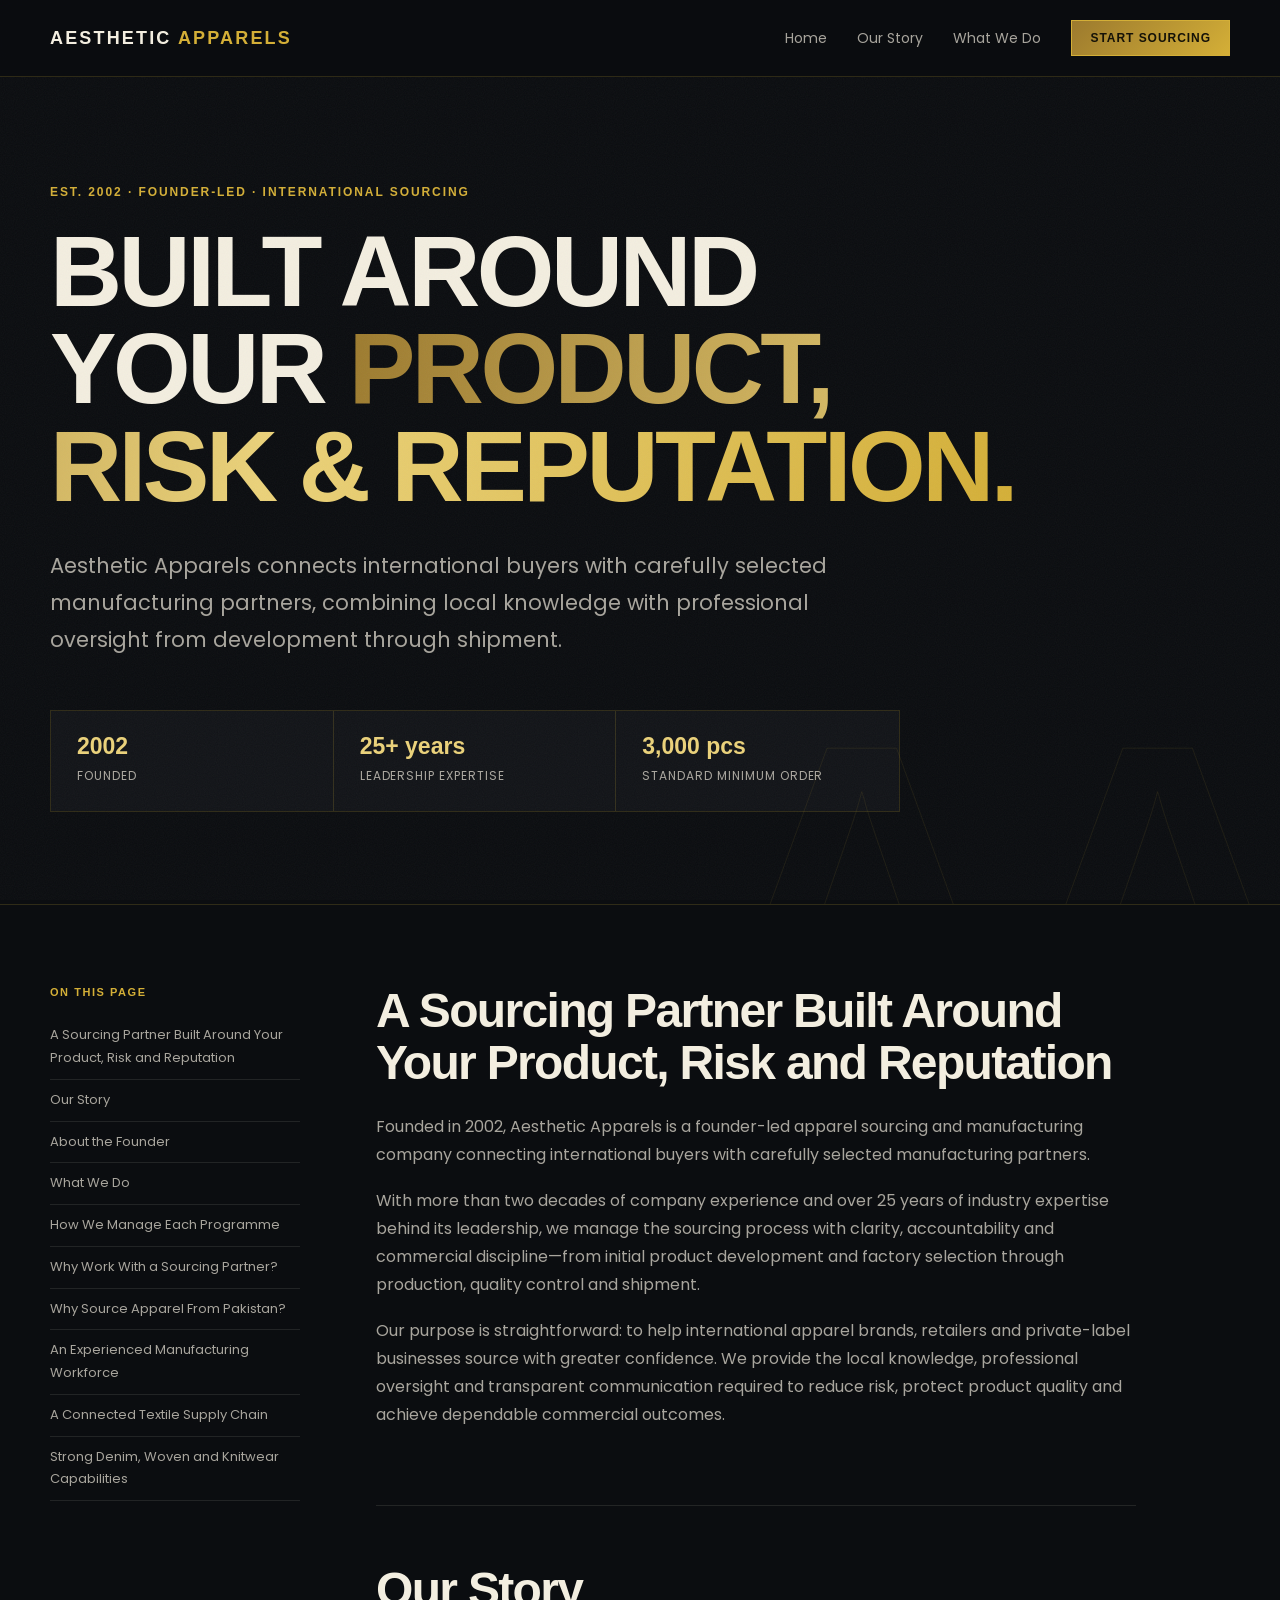
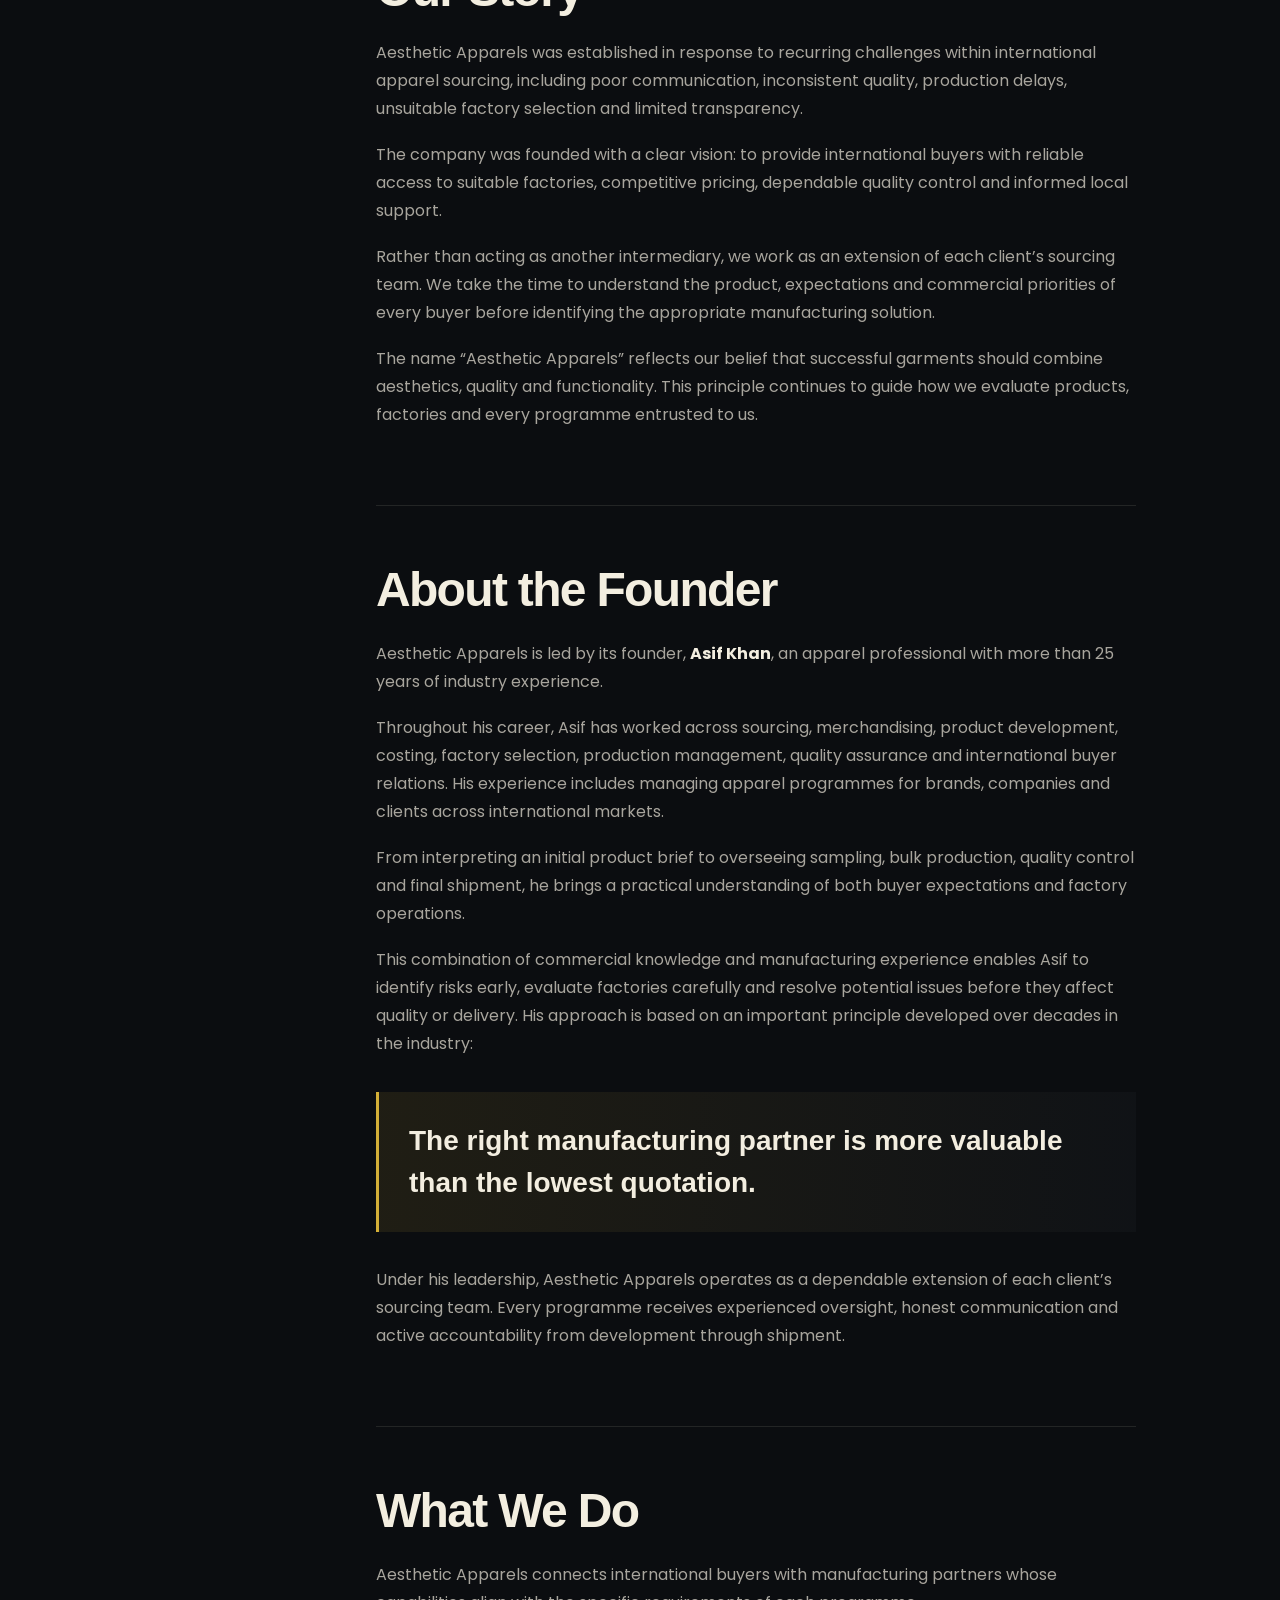
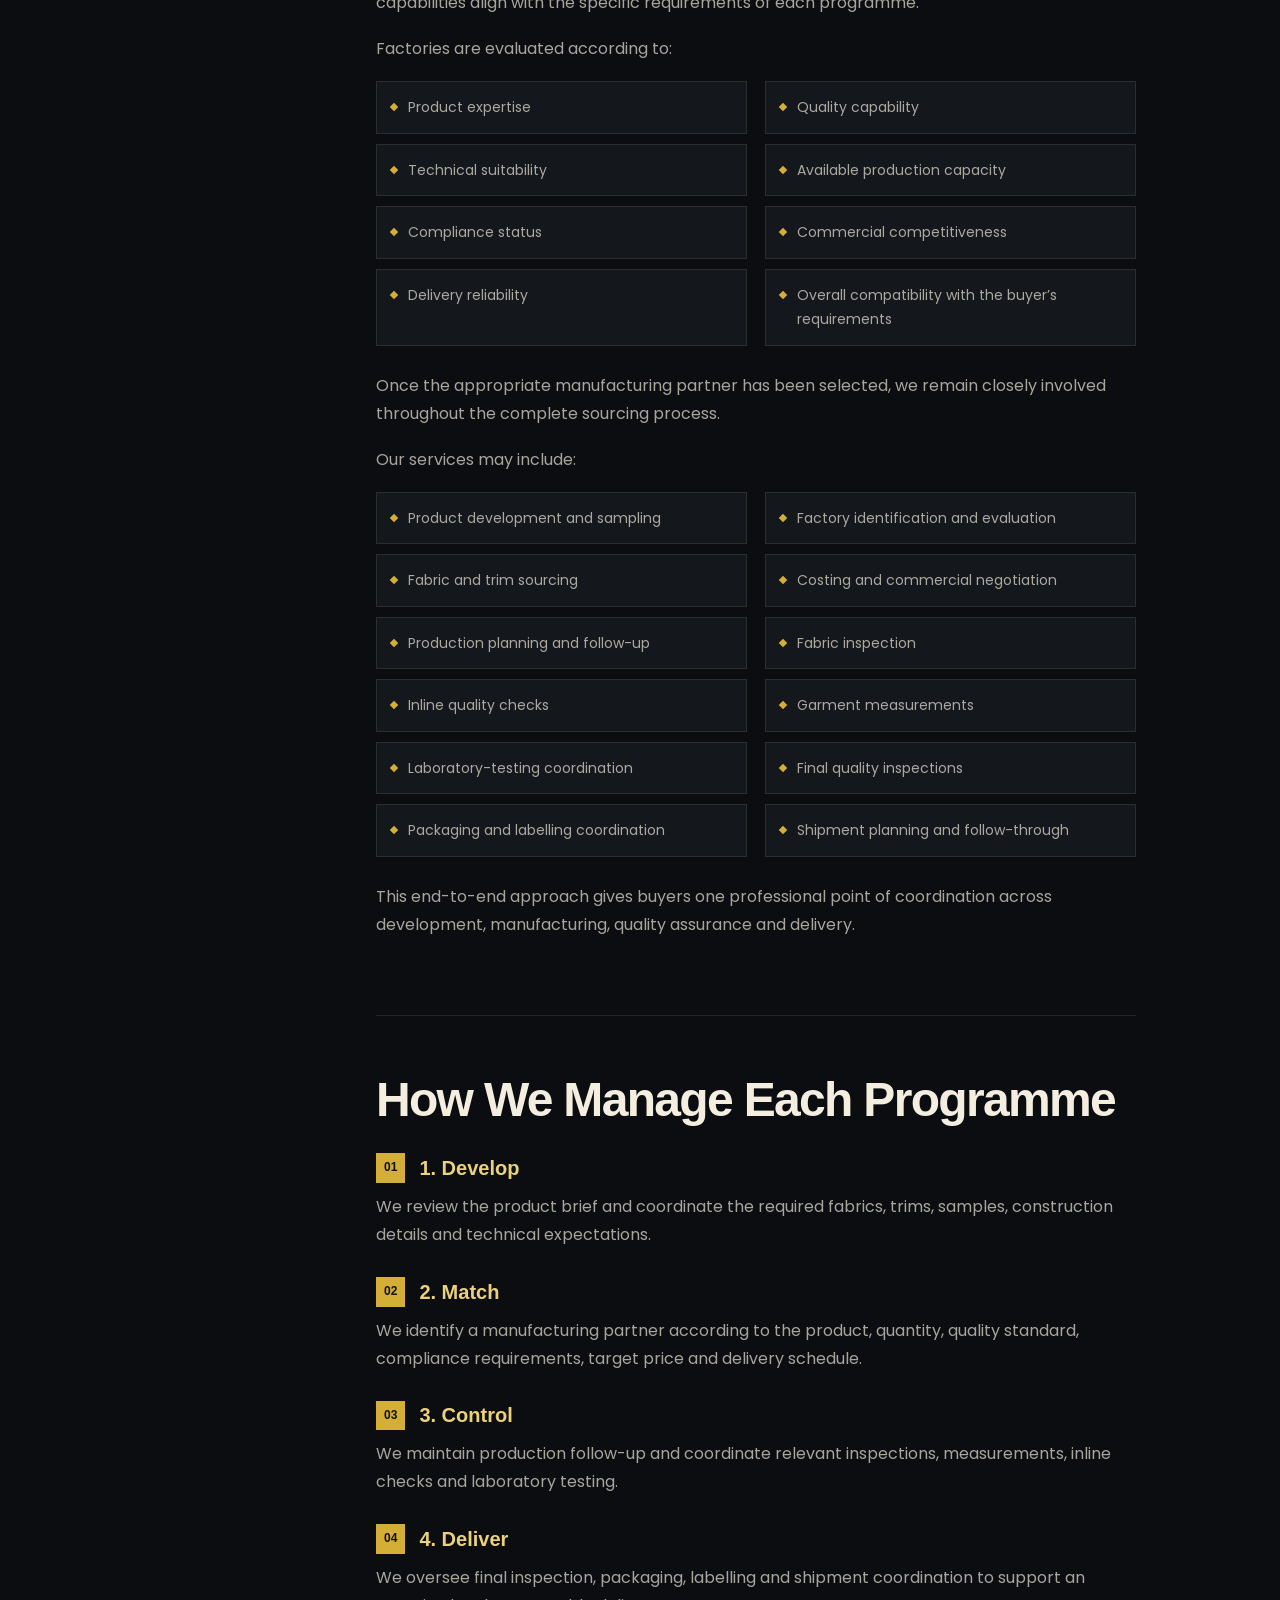
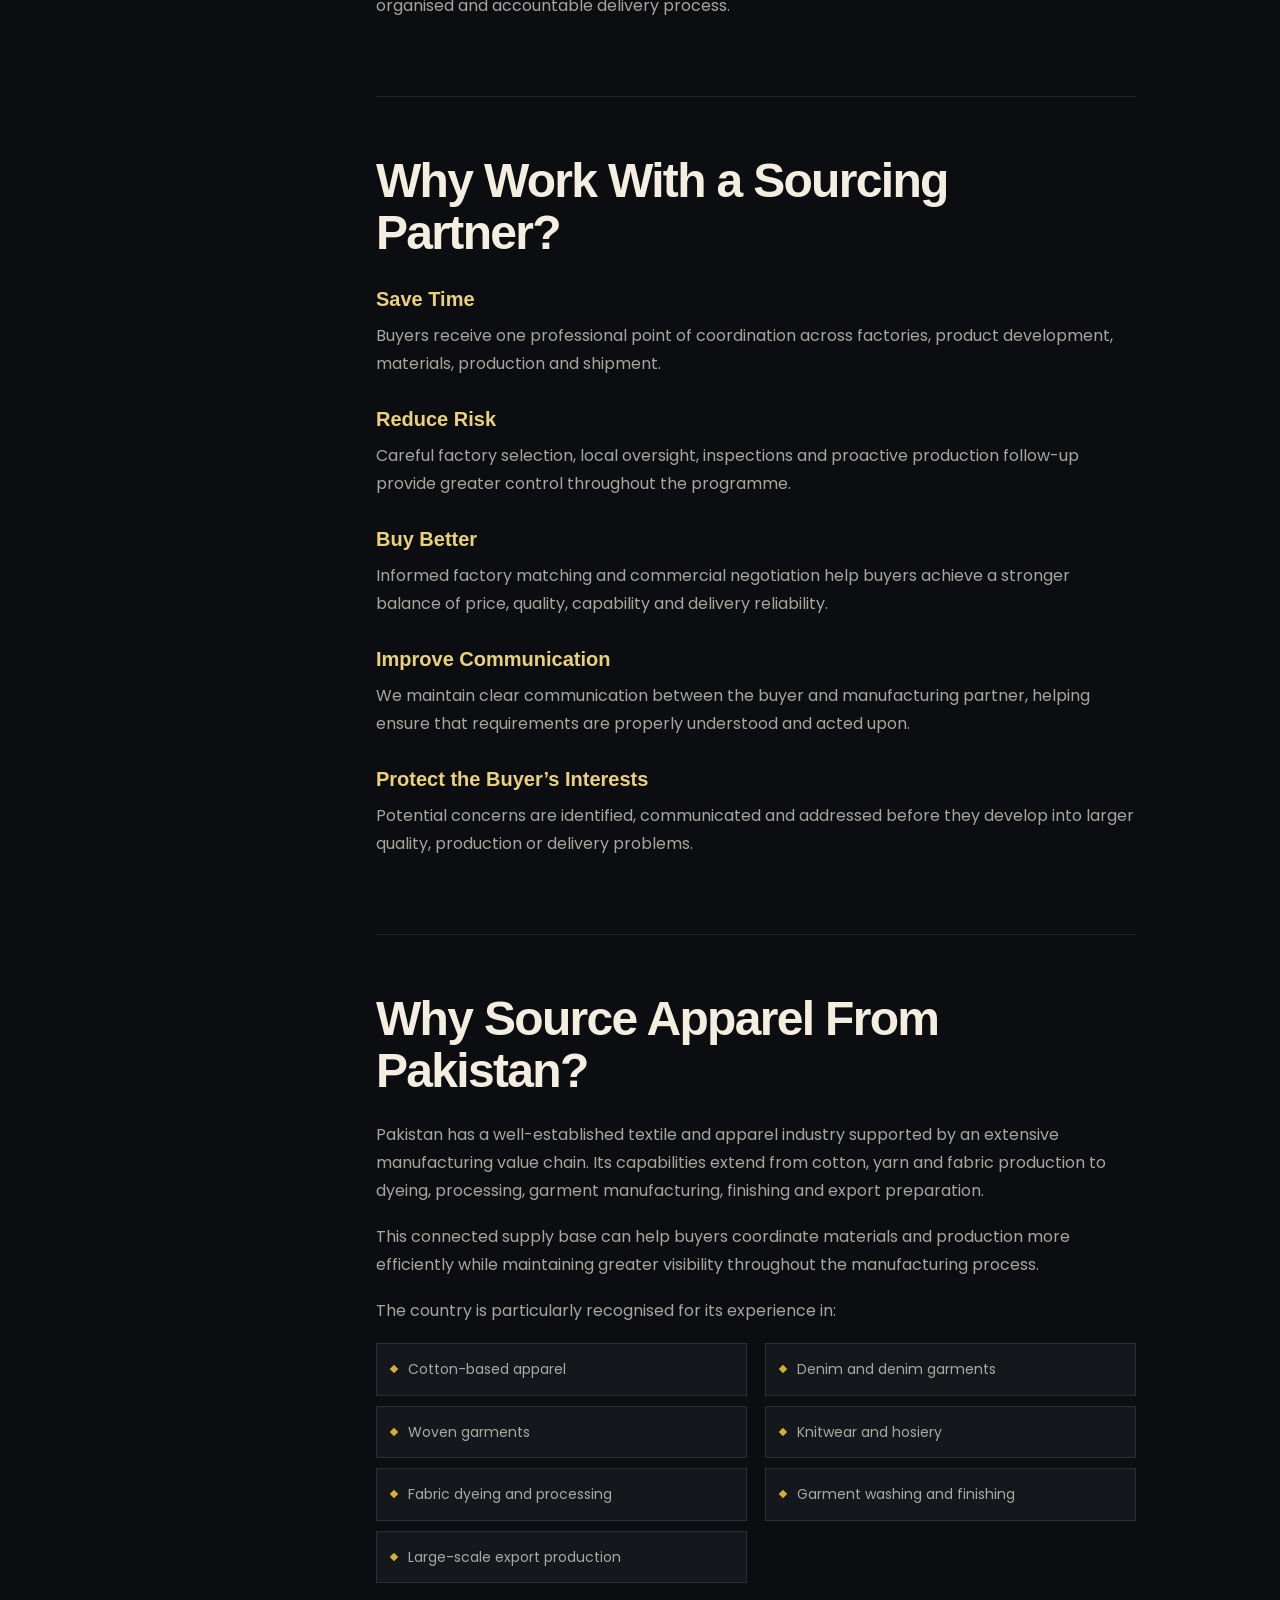
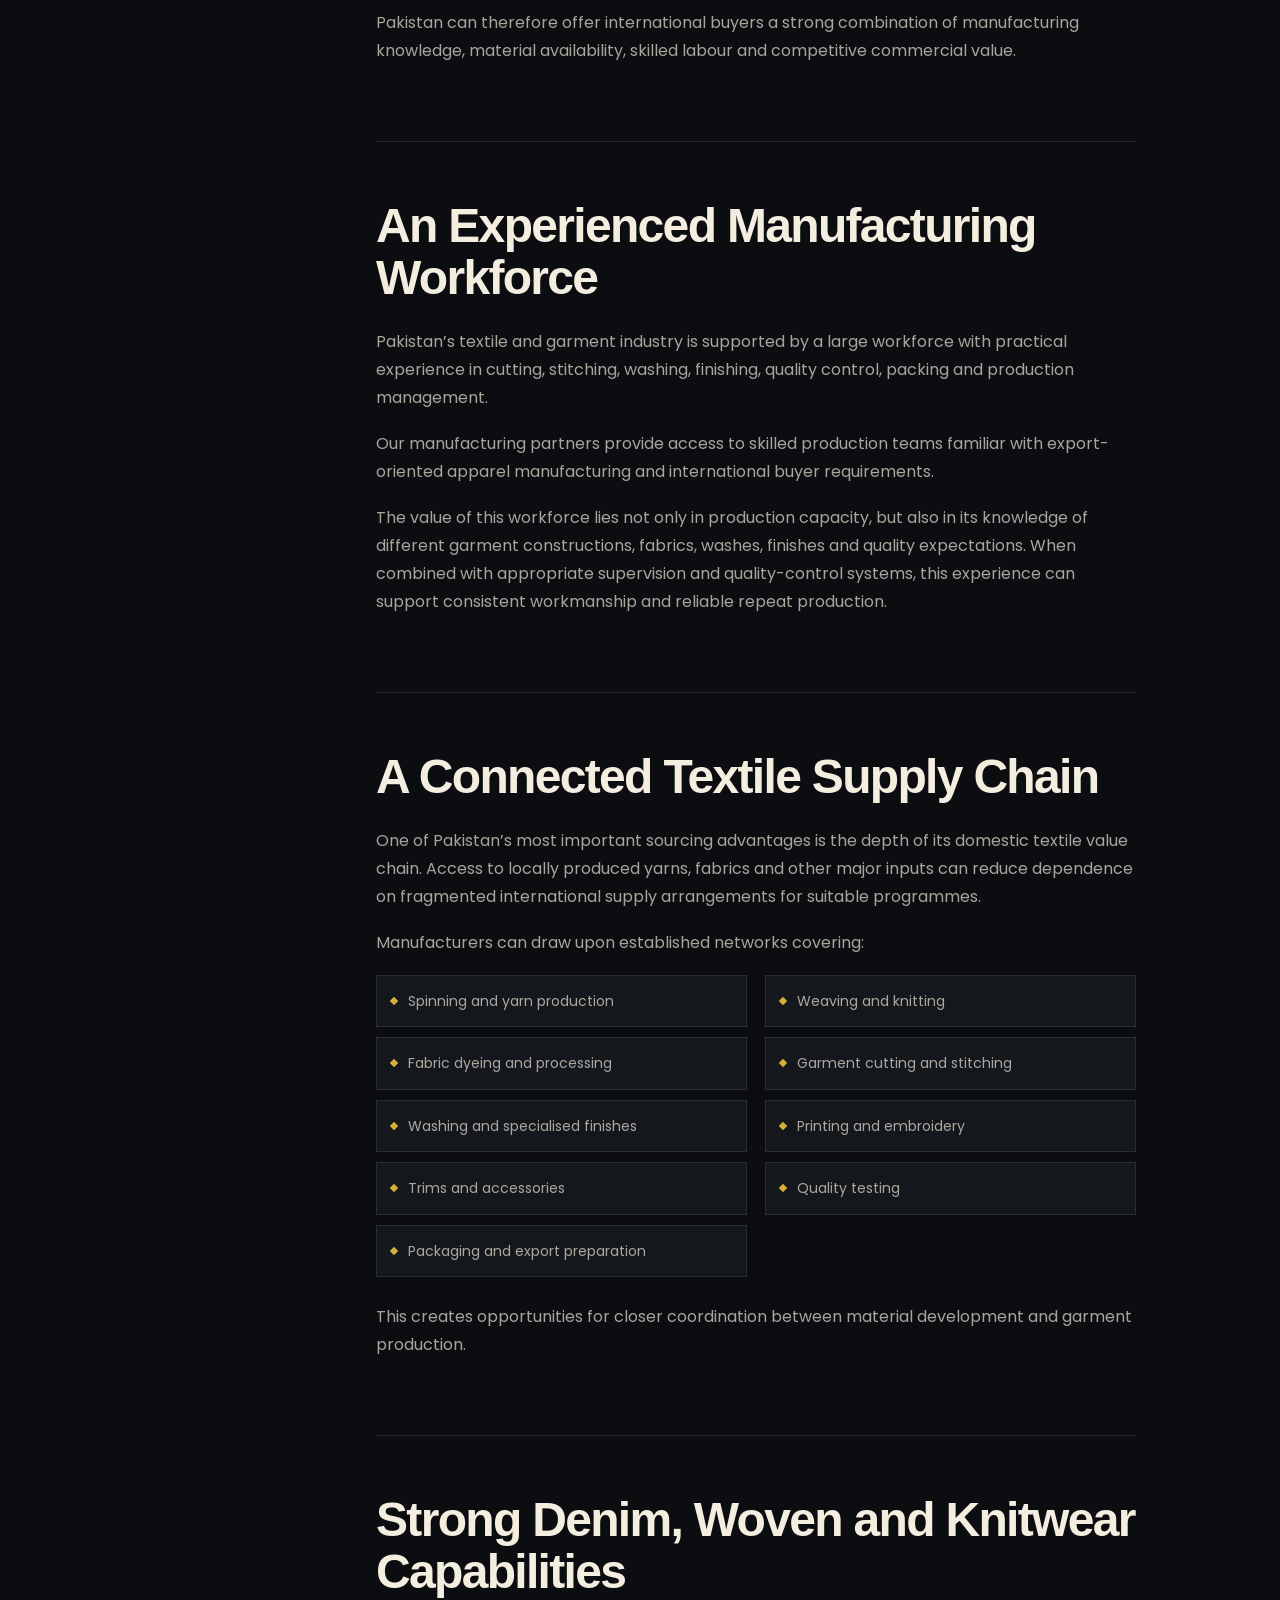
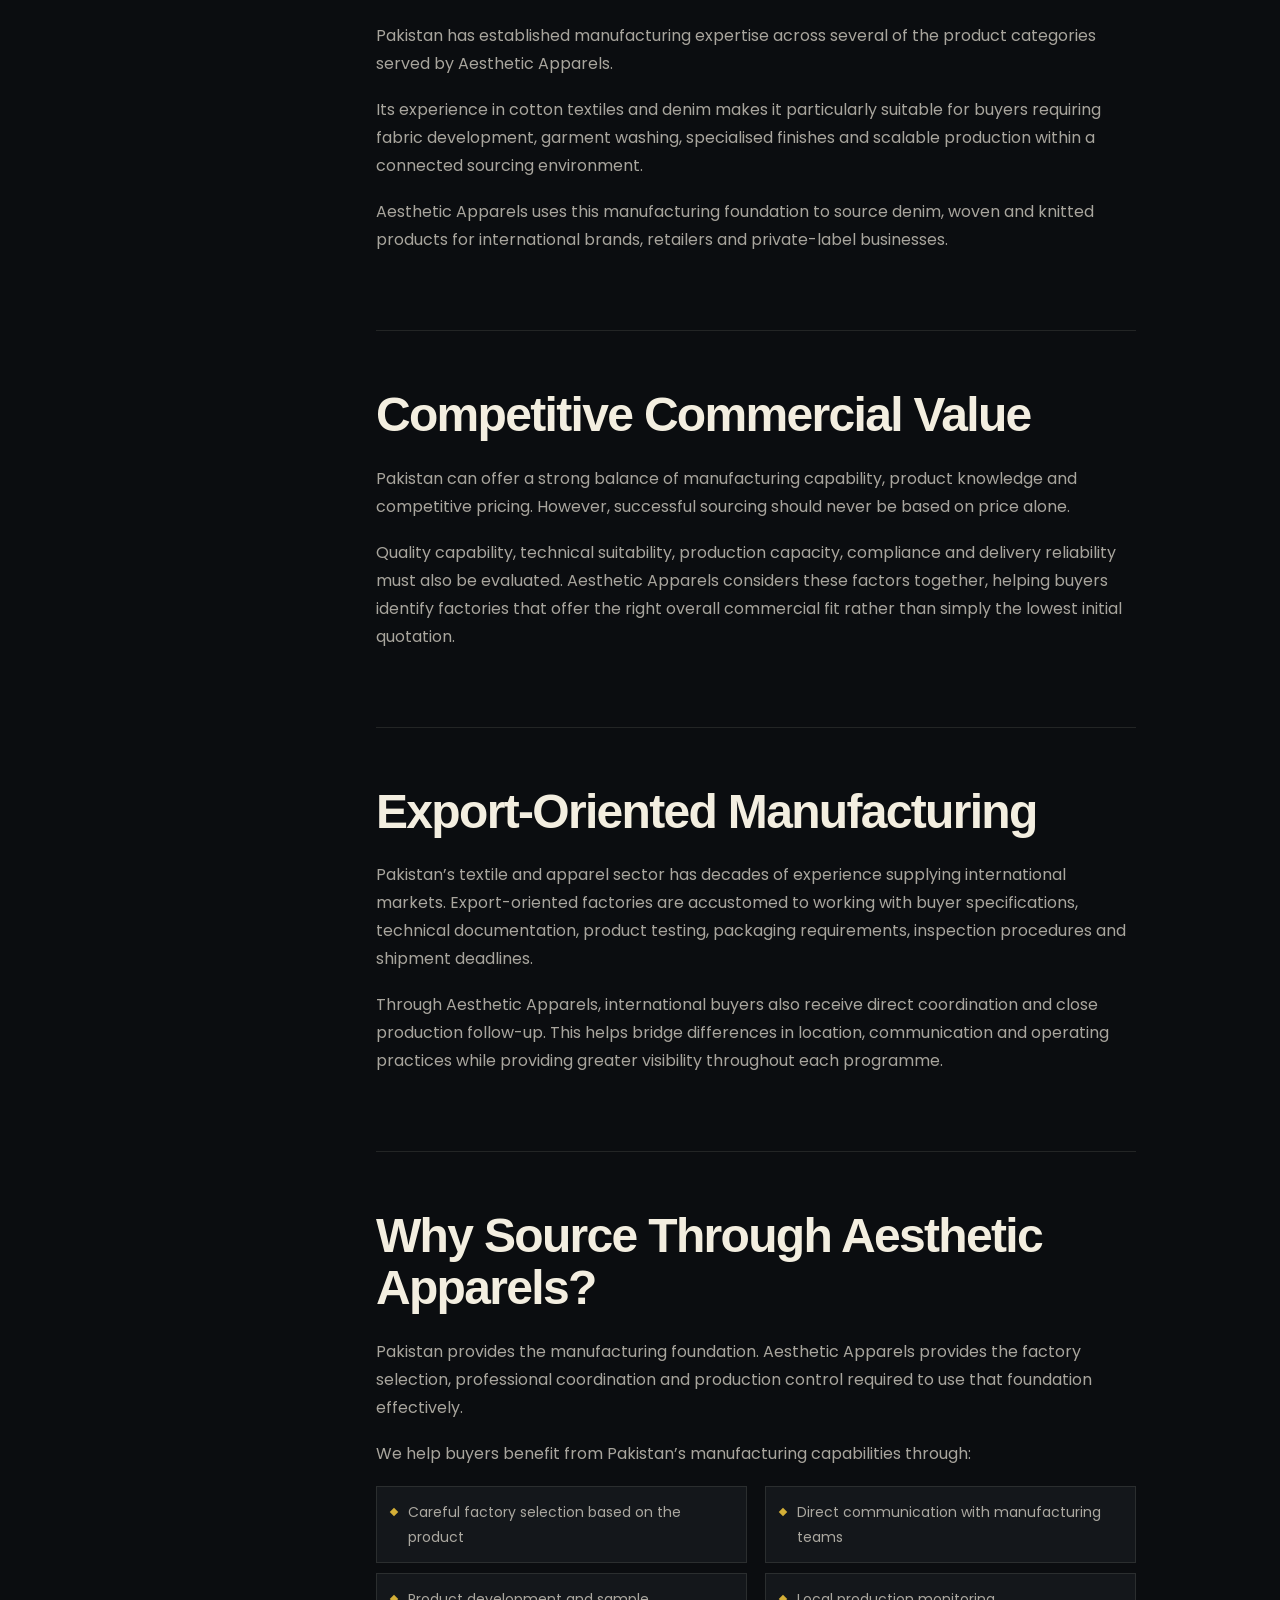
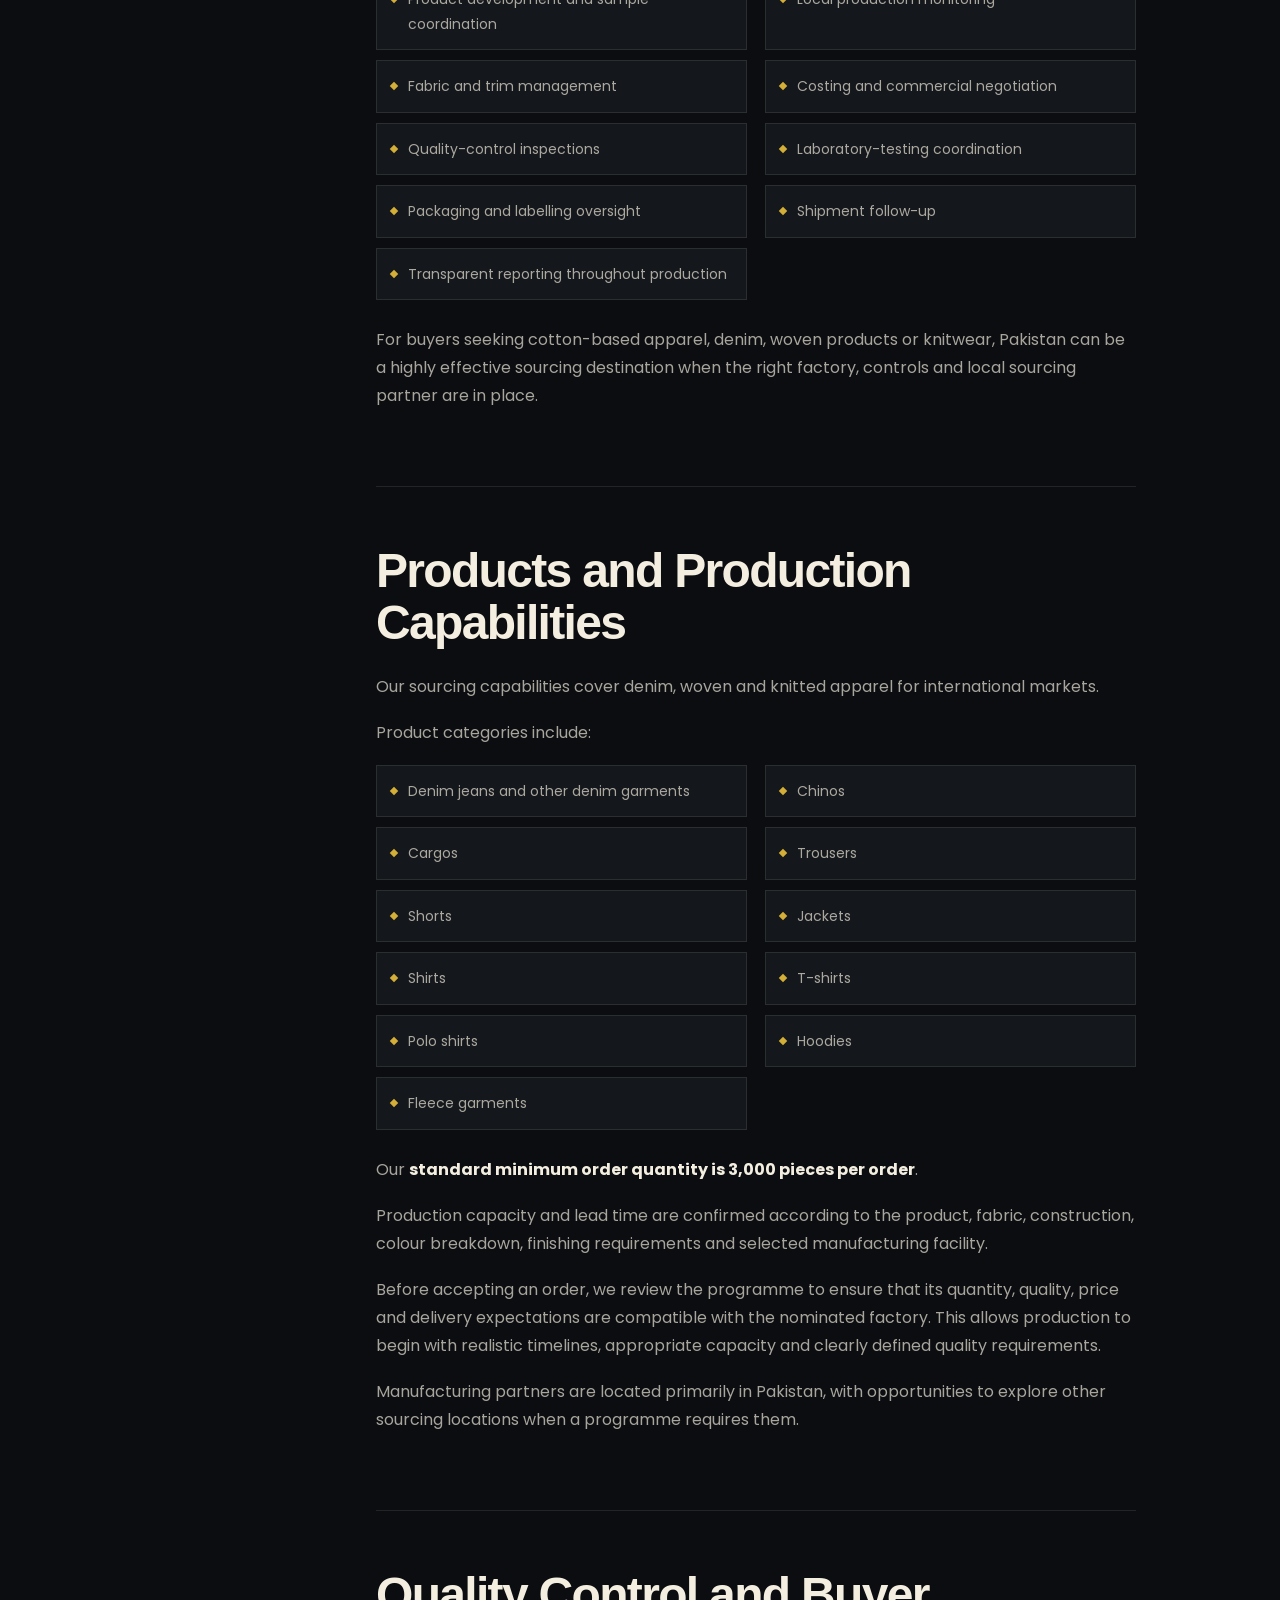
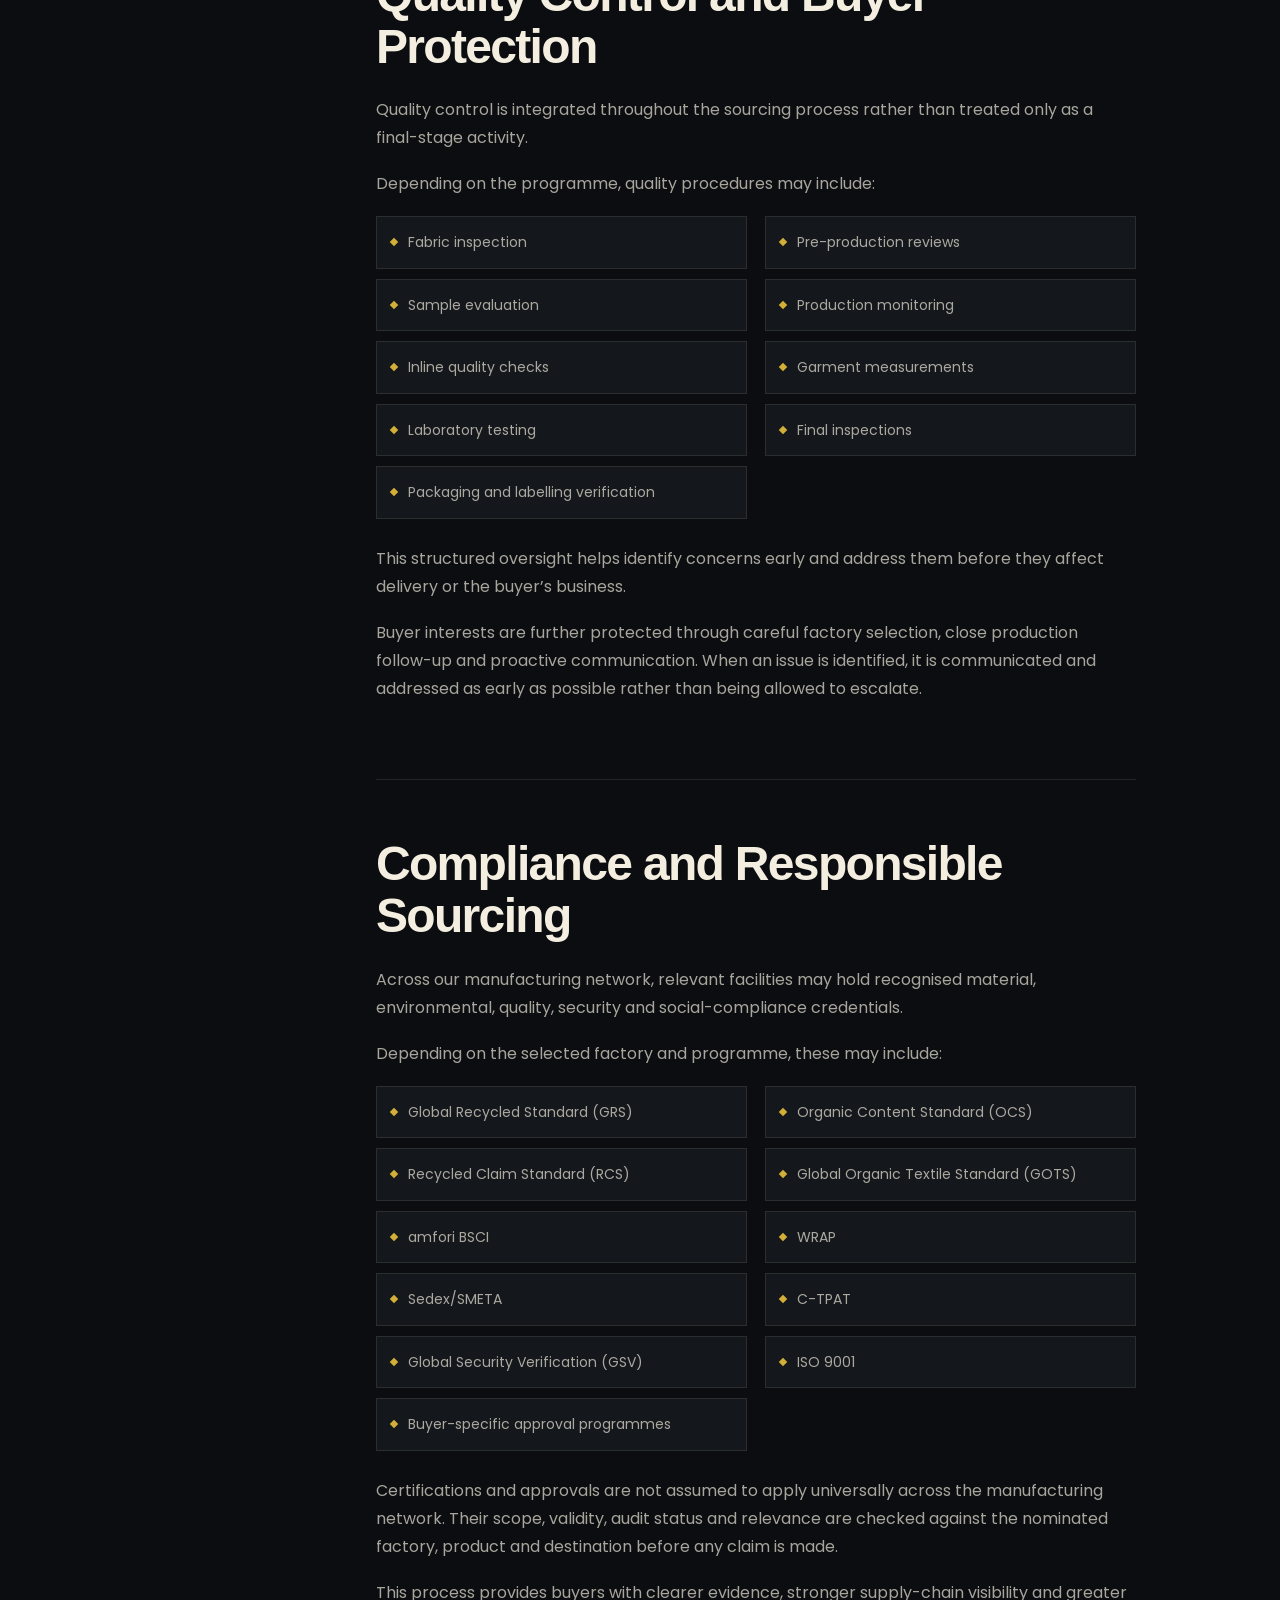
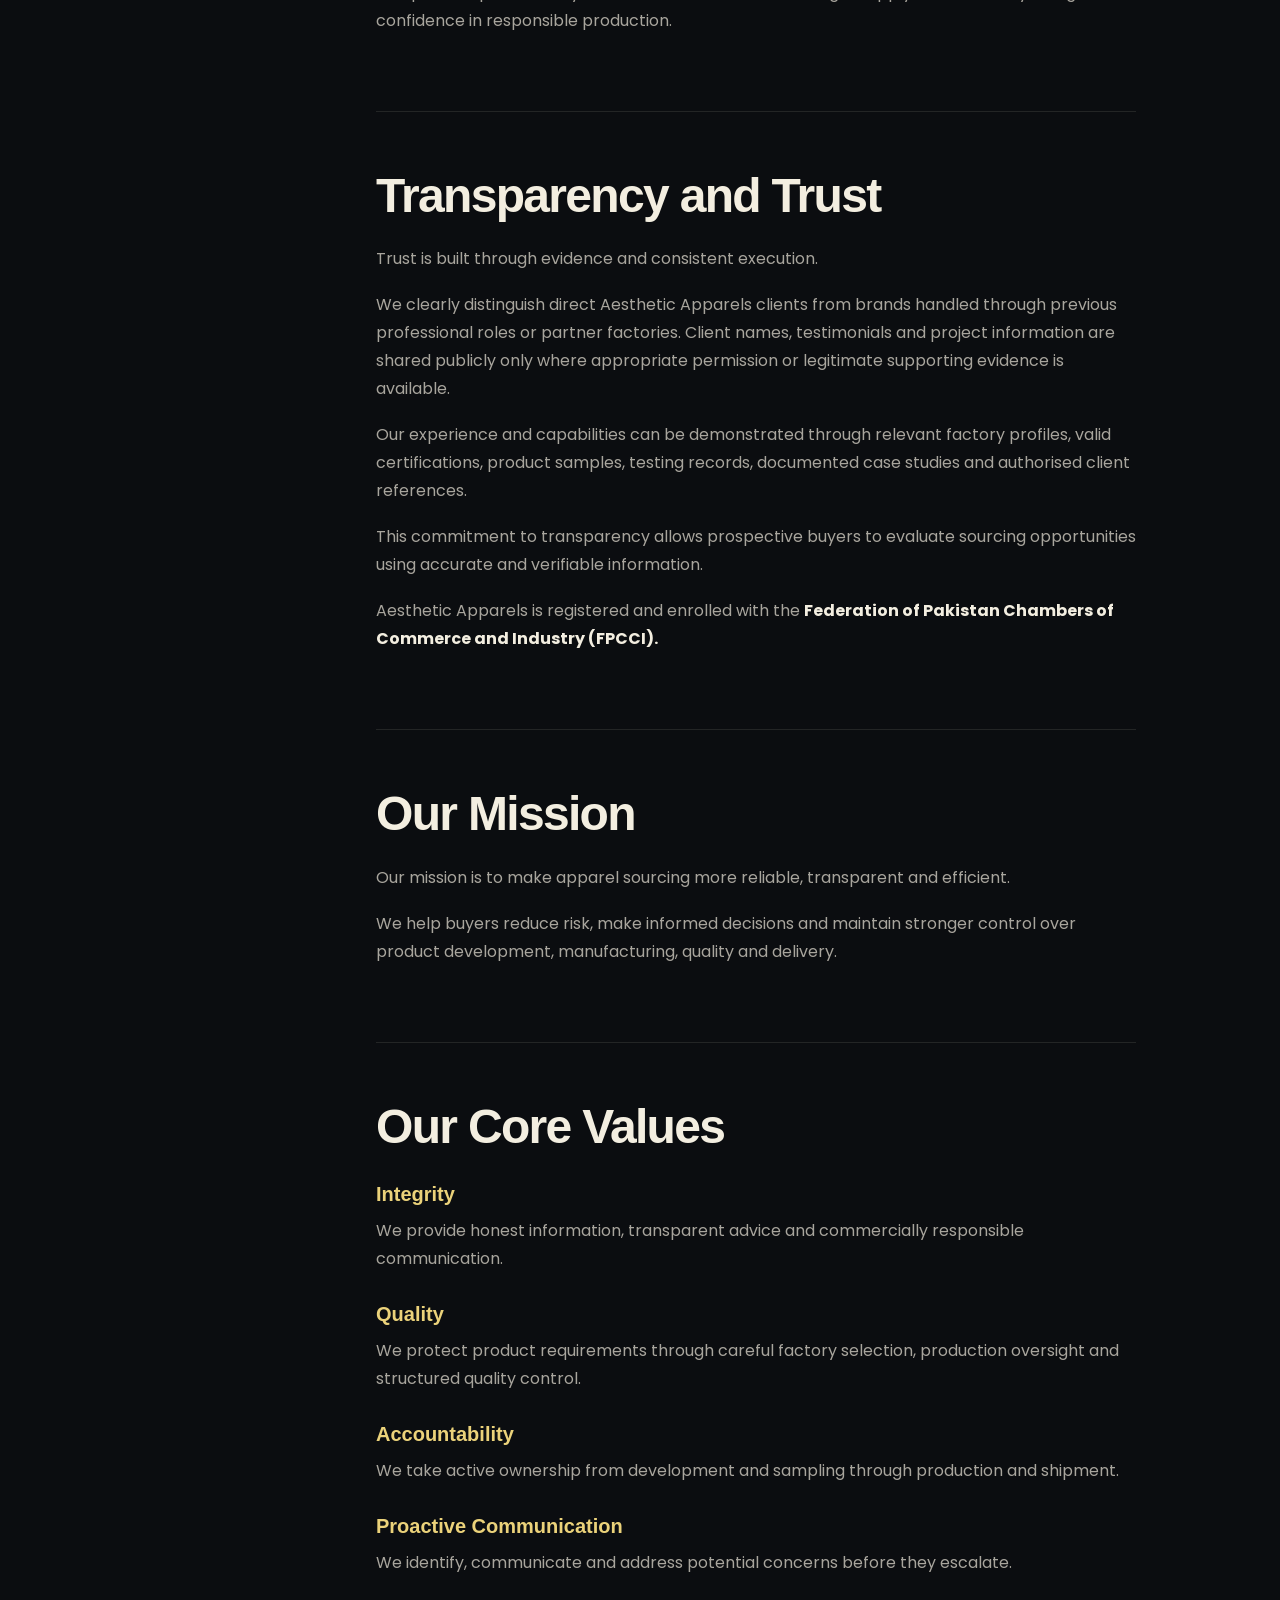
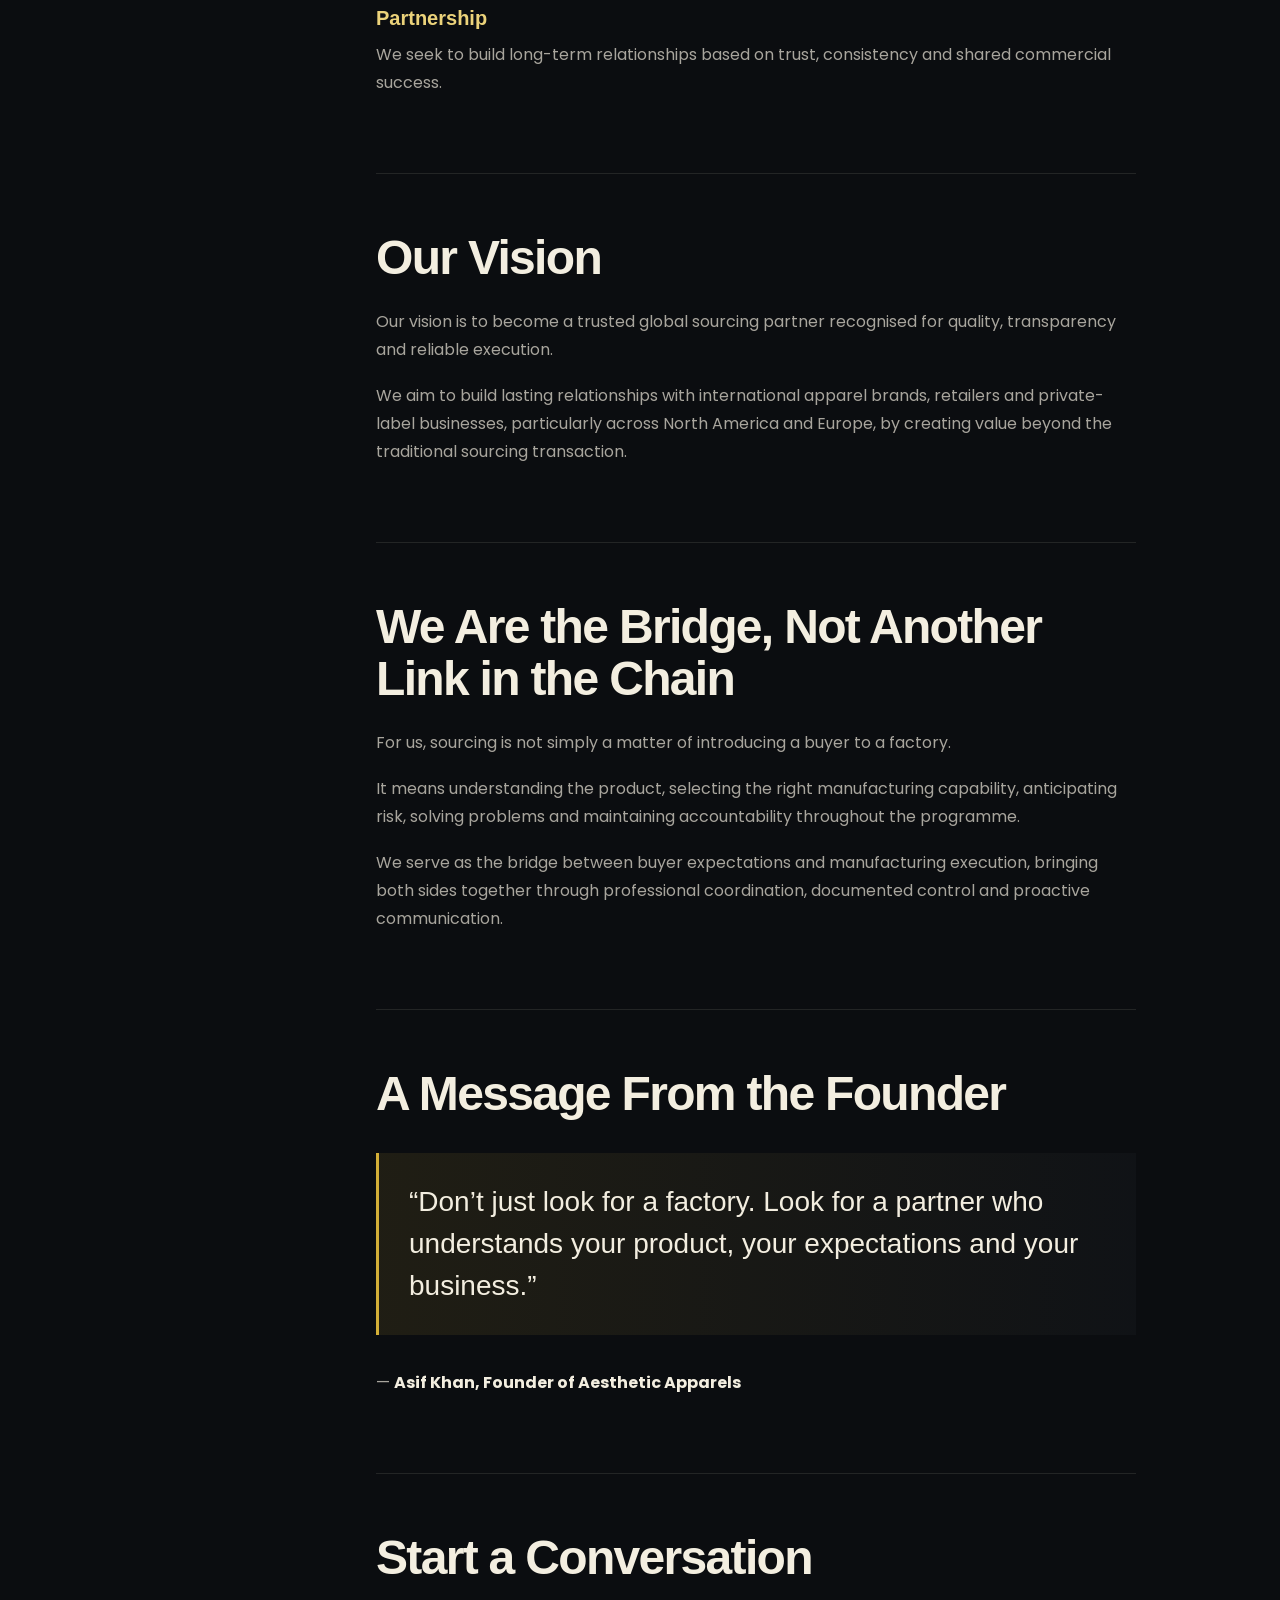
==== about.html @ e632b3a8 "Add About page and downloadable company profile" ====
<!DOCTYPE html>
<html lang="en">
<head>
  <meta charset="UTF-8">
  <meta name="viewport" content="width=device-width, initial-scale=1.0">
  <title>About Aesthetic Apparels — Sourcing Built on Accountability</title>
  <meta name="description" content="Learn about Aesthetic Apparels, our founder, sourcing process, manufacturing network, quality controls, values and vision.">
  <meta name="theme-color" content="#0B0D10">
  <link rel="preconnect" href="https://fonts.googleapis.com">
  <link rel="preconnect" href="https://api.fontshare.com">
  <link href="https://fonts.googleapis.com/css2?family=Poppins:wght@400;500;600&display=swap" rel="stylesheet">
  <link href="https://api.fontshare.com/v2/css?f[]=general-sans@400,500,600,700&display=swap" rel="stylesheet">
  <style>
    :root{--bg:#0b0d10;--panel:#14171b;--panel2:#191d22;--gold:#d4af37;--gold-light:#ebd27a;--gold-deep:#9c7a2e;--cream:#f3eee0;--dim:rgba(243,238,224,.68);--line:rgba(212,175,55,.18);--soft:rgba(243,238,224,.1)}
    *{box-sizing:border-box;margin:0;padding:0}html{scroll-behavior:smooth;scroll-padding-top:110px}body{background:var(--bg);color:var(--cream);font-family:'Poppins',sans-serif;line-height:1.75;-webkit-font-smoothing:antialiased}
    body:before{content:"";position:fixed;inset:0;pointer-events:none;opacity:.045;z-index:10;background-image:url("data:image/svg+xml,%3Csvg xmlns='http://www.w3.org/2000/svg' width='120' height='120'%3E%3Cfilter id='n'%3E%3CfeTurbulence type='fractalNoise' baseFrequency='.9' numOctaves='2' stitchTiles='stitch'/%3E%3C/filter%3E%3Crect width='100%25' height='100%25' filter='url(%23n)'/%3E%3C/svg%3E")}
    a{color:inherit}.wrap{width:min(1180px,calc(100% - 48px));margin:auto}.display,h1,h2{font-family:'General Sans',sans-serif;letter-spacing:-.035em}header{position:sticky;top:0;z-index:20;background:rgba(11,13,16,.9);backdrop-filter:blur(12px);border-bottom:1px solid var(--line)}
    .nav{min-height:76px;display:flex;align-items:center;justify-content:space-between;gap:24px}.brand{text-decoration:none;font:600 18px/1 'General Sans',sans-serif;letter-spacing:.12em;text-transform:uppercase}.brand span{color:var(--gold)}.nav-links{display:flex;align-items:center;gap:30px;font-size:14px}.nav-links a{text-decoration:none;color:var(--dim)}.nav-links a:hover{color:var(--cream)}.cta{padding:10px 18px;border:1px solid var(--gold);background:linear-gradient(135deg,var(--gold-deep),var(--gold));color:#151208!important;font:600 12px/1.2 'General Sans',sans-serif;text-transform:uppercase;letter-spacing:.08em}
    .hero{position:relative;overflow:hidden;padding:108px 0 92px;border-bottom:1px solid var(--line)}.hero:after{content:"AA";position:absolute;right:-2vw;bottom:-10vw;font:700 clamp(180px,32vw,500px)/.7 'General Sans',sans-serif;color:transparent;-webkit-text-stroke:1px rgba(212,175,55,.09);pointer-events:none}.eyebrow{color:var(--gold);font:600 12px/1.3 'General Sans',sans-serif;letter-spacing:.16em;text-transform:uppercase;margin-bottom:22px}.hero h1{font-size:clamp(48px,7.8vw,105px);line-height:.98;max-width:1000px;text-transform:uppercase}.gold{background:linear-gradient(100deg,var(--gold-deep),var(--gold-light) 48%,var(--gold));color:transparent;background-clip:text}.intro{max-width:790px;margin-top:32px;font-size:clamp(17px,2vw,21px);color:var(--dim)}.facts{display:grid;grid-template-columns:repeat(3,1fr);margin-top:52px;border:1px solid var(--line);max-width:850px}.fact{padding:22px 26px;background:rgba(20,23,27,.76);border-right:1px solid var(--line)}.fact:last-child{border:0}.fact strong{display:block;font:600 23px/1.2 'General Sans',sans-serif;color:var(--gold-light)}.fact span{font-size:12px;color:var(--dim);text-transform:uppercase;letter-spacing:.08em}
    .layout{display:grid;grid-template-columns:250px minmax(0,760px);gap:76px;align-items:start;padding:80px 0 110px}.toc{position:sticky;top:110px}.toc-label{font:600 11px/1.3 'General Sans',sans-serif;color:var(--gold);letter-spacing:.14em;text-transform:uppercase;margin-bottom:16px}.toc a{display:block;text-decoration:none;color:var(--dim);font-size:13px;padding:9px 0;border-bottom:1px solid var(--soft)}.toc a:hover{color:var(--cream)}article section{padding:0 0 58px;margin-bottom:58px;border-bottom:1px solid var(--soft)}article section:last-child{border-bottom:0}article h2{font-size:clamp(30px,4vw,48px);line-height:1.08;margin-bottom:24px}article h3{font:600 20px/1.3 'General Sans',sans-serif;margin:28px 0 10px;color:var(--gold-light)}article p{color:var(--dim);font-size:16px;margin:0 0 18px}article strong{color:var(--cream)}article ul{display:grid;grid-template-columns:repeat(2,minmax(0,1fr));gap:10px 18px;list-style:none;margin:18px 0 26px}article li{position:relative;padding:13px 14px 13px 31px;background:var(--panel);border:1px solid var(--soft);font-size:14px;color:var(--dim)}article li:before{content:"";position:absolute;left:14px;top:22px;width:6px;height:6px;background:var(--gold);transform:rotate(45deg)}
    blockquote{margin:34px 0;padding:28px 30px;border-left:3px solid var(--gold);background:linear-gradient(90deg,rgba(212,175,55,.1),rgba(20,23,27,.55));font:500 clamp(20px,3vw,28px)/1.5 'General Sans',sans-serif}blockquote p{font:inherit;color:var(--cream);margin:0}.steps{counter-reset:step}.steps h3{display:flex;gap:14px;align-items:center}.steps h3:before{counter-increment:step;content:"0" counter(step);font-size:12px;color:#12100a;background:var(--gold);padding:7px 8px}.final-cta{padding:70px 0;background:var(--panel);border-top:1px solid var(--line);text-align:center}.final-cta h2{font-size:clamp(34px,5vw,64px);line-height:1.05;max-width:850px;margin:0 auto 22px}.final-cta p{color:var(--dim);max-width:720px;margin:0 auto 30px}.actions{display:flex;justify-content:center;gap:12px;flex-wrap:wrap}.button{padding:14px 22px;text-decoration:none;font:600 12px/1.2 'General Sans',sans-serif;text-transform:uppercase;letter-spacing:.08em;border:1px solid var(--gold);background:var(--gold);color:#151208}.button.secondary{background:transparent;color:var(--cream);border-color:var(--soft)}footer{background:#000;border-top:1px solid var(--line);padding:30px 0;color:rgba(243,238,224,.45);font-size:12px}.footer-inner{display:flex;justify-content:space-between;gap:20px}
    .loading{padding:100px 0;color:var(--dim)}
    @media(max-width:850px){.nav-links a:not(.cta){display:none}.layout{grid-template-columns:1fr;padding-top:50px}.toc{display:none}.facts{grid-template-columns:1fr}.fact{border-right:0;border-bottom:1px solid var(--line)}article ul{grid-template-columns:1fr}.hero{padding:76px 0 68px}}
    @media(max-width:520px){.wrap{width:min(100% - 30px,1180px)}.brand{font-size:14px}.nav{min-height:68px}.hero h1{font-size:42px}.footer-inner{display:block}.footer-inner span{display:block;margin-top:6px}}
    @media(prefers-reduced-motion:reduce){html{scroll-behavior:auto}}
  </style>
</head>
<body>
  <header><div class="wrap nav"><a class="brand" href="index.html">Aesthetic <span>Apparels</span></a><nav class="nav-links" aria-label="Primary"><a href="index.html">Home</a><a href="#our-story">Our Story</a><a href="#what-we-do">What We Do</a><a href="index.html#contact" class="cta">Start Sourcing</a></nav></div></header>
  <main>
    <section class="hero"><div class="wrap"><div class="eyebrow">Est. 2002 · Founder-led · International sourcing</div><h1>Built around your <span class="gold">product, risk &amp; reputation.</span></h1><p class="intro">Aesthetic Apparels connects international buyers with carefully selected manufacturing partners, combining local knowledge with professional oversight from development through shipment.</p><div class="facts"><div class="fact"><strong>2002</strong><span>Founded</span></div><div class="fact"><strong>25+ years</strong><span>Leadership expertise</span></div><div class="fact"><strong>3,000 pcs</strong><span>Standard minimum order</span></div></div></div></section>
    <div class="wrap layout"><aside class="toc" aria-label="About page sections"><div class="toc-label">On this page</div><div id="toc-links"></div></aside><article id="about-content"><p class="loading">Loading our story…</p></article></div>
    <section class="final-cta"><div class="wrap"><div class="eyebrow">Start a conversation</div><h2>Ready to source with greater confidence?</h2><p>Whether you are developing a new collection, expanding your supplier base or seeking stronger oversight of an existing programme, we are ready to support your requirements.</p><div class="actions"><a class="button" href="index.html#contact">Discuss Your Requirements</a><a class="button secondary" href="Aesthetic_Apparels_Company_Profile.pdf" download="Aesthetic_Apparels_Company_Profile.pdf">Download Our Company Profile</a></div></div></section>
  </main>
  <footer><div class="wrap footer-inner"><span>© 2026 Aesthetic Apparels. All rights reserved.</span><span>We are the bridge, not another link in the chain.</span></div></footer>
  <script>
    const slug=s=>s.toLowerCase().replace(/&amp;|&/g,'and').replace(/[^a-z0-9]+/g,'-').replace(/^-|-$/g,'');
    const inline=s=>s.replace(/&/g,'&amp;').replace(/</g,'&lt;').replace(/>/g,'&gt;').replace(/\[Download Our Company Profile\]\(Aesthetic_Apparels_Company_Profile\.pdf\)/g,'<a href="Aesthetic_Apparels_Company_Profile.pdf" download="Aesthetic_Apparels_Company_Profile.pdf">Download Our Company Profile</a>').replace(/\*\*(.+?)\*\*/g,'<strong>$1</strong>').replace(/“([^”]+)”/g,'“$1”');
    function renderMarkdown(md){const lines=md.replace(/\r/g,'').split('\n');let html='',para=[],inList=false,inSection=false;const flush=()=>{if(para.length){html+='<p>'+inline(para.join(' '))+'</p>';para=[]}};for(const raw of lines){const line=raw.trim();if(!line){flush();if(inList){html+='</ul>';inList=false}continue}if(line.startsWith('# '))continue;if(line.startsWith('## ')){flush();if(inList){html+='</ul>';inList=false}if(inSection)html+='</section>';const t=line.slice(3);html+=`<section id="${slug(t)}"><h2>${inline(t)}</h2>`;inSection=true;continue}if(line.startsWith('### ')){flush();if(inList){html+='</ul>';inList=false}html+=`<h3>${inline(line.slice(4))}</h3>`;continue}if(line.startsWith('- ')){flush();if(!inList){html+='<ul>';inList=true}html+='<li>'+inline(line.slice(2))+'</li>';continue}if(line.startsWith('“')||line.startsWith('**The right')){flush();html+='<blockquote><p>'+inline(line)+'</p></blockquote>';continue}para.push(line)}flush();if(inList)html+='</ul>';if(inSection)html+='</section>';return html}
    fetch('about-content.txt').then(r=>{if(!r.ok)throw Error();return r.text()}).then(md=>{const article=document.getElementById('about-content');article.innerHTML=renderMarkdown(md);const sections=[...article.querySelectorAll('section')];sections.forEach((s,i)=>{if(i&&s.previousElementSibling?.tagName==='SECTION'&&!s.previousElementSibling.innerHTML.trim())s.previousElementSibling.remove()});document.querySelectorAll('h2').forEach(h=>{if(h.textContent==='How We Manage Each Programme')h.parentElement.classList.add('steps')});document.getElementById('toc-links').innerHTML=[...article.querySelectorAll('section')].filter((_,i)=>i<10).map(s=>`<a href="#${s.id}">${s.querySelector('h2')?.textContent||''}</a>`).join('')}).catch(()=>{document.getElementById('about-content').innerHTML='<section><h2>About Aesthetic Apparels</h2><p>Our full company profile could not be loaded. Please return to the home page or contact us directly.</p></section>'});
  </script>
</body>
</html>
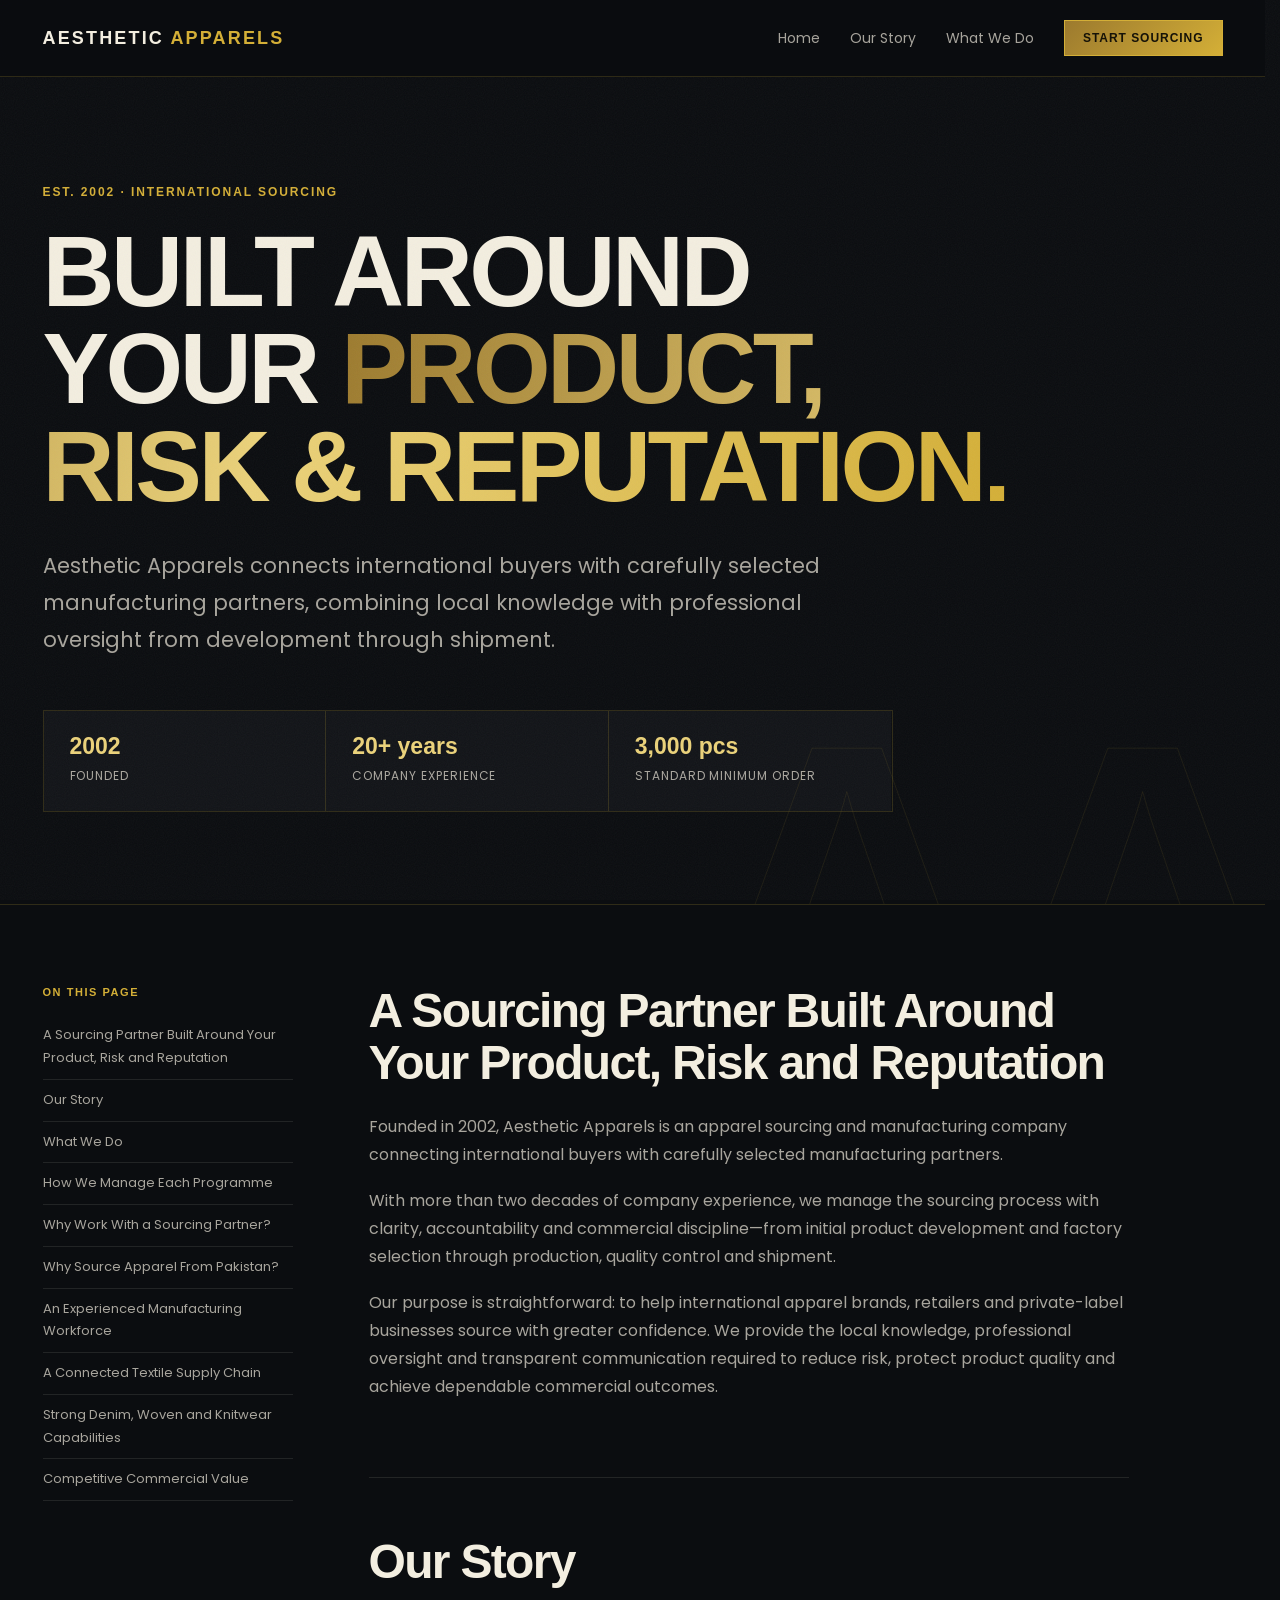
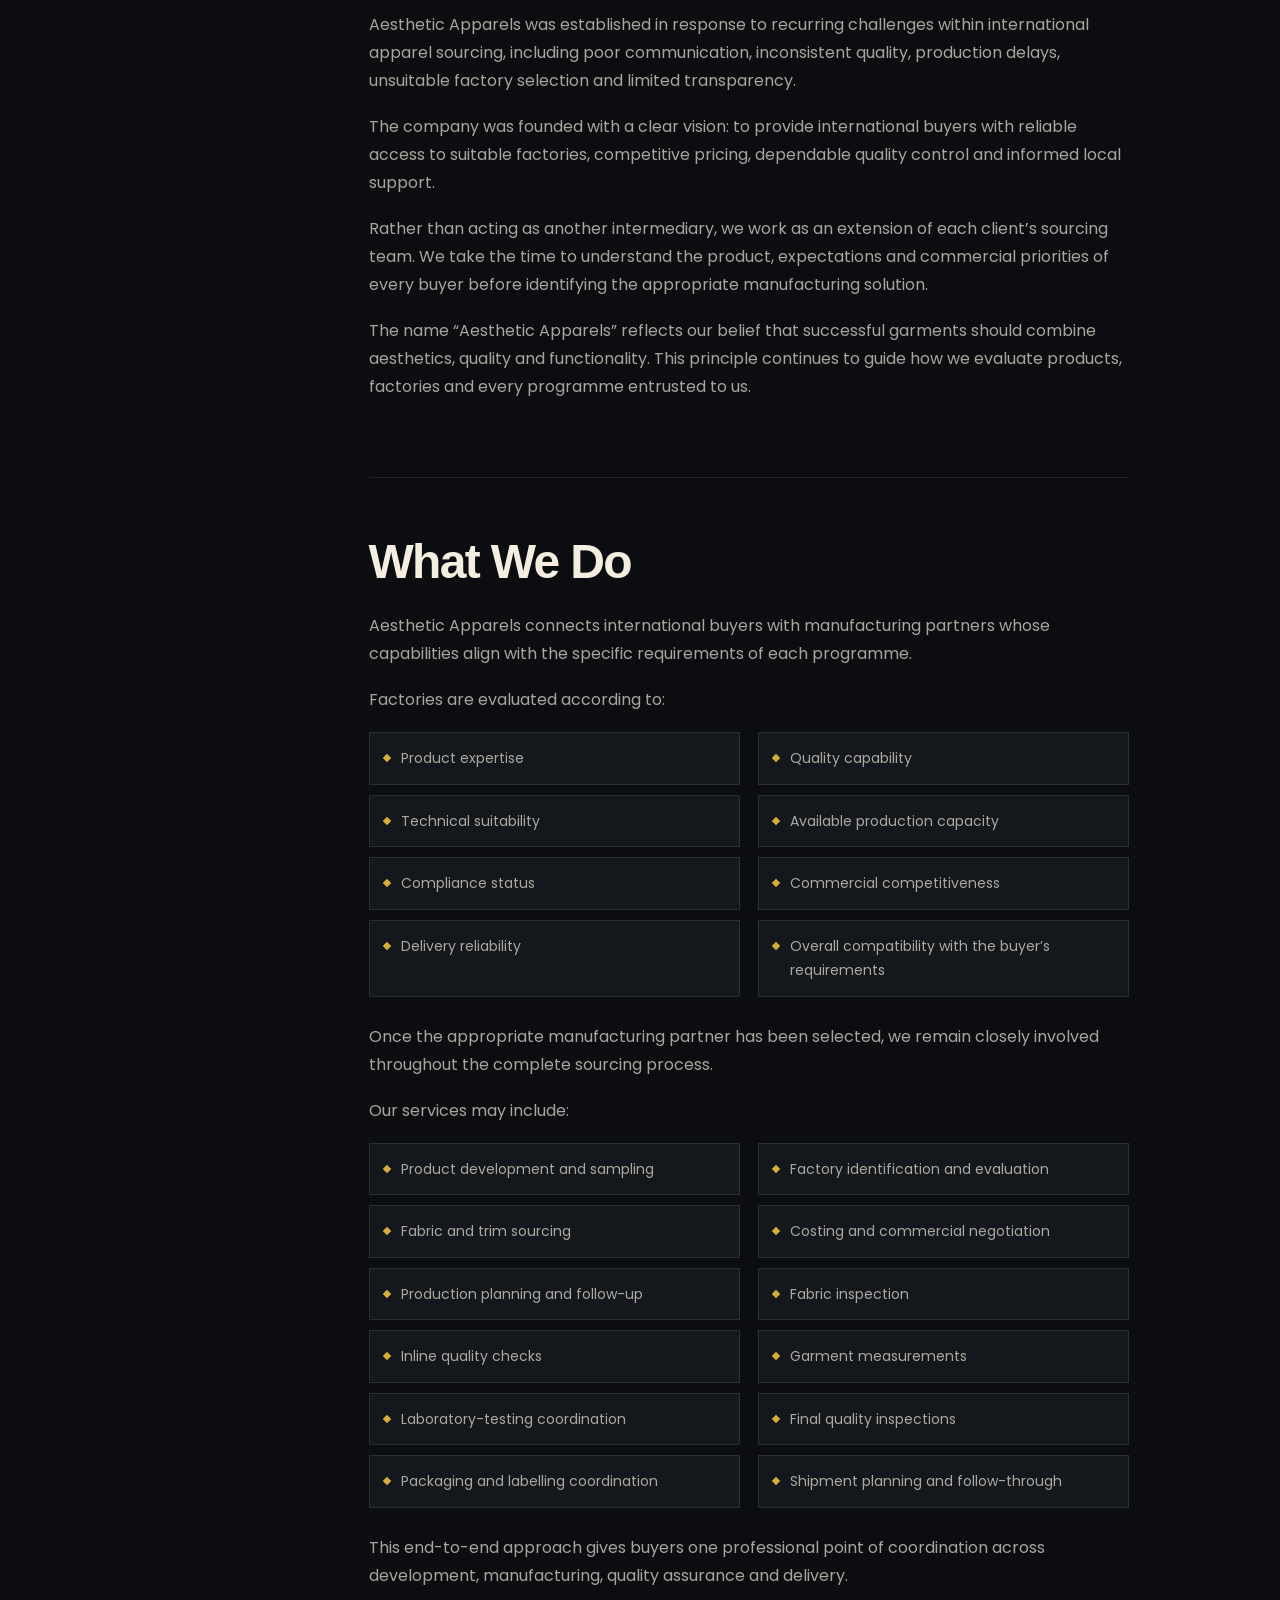
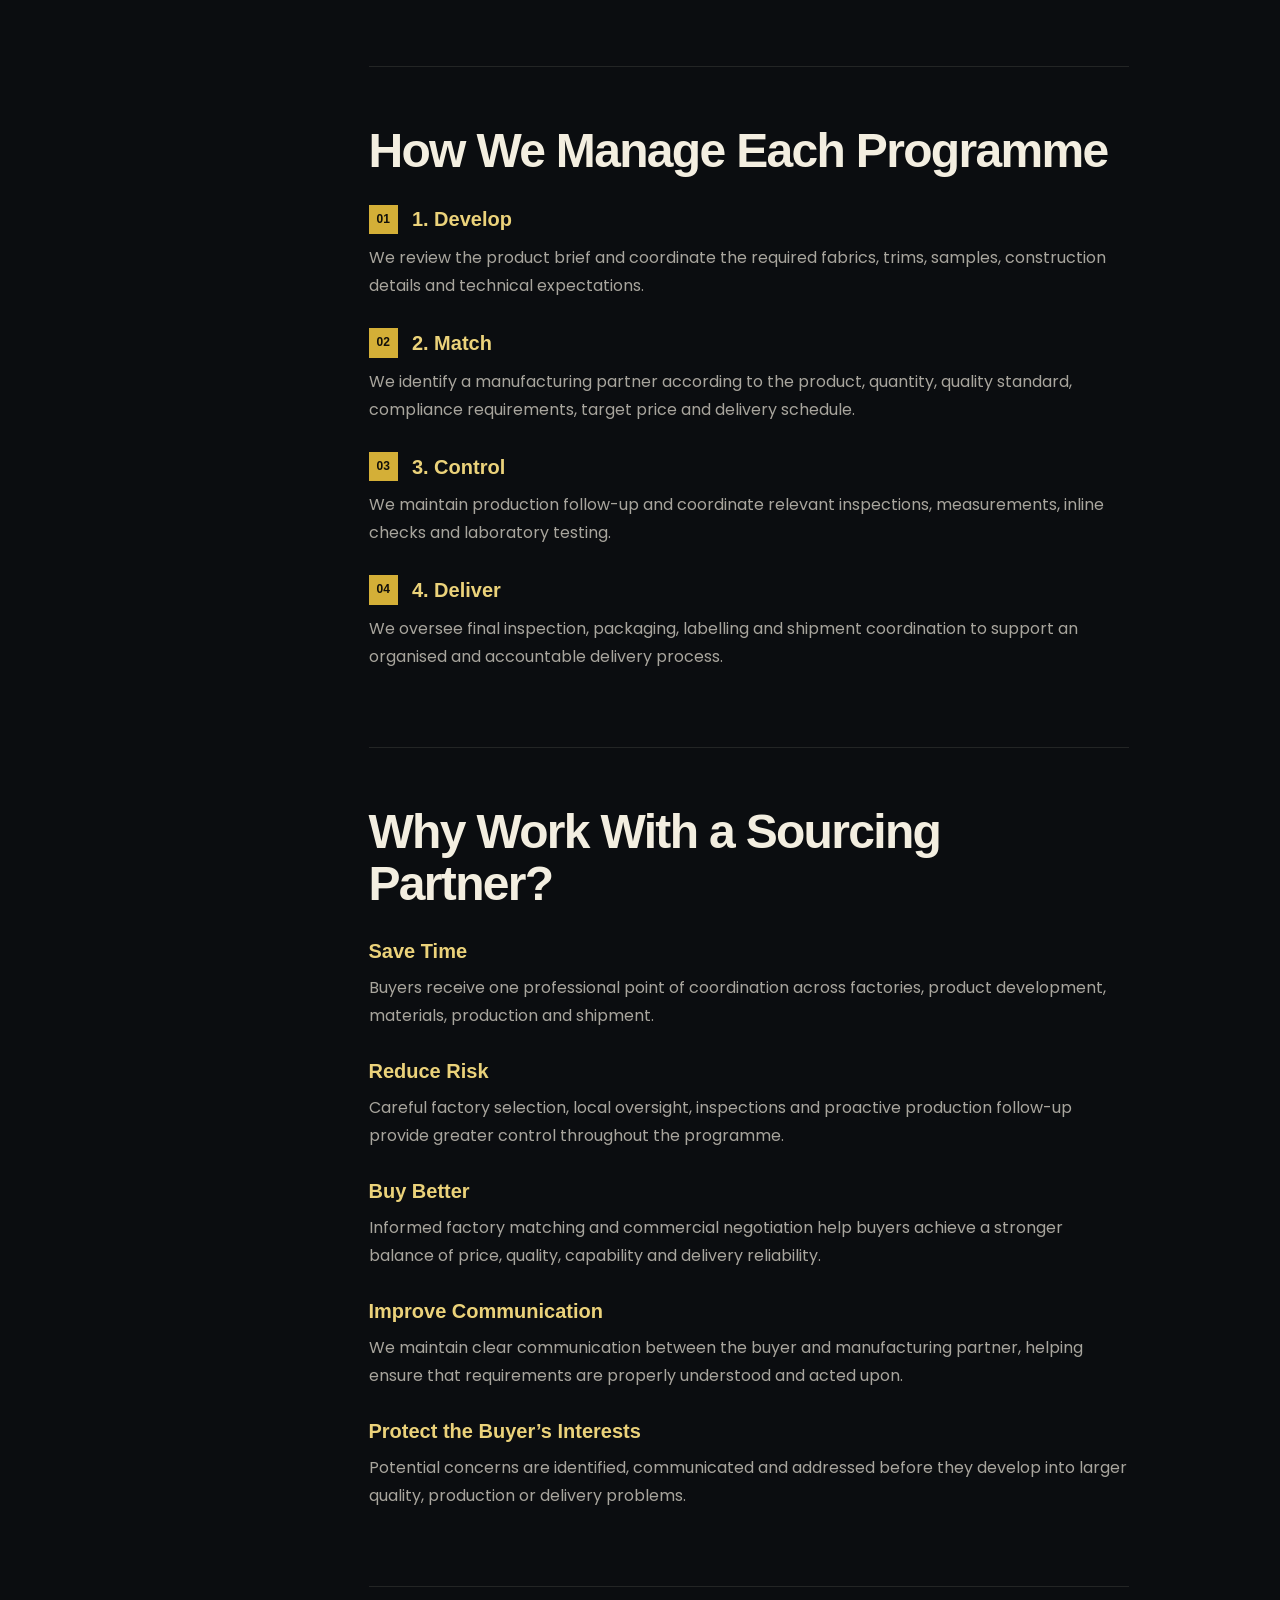
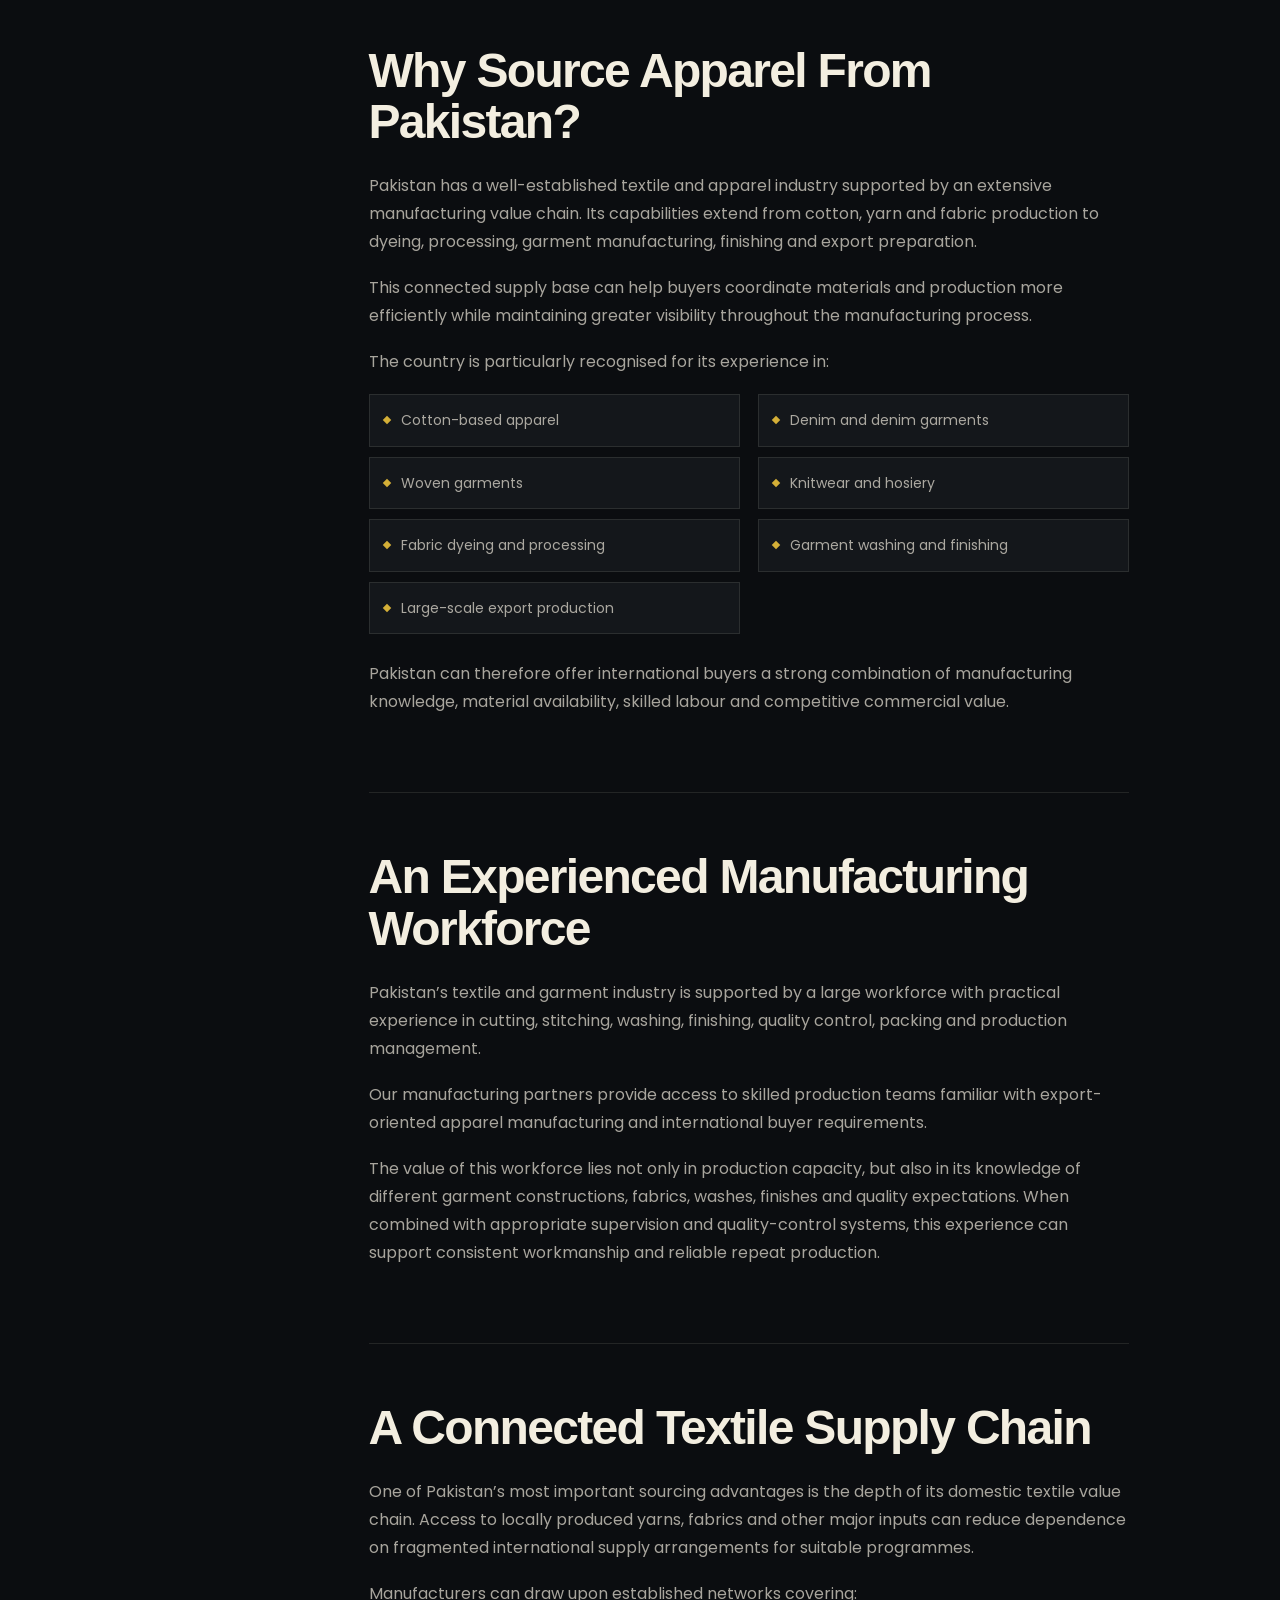
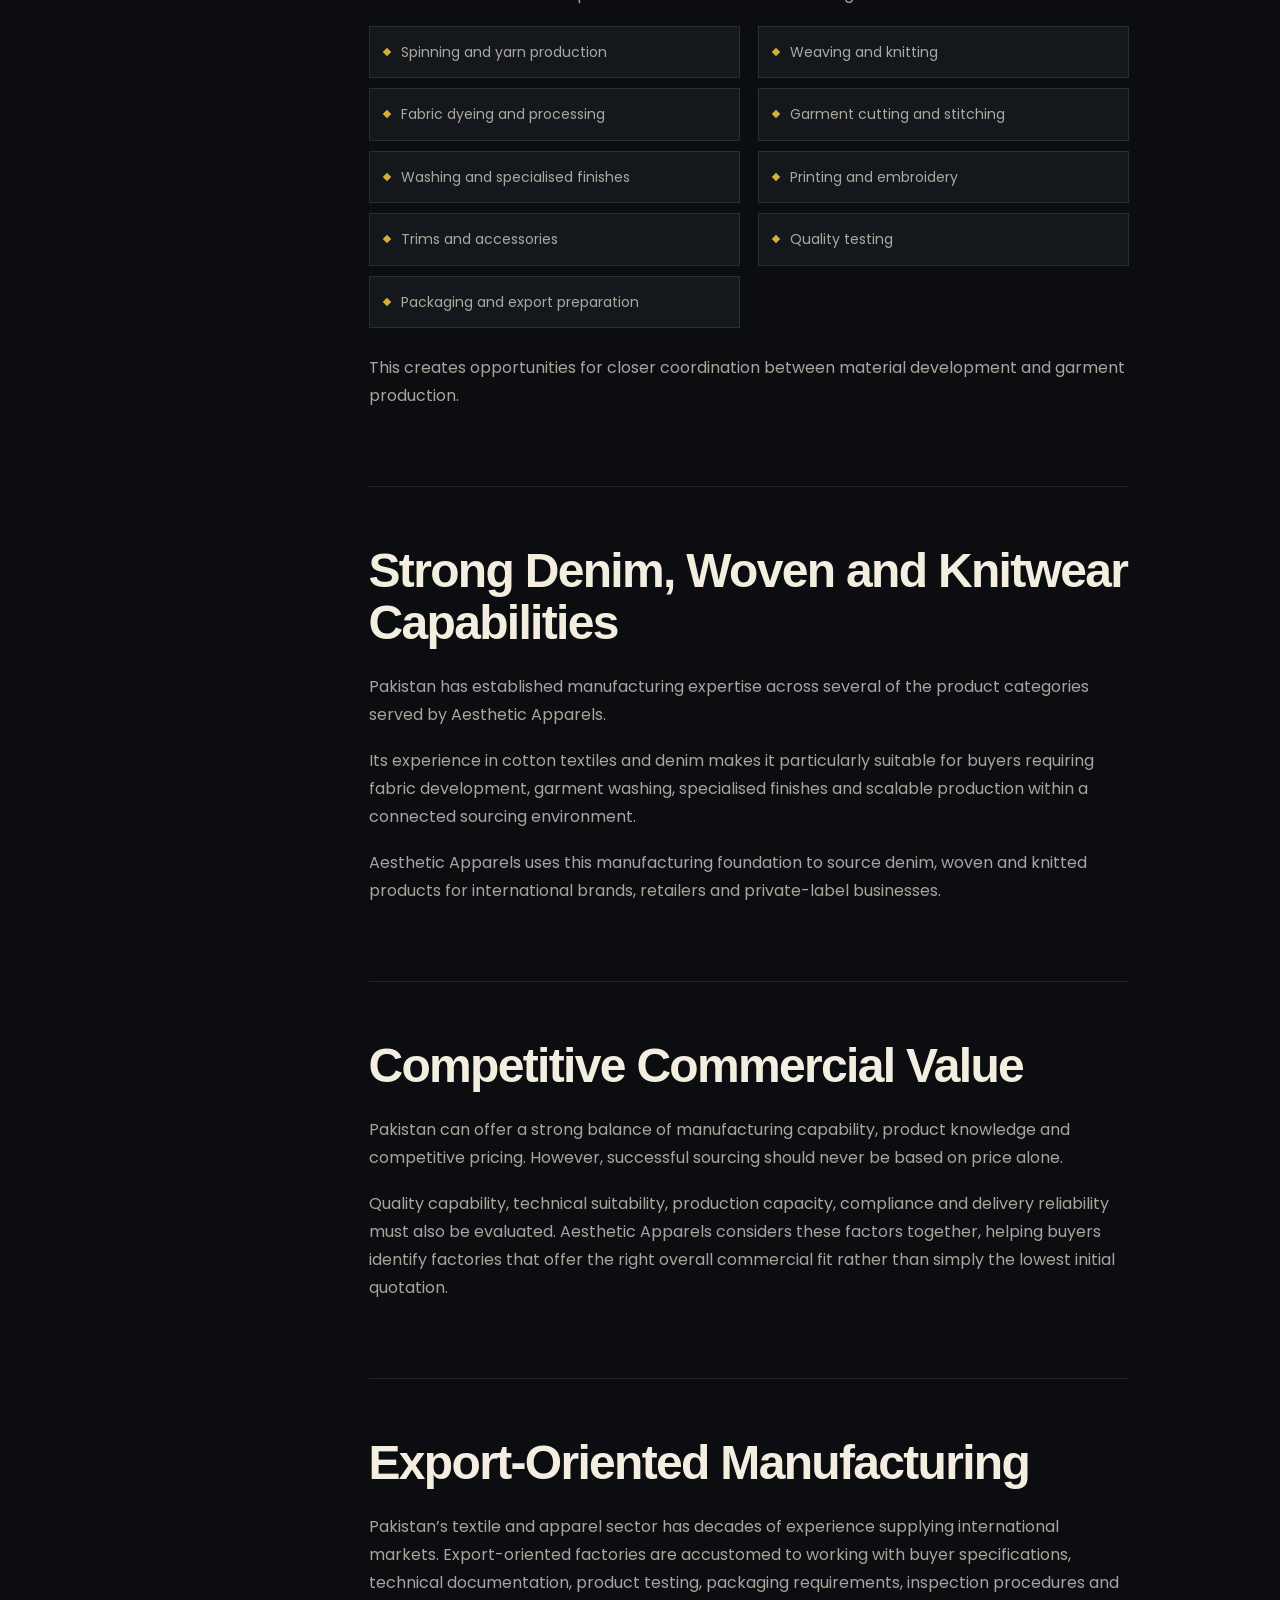
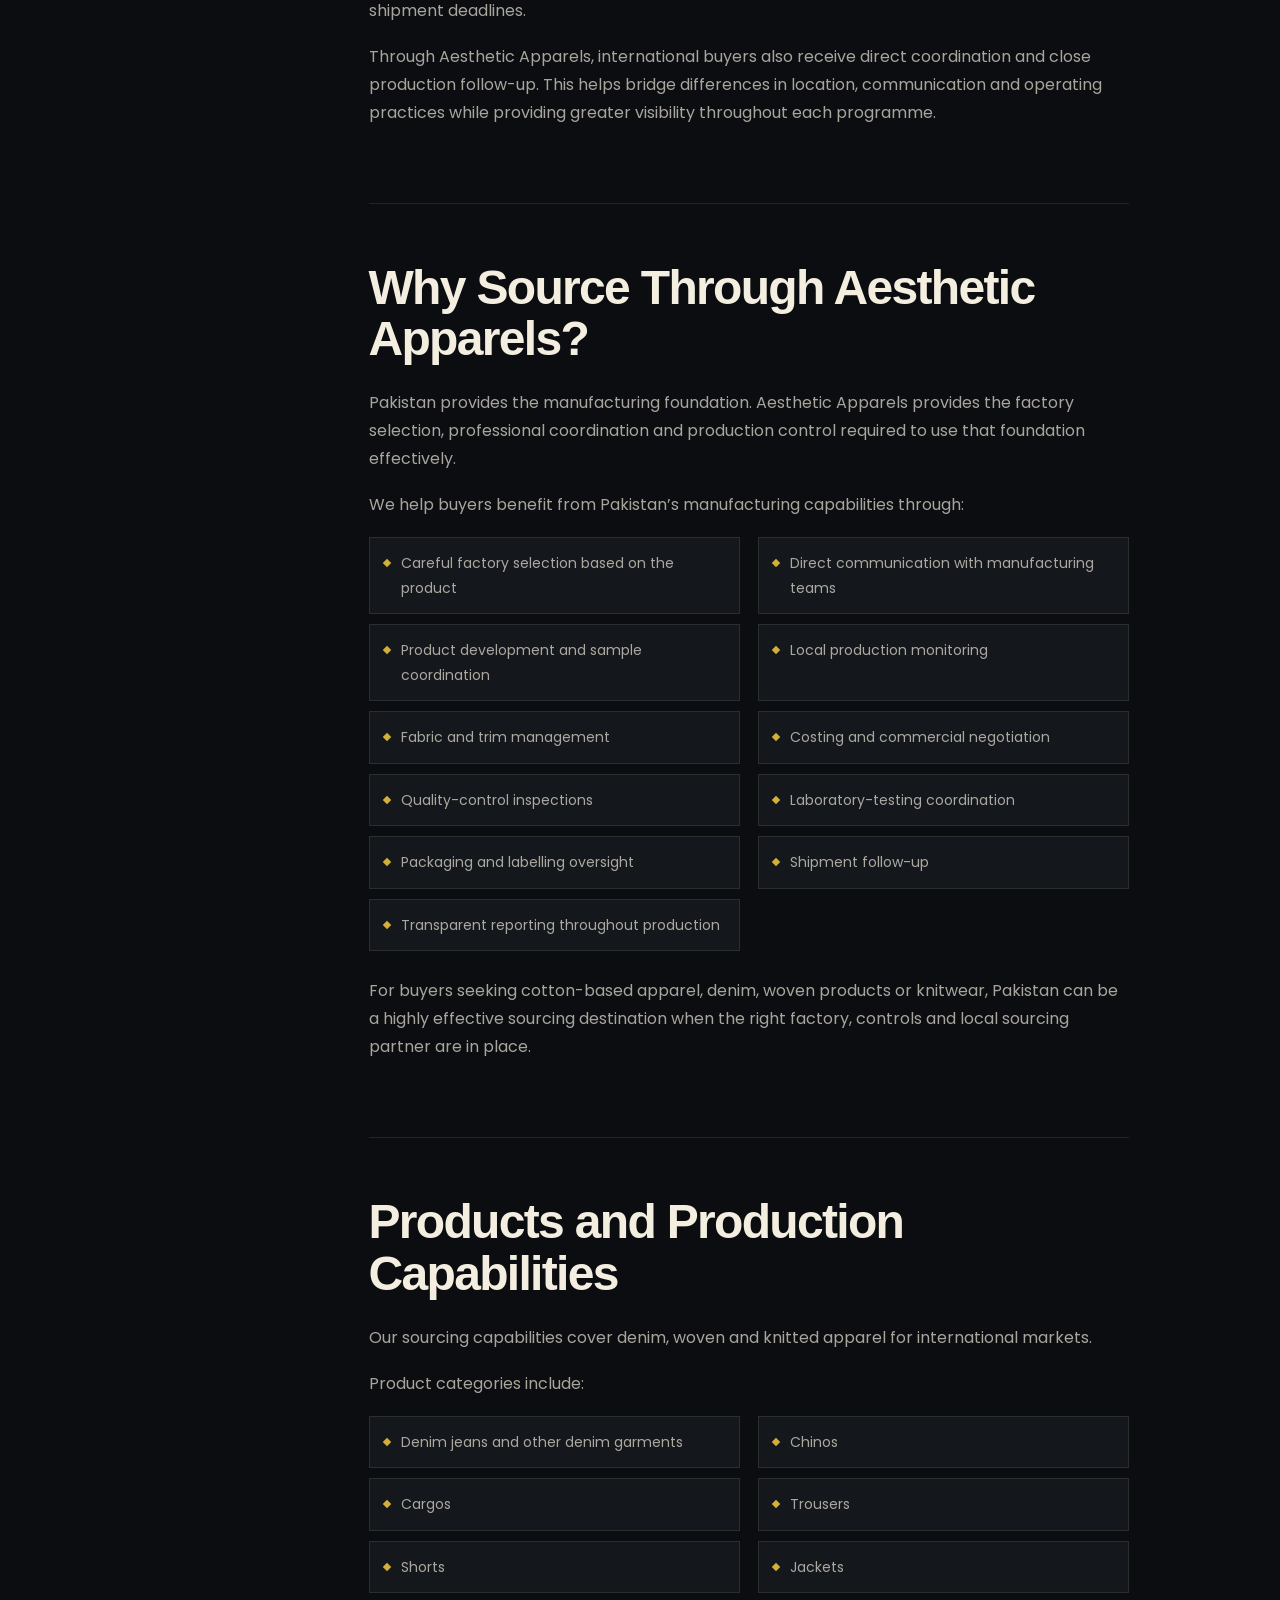
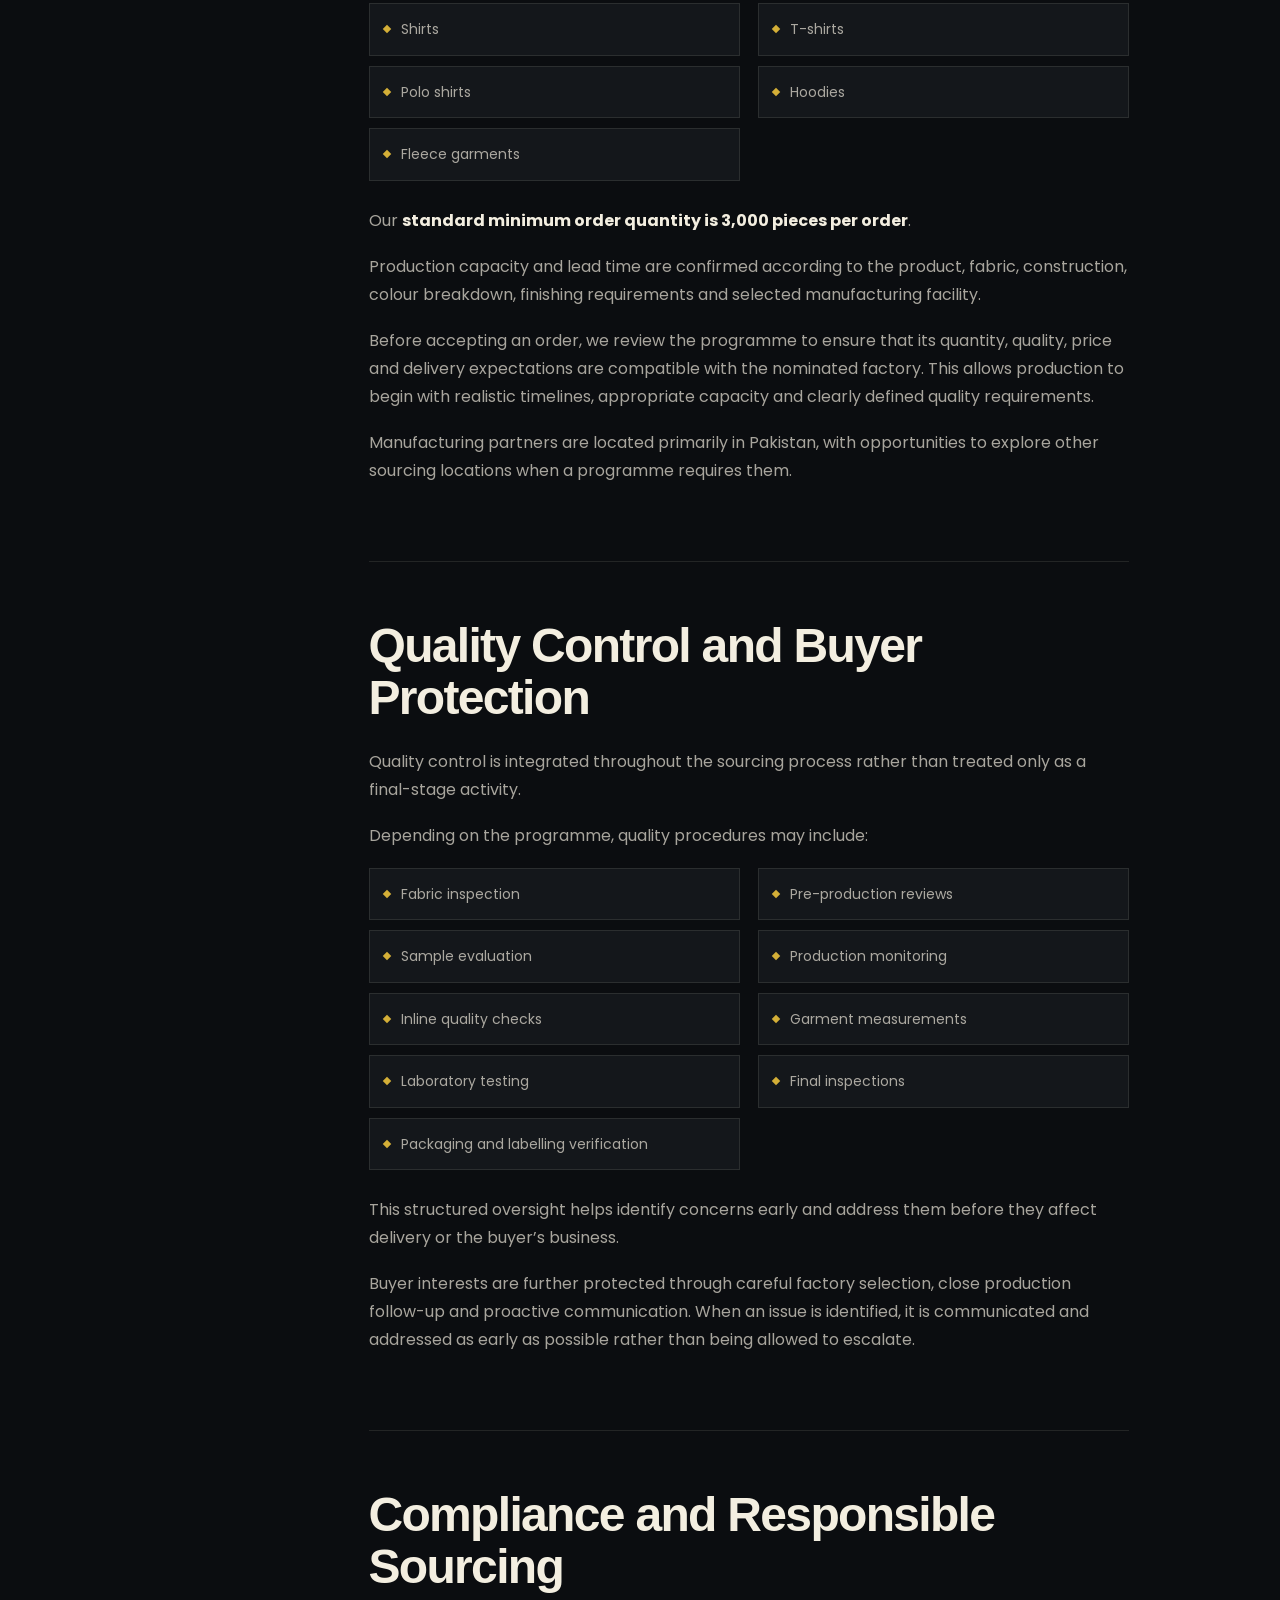
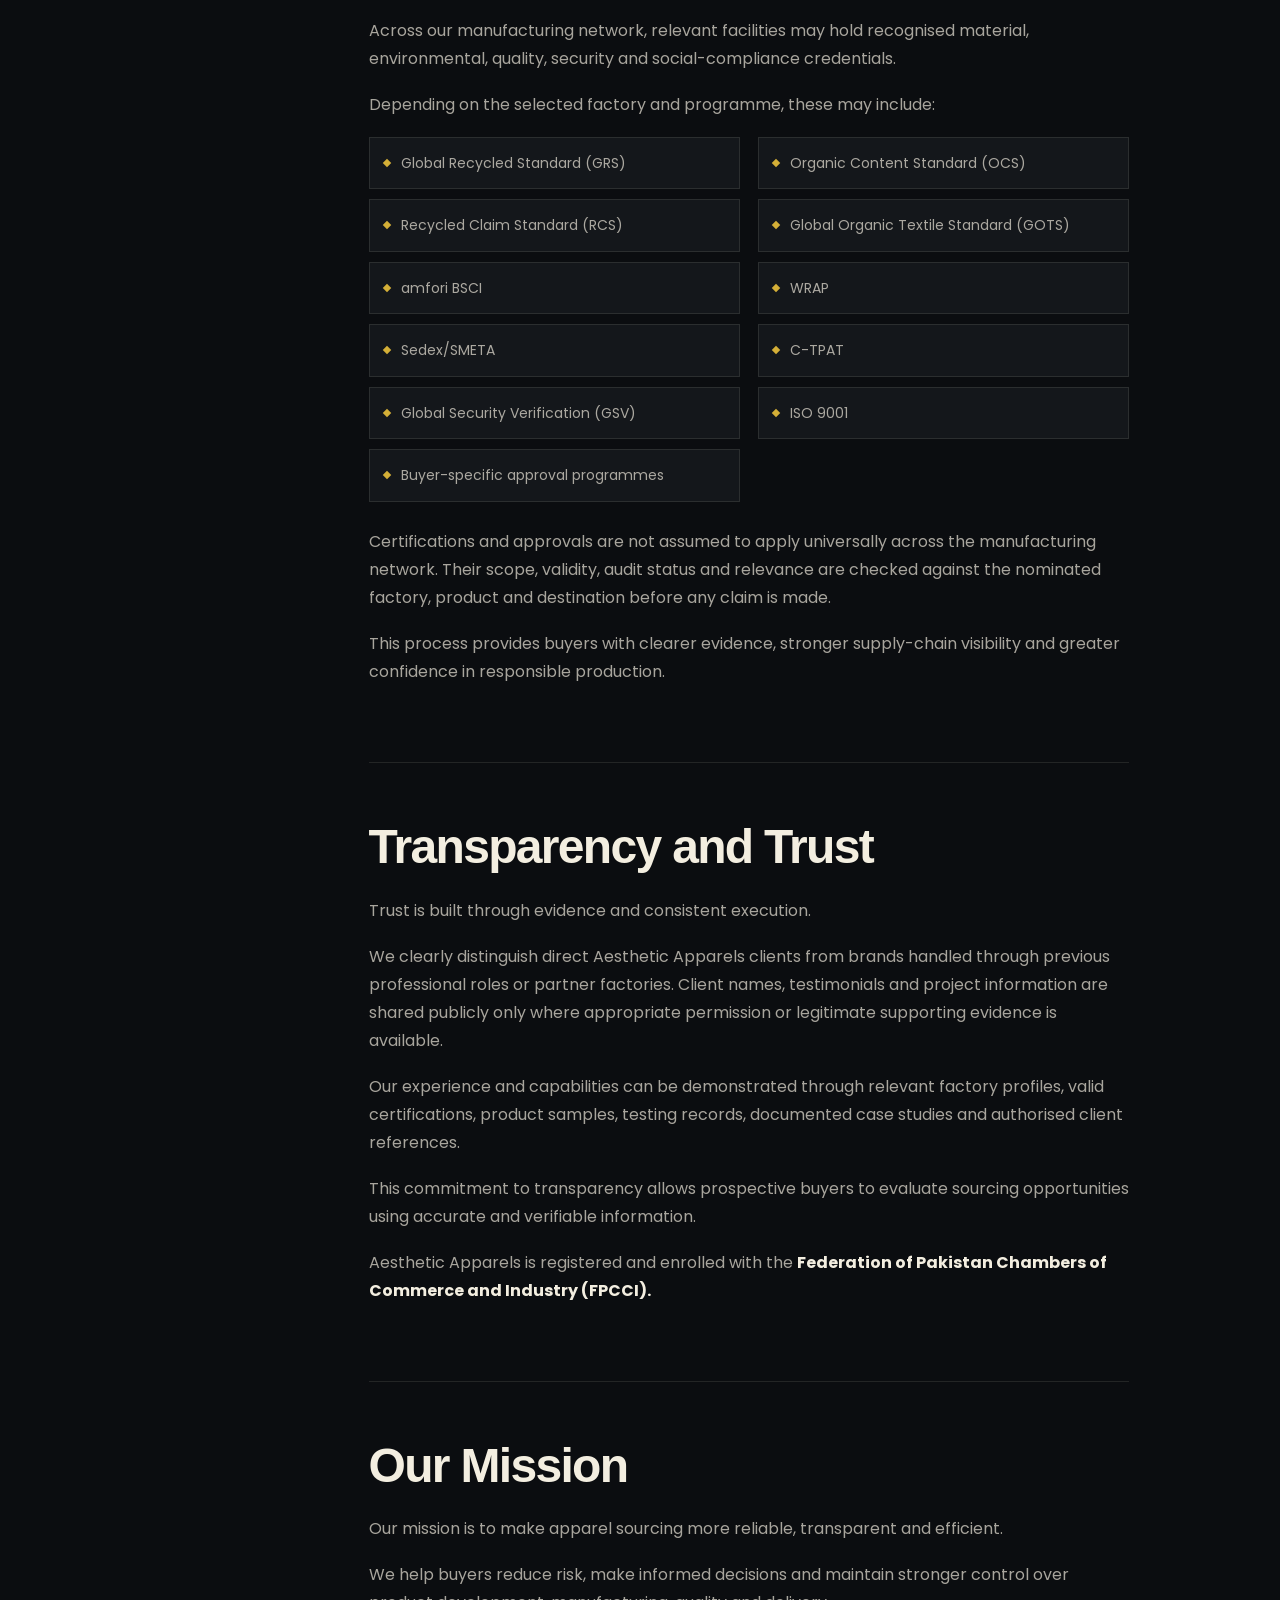
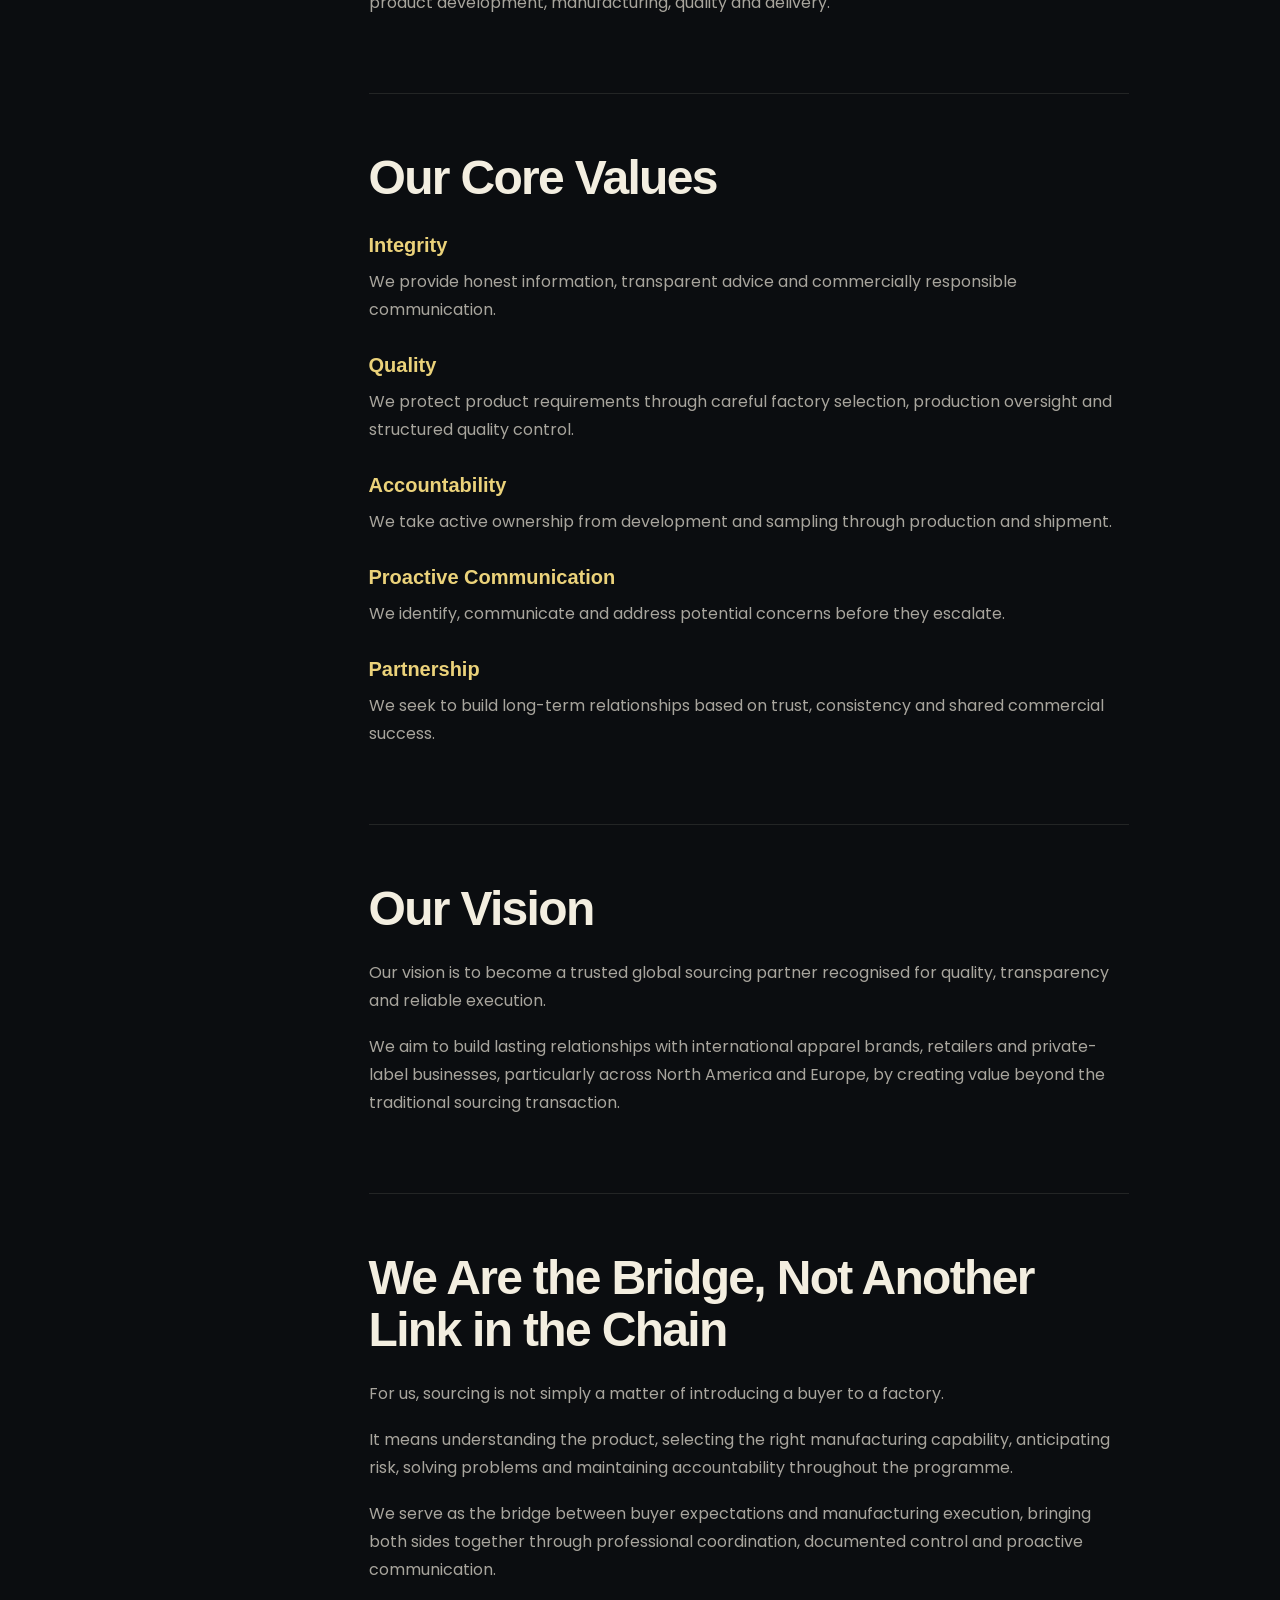
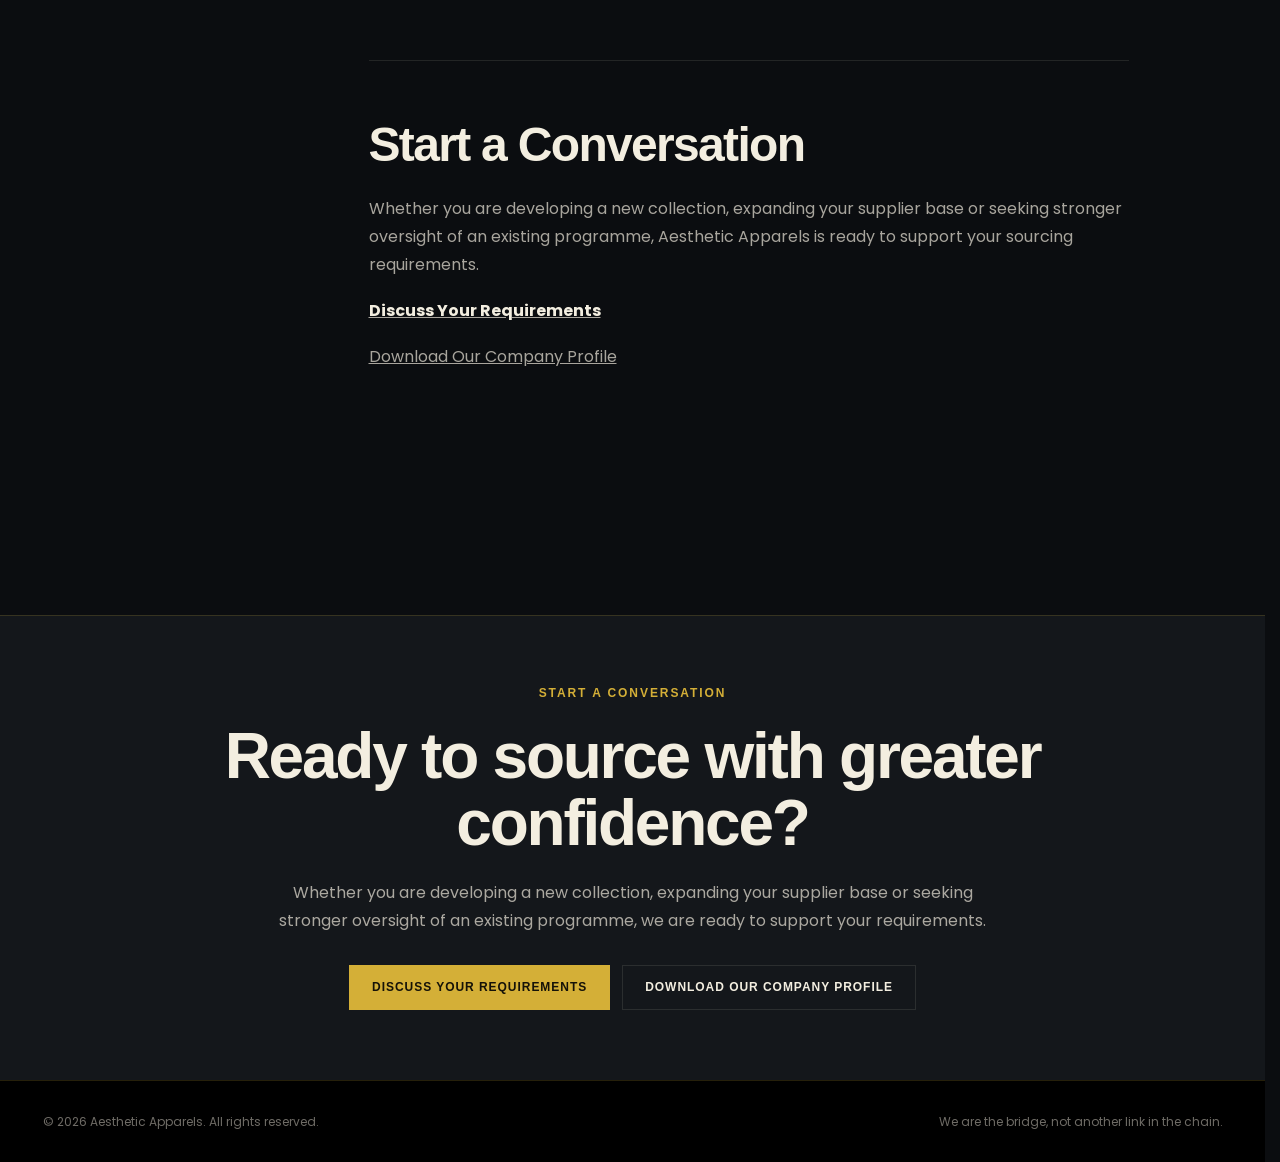
==== commit 7f58733a: "Update company pages and add smooth inquiry popups" ====
--- a/about.html
+++ b/about.html
@@ -4,7 +4,7 @@
   <meta charset="UTF-8">
   <meta name="viewport" content="width=device-width, initial-scale=1.0">
   <title>About Aesthetic Apparels — Sourcing Built on Accountability</title>
-  <meta name="description" content="Learn about Aesthetic Apparels, our founder, sourcing process, manufacturing network, quality controls, values and vision.">
+  <meta name="description" content="Learn about Aesthetic Apparels, sourcing process, manufacturing network, quality controls, values and vision.">
   <meta name="theme-color" content="#0B0D10">
   <link rel="preconnect" href="https://fonts.googleapis.com">
   <link rel="preconnect" href="https://api.fontshare.com">
@@ -19,25 +19,482 @@
     .hero{position:relative;overflow:hidden;padding:108px 0 92px;border-bottom:1px solid var(--line)}.hero:after{content:"AA";position:absolute;right:-2vw;bottom:-10vw;font:700 clamp(180px,32vw,500px)/.7 'General Sans',sans-serif;color:transparent;-webkit-text-stroke:1px rgba(212,175,55,.09);pointer-events:none}.eyebrow{color:var(--gold);font:600 12px/1.3 'General Sans',sans-serif;letter-spacing:.16em;text-transform:uppercase;margin-bottom:22px}.hero h1{font-size:clamp(48px,7.8vw,105px);line-height:.98;max-width:1000px;text-transform:uppercase}.gold{background:linear-gradient(100deg,var(--gold-deep),var(--gold-light) 48%,var(--gold));color:transparent;background-clip:text}.intro{max-width:790px;margin-top:32px;font-size:clamp(17px,2vw,21px);color:var(--dim)}.facts{display:grid;grid-template-columns:repeat(3,1fr);margin-top:52px;border:1px solid var(--line);max-width:850px}.fact{padding:22px 26px;background:rgba(20,23,27,.76);border-right:1px solid var(--line)}.fact:last-child{border:0}.fact strong{display:block;font:600 23px/1.2 'General Sans',sans-serif;color:var(--gold-light)}.fact span{font-size:12px;color:var(--dim);text-transform:uppercase;letter-spacing:.08em}
     .layout{display:grid;grid-template-columns:250px minmax(0,760px);gap:76px;align-items:start;padding:80px 0 110px}.toc{position:sticky;top:110px}.toc-label{font:600 11px/1.3 'General Sans',sans-serif;color:var(--gold);letter-spacing:.14em;text-transform:uppercase;margin-bottom:16px}.toc a{display:block;text-decoration:none;color:var(--dim);font-size:13px;padding:9px 0;border-bottom:1px solid var(--soft)}.toc a:hover{color:var(--cream)}article section{padding:0 0 58px;margin-bottom:58px;border-bottom:1px solid var(--soft)}article section:last-child{border-bottom:0}article h2{font-size:clamp(30px,4vw,48px);line-height:1.08;margin-bottom:24px}article h3{font:600 20px/1.3 'General Sans',sans-serif;margin:28px 0 10px;color:var(--gold-light)}article p{color:var(--dim);font-size:16px;margin:0 0 18px}article strong{color:var(--cream)}article ul{display:grid;grid-template-columns:repeat(2,minmax(0,1fr));gap:10px 18px;list-style:none;margin:18px 0 26px}article li{position:relative;padding:13px 14px 13px 31px;background:var(--panel);border:1px solid var(--soft);font-size:14px;color:var(--dim)}article li:before{content:"";position:absolute;left:14px;top:22px;width:6px;height:6px;background:var(--gold);transform:rotate(45deg)}
     blockquote{margin:34px 0;padding:28px 30px;border-left:3px solid var(--gold);background:linear-gradient(90deg,rgba(212,175,55,.1),rgba(20,23,27,.55));font:500 clamp(20px,3vw,28px)/1.5 'General Sans',sans-serif}blockquote p{font:inherit;color:var(--cream);margin:0}.steps{counter-reset:step}.steps h3{display:flex;gap:14px;align-items:center}.steps h3:before{counter-increment:step;content:"0" counter(step);font-size:12px;color:#12100a;background:var(--gold);padding:7px 8px}.final-cta{padding:70px 0;background:var(--panel);border-top:1px solid var(--line);text-align:center}.final-cta h2{font-size:clamp(34px,5vw,64px);line-height:1.05;max-width:850px;margin:0 auto 22px}.final-cta p{color:var(--dim);max-width:720px;margin:0 auto 30px}.actions{display:flex;justify-content:center;gap:12px;flex-wrap:wrap}.button{padding:14px 22px;text-decoration:none;font:600 12px/1.2 'General Sans',sans-serif;text-transform:uppercase;letter-spacing:.08em;border:1px solid var(--gold);background:var(--gold);color:#151208}.button.secondary{background:transparent;color:var(--cream);border-color:var(--soft)}footer{background:#000;border-top:1px solid var(--line);padding:30px 0;color:rgba(243,238,224,.45);font-size:12px}.footer-inner{display:flex;justify-content:space-between;gap:20px}
-    .loading{padding:100px 0;color:var(--dim)}
     @media(max-width:850px){.nav-links a:not(.cta){display:none}.layout{grid-template-columns:1fr;padding-top:50px}.toc{display:none}.facts{grid-template-columns:1fr}.fact{border-right:0;border-bottom:1px solid var(--line)}article ul{grid-template-columns:1fr}.hero{padding:76px 0 68px}}
     @media(max-width:520px){.wrap{width:min(100% - 30px,1180px)}.brand{font-size:14px}.nav{min-height:68px}.hero h1{font-size:42px}.footer-inner{display:block}.footer-inner span{display:block;margin-top:6px}}
     @media(prefers-reduced-motion:reduce){html{scroll-behavior:auto}}
-  </style>
+  /* Inquiry popup: shared by the home and About pages. */
+html{scrollbar-gutter:stable;}
+html.inquiry-is-open,html.inquiry-is-open body{overflow:hidden;}
+.inquiry-overlay{
+  --inquiry-panel:#14171b;--inquiry-text:#f3eee0;--inquiry-muted:rgba(243,238,224,.68);
+  position:fixed;inset:0;z-index:10000;display:grid;place-items:center;
+  padding:20px;background:rgba(5,7,10,.52);
+  -webkit-backdrop-filter:blur(4px);backdrop-filter:blur(4px);
+}
+.inquiry-overlay[hidden]{display:none!important;}
+.inquiry-overlay:not([hidden]){animation:inquiry-backdrop-in 280ms ease-out both;}
+.inquiry-overlay:not([hidden]) .inquiry-dialog{animation:inquiry-pop-in 420ms cubic-bezier(.16,1,.3,1) both;transform-origin:50% 45%;}
+@keyframes inquiry-backdrop-in{from{opacity:0;}to{opacity:1;}}
+@keyframes inquiry-pop-in{
+  from{opacity:0;transform:translateY(16px) scale(.97);}
+  to{opacity:1;transform:none;}
+}
+.inquiry-dialog{
+  width:min(740px,100%);max-height:calc(100vh - 40px);max-height:calc(100dvh - 40px);
+  display:flex;flex-direction:column;overflow:hidden;min-width:0;
+  color:var(--inquiry-text);background:var(--inquiry-panel);
+  border:1px solid rgba(212,175,55,.35);border-radius:18px;
+  box-shadow:0 32px 100px rgba(0,0,0,.55),0 0 0 1px rgba(255,255,255,.025);
+  font-family:'Poppins',sans-serif;line-height:1.6;
+}
+.inquiry-dialog .inquiry-heading{
+  position:relative;flex:none;padding:28px 76px 24px 32px;
+  border-bottom:1px solid rgba(212,175,55,.18);
+  background:linear-gradient(115deg,rgba(212,175,55,.065),transparent 72%);
+}
+.inquiry-dialog .inquiry-eyebrow{
+  margin:0 0 10px;color:#d4af37;font:600 12px/1.3 'General Sans',sans-serif;
+  letter-spacing:.14em;text-transform:uppercase;
+}
+.inquiry-dialog h2{
+  margin:0;font:600 clamp(26px,3vw,34px)/1.15 'General Sans',sans-serif;
+  letter-spacing:-.035em;text-transform:none;color:var(--inquiry-text);
+}
+.inquiry-dialog h2:focus{outline:none;}
+.inquiry-close{
+  position:absolute;top:24px;right:24px;width:40px;height:40px;
+  display:grid;place-items:center;padding:0;appearance:none;cursor:pointer;
+  border:1px solid rgba(243,238,224,.16);border-radius:50%;
+  background:rgba(0,0,0,.2);color:var(--inquiry-text);
+  font:400 27px/1 Arial,sans-serif;transition:background .18s,border-color .18s;
+}
+.inquiry-close:hover{background:rgba(212,175,55,.1);border-color:#d4af37;}
+.inquiry-close:focus-visible,.inquiry-dialog a:focus-visible{outline:2px solid #d4af37;outline-offset:4px;}
+.inquiry-body{min-height:0;overflow-y:auto;overscroll-behavior:contain;padding:24px 32px 32px;scrollbar-width:thin;scrollbar-color:#4a422b #14171b;}
+.inquiry-description{font-size:15px;color:var(--inquiry-muted);margin:0 0 16px;}
+.inquiry-contact{
+  display:flex;flex-wrap:wrap;justify-content:space-between;gap:6px 16px;
+  padding:0 0 22px;margin:0 0 24px;border-bottom:1px solid rgba(243,238,224,.1);
+  font-size:12px;color:var(--inquiry-muted);
+}
+.inquiry-contact a{color:#ebd27a;text-decoration:none;overflow-wrap:anywhere;min-width:0;}
+.inquiry-contact a:hover{text-decoration:underline;}
+.inquiry-dialog form{margin:0;padding:0;border:0;background:none;box-shadow:none;}
+.inquiry-dialog .form-row{display:grid;grid-template-columns:repeat(2,minmax(0,1fr));gap:12px 18px;margin-bottom:20px;}
+.inquiry-dialog .form-row>div{min-width:0;}
+.inquiry-dialog label{display:block;margin:0 0 7px;color:var(--inquiry-text);font:500 14px/1.4 'General Sans',sans-serif;letter-spacing:0;text-transform:none;}
+.inquiry-dialog input,.inquiry-dialog select,.inquiry-dialog textarea{
+  width:100%;min-width:0;padding:12px 14px;border:1px solid rgba(243,238,224,.17);border-radius:7px;
+  background:#0b0d10;color:var(--inquiry-text);font:400 16px/1.5 'Poppins',sans-serif;
+  transition:border-color .18s,box-shadow .18s;color-scheme:dark;
+}
+.inquiry-dialog input::placeholder,.inquiry-dialog textarea::placeholder{color:rgba(243,238,224,.38);opacity:1;}
+.inquiry-dialog input:focus,.inquiry-dialog select:focus,.inquiry-dialog textarea:focus{
+  outline:2px solid #d4af37;outline-offset:2px;border-color:rgba(212,175,55,.6);
+}
+.inquiry-dialog textarea{min-height:125px;resize:vertical;}
+.inquiry-dialog .full{grid-column:1/-1;}
+.inquiry-dialog .field-help{font-size:12px;line-height:1.5;color:var(--inquiry-muted);margin:-3px 0 0;}
+.inquiry-dialog .consent-row{display:flex;align-items:flex-start;gap:12px;padding:0;margin:0 0 18px;}
+.inquiry-dialog .consent-row input{width:18px;height:18px;flex:0 0 18px;margin:2px 0 0;accent-color:#d4af37;}
+.inquiry-dialog .consent-row label{font:400 13px/1.6 'Poppins',sans-serif;color:var(--inquiry-muted);margin:0;}
+.inquiry-dialog .captcha-wrap{display:flex;justify-content:center;margin:0 0 18px;min-height:78px;}
+.inquiry-dialog .submit-btn{
+  width:100%;padding:15px 24px;border:1px solid #d4af37;border-radius:7px;
+  background:linear-gradient(105deg,#b79031,#d4af37 60%,#dfc05a);color:#151208;
+  font:600 13px/1.4 'General Sans',sans-serif;letter-spacing:.08em;text-transform:uppercase;
+  cursor:pointer;box-shadow:0 8px 24px rgba(212,175,55,.1);transition:box-shadow .18s,filter .18s;
+}
+.inquiry-dialog .submit-btn:hover{filter:brightness(1.07);box-shadow:0 10px 28px rgba(212,175,55,.15);}
+.inquiry-dialog .submit-btn:focus-visible{outline:2px solid #ebd27a;outline-offset:4px;}
+.inquiry-dialog .submit-btn:disabled{cursor:wait;opacity:.72;}
+.inquiry-dialog .form-note{font:400 12px/1.6 'Poppins',sans-serif;color:var(--inquiry-muted);margin:14px 0 0;text-align:center;overflow-wrap:anywhere;}
+@media(max-width:600px){
+  .inquiry-overlay{padding:12px;}
+  .inquiry-dialog{max-height:calc(100vh - 24px);max-height:calc(100dvh - 24px);border-radius:14px;}
+  .inquiry-dialog .inquiry-heading{padding:22px 62px 20px 22px;}
+  .inquiry-dialog h2{font-size:26px;}
+  .inquiry-close{top:18px;right:16px;width:36px;height:36px;}
+  .inquiry-body{padding:20px 22px 24px;}
+  .inquiry-dialog .form-row{grid-template-columns:minmax(0,1fr);gap:16px;margin-bottom:16px;}
+}
+@media(max-width:380px){
+  .inquiry-overlay{padding:6px;}
+  .inquiry-dialog{max-height:calc(100vh - 12px);max-height:calc(100dvh - 12px);}
+  .inquiry-body{padding:18px 14px 22px;}
+  .inquiry-dialog .captcha-wrap{margin-left:-14px;margin-right:-14px;}
+}
+@media(prefers-reduced-motion:reduce){
+  .inquiry-overlay,.inquiry-dialog,.inquiry-dialog *{animation:none!important;transition:none!important;}
+}
+
+</style>
 </head>
 <body>
-  <header><div class="wrap nav"><a class="brand" href="index.html">Aesthetic <span>Apparels</span></a><nav class="nav-links" aria-label="Primary"><a href="index.html">Home</a><a href="#our-story">Our Story</a><a href="#what-we-do">What We Do</a><a href="index.html#contact" class="cta">Start Sourcing</a></nav></div></header>
+<div id="site-content">
+  <header><div class="wrap nav"><a class="brand" href="index.html">Aesthetic <span>Apparels</span></a><nav class="nav-links" aria-label="Primary"><a href="index.html">Home</a><a href="#our-story">Our Story</a><a href="#what-we-do">What We Do</a><a href="#inquiry" data-open-inquiry aria-haspopup="dialog" aria-controls="inquiry-dialog" class="cta">Start Sourcing</a></nav></div></header>
   <main>
-    <section class="hero"><div class="wrap"><div class="eyebrow">Est. 2002 · Founder-led · International sourcing</div><h1>Built around your <span class="gold">product, risk &amp; reputation.</span></h1><p class="intro">Aesthetic Apparels connects international buyers with carefully selected manufacturing partners, combining local knowledge with professional oversight from development through shipment.</p><div class="facts"><div class="fact"><strong>2002</strong><span>Founded</span></div><div class="fact"><strong>25+ years</strong><span>Leadership expertise</span></div><div class="fact"><strong>3,000 pcs</strong><span>Standard minimum order</span></div></div></div></section>
-    <div class="wrap layout"><aside class="toc" aria-label="About page sections"><div class="toc-label">On this page</div><div id="toc-links"></div></aside><article id="about-content"><p class="loading">Loading our story…</p></article></div>
-    <section class="final-cta"><div class="wrap"><div class="eyebrow">Start a conversation</div><h2>Ready to source with greater confidence?</h2><p>Whether you are developing a new collection, expanding your supplier base or seeking stronger oversight of an existing programme, we are ready to support your requirements.</p><div class="actions"><a class="button" href="index.html#contact">Discuss Your Requirements</a><a class="button secondary" href="Aesthetic_Apparels_Company_Profile.pdf" download="Aesthetic_Apparels_Company_Profile.pdf">Download Our Company Profile</a></div></div></section>
+    <section class="hero"><div class="wrap"><div class="eyebrow">Est. 2002 · International sourcing</div><h1>Built around your <span class="gold">product, risk &amp; reputation.</span></h1><p class="intro">Aesthetic Apparels connects international buyers with carefully selected manufacturing partners, combining local knowledge with professional oversight from development through shipment.</p><div class="facts"><div class="fact"><strong>2002</strong><span>Founded</span></div><div class="fact"><strong>20+ years</strong><span>Company experience</span></div><div class="fact"><strong>3,000 pcs</strong><span>Standard minimum order</span></div></div></div></section>
+    <div class="wrap layout"><aside class="toc" aria-label="About page sections"><div class="toc-label">On this page</div><div id="toc-links"><a href="#a-sourcing-partner-built-around-your-product-risk-and-reputation">A Sourcing Partner Built Around Your Product, Risk and Reputation</a><a href="#our-story">Our Story</a><a href="#what-we-do">What We Do</a><a href="#how-we-manage-each-programme">How We Manage Each Programme</a><a href="#why-work-with-a-sourcing-partner">Why Work With a Sourcing Partner?</a><a href="#why-source-apparel-from-pakistan">Why Source Apparel From Pakistan?</a><a href="#an-experienced-manufacturing-workforce">An Experienced Manufacturing Workforce</a><a href="#a-connected-textile-supply-chain">A Connected Textile Supply Chain</a><a href="#strong-denim-woven-and-knitwear-capabilities">Strong Denim, Woven and Knitwear Capabilities</a><a href="#competitive-commercial-value">Competitive Commercial Value</a></div></aside><article id="about-content"><section id="a-sourcing-partner-built-around-your-product-risk-and-reputation"><h2>A Sourcing Partner Built Around Your Product, Risk and Reputation</h2><p>Founded in 2002, Aesthetic Apparels is an apparel sourcing and manufacturing company connecting international buyers with carefully selected manufacturing partners.</p><p>With more than two decades of company experience, we manage the sourcing process with clarity, accountability and commercial discipline—from initial product development and factory selection through production, quality control and shipment.</p><p>Our purpose is straightforward: to help international apparel brands, retailers and private-label businesses source with greater confidence. We provide the local knowledge, professional oversight and transparent communication required to reduce risk, protect product quality and achieve dependable commercial outcomes.</p></section><section id="our-story"><h2>Our Story</h2><p>Aesthetic Apparels was established in response to recurring challenges within international apparel sourcing, including poor communication, inconsistent quality, production delays, unsuitable factory selection and limited transparency.</p><p>The company was founded with a clear vision: to provide international buyers with reliable access to suitable factories, competitive pricing, dependable quality control and informed local support.</p><p>Rather than acting as another intermediary, we work as an extension of each client’s sourcing team. We take the time to understand the product, expectations and commercial priorities of every buyer before identifying the appropriate manufacturing solution.</p><p>The name “Aesthetic Apparels” reflects our belief that successful garments should combine aesthetics, quality and functionality. This principle continues to guide how we evaluate products, factories and every programme entrusted to us.</p></section><section id="what-we-do"><h2>What We Do</h2><p>Aesthetic Apparels connects international buyers with manufacturing partners whose capabilities align with the specific requirements of each programme.</p><p>Factories are evaluated according to:</p><ul><li>Product expertise</li><li>Quality capability</li><li>Technical suitability</li><li>Available production capacity</li><li>Compliance status</li><li>Commercial competitiveness</li><li>Delivery reliability</li><li>Overall compatibility with the buyer’s requirements</li></ul><p>Once the appropriate manufacturing partner has been selected, we remain closely involved throughout the complete sourcing process.</p><p>Our services may include:</p><ul><li>Product development and sampling</li><li>Factory identification and evaluation</li><li>Fabric and trim sourcing</li><li>Costing and commercial negotiation</li><li>Production planning and follow-up</li><li>Fabric inspection</li><li>Inline quality checks</li><li>Garment measurements</li><li>Laboratory-testing coordination</li><li>Final quality inspections</li><li>Packaging and labelling coordination</li><li>Shipment planning and follow-through</li></ul><p>This end-to-end approach gives buyers one professional point of coordination across development, manufacturing, quality assurance and delivery.</p></section><section id="how-we-manage-each-programme" class="steps"><h2>How We Manage Each Programme</h2><h3>1. Develop</h3><p>We review the product brief and coordinate the required fabrics, trims, samples, construction details and technical expectations.</p><h3>2. Match</h3><p>We identify a manufacturing partner according to the product, quantity, quality standard, compliance requirements, target price and delivery schedule.</p><h3>3. Control</h3><p>We maintain production follow-up and coordinate relevant inspections, measurements, inline checks and laboratory testing.</p><h3>4. Deliver</h3><p>We oversee final inspection, packaging, labelling and shipment coordination to support an organised and accountable delivery process.</p></section><section id="why-work-with-a-sourcing-partner"><h2>Why Work With a Sourcing Partner?</h2><h3>Save Time</h3><p>Buyers receive one professional point of coordination across factories, product development, materials, production and shipment.</p><h3>Reduce Risk</h3><p>Careful factory selection, local oversight, inspections and proactive production follow-up provide greater control throughout the programme.</p><h3>Buy Better</h3><p>Informed factory matching and commercial negotiation help buyers achieve a stronger balance of price, quality, capability and delivery reliability.</p><h3>Improve Communication</h3><p>We maintain clear communication between the buyer and manufacturing partner, helping ensure that requirements are properly understood and acted upon.</p><h3>Protect the Buyer’s Interests</h3><p>Potential concerns are identified, communicated and addressed before they develop into larger quality, production or delivery problems.</p></section><section id="why-source-apparel-from-pakistan"><h2>Why Source Apparel From Pakistan?</h2><p>Pakistan has a well-established textile and apparel industry supported by an extensive manufacturing value chain. Its capabilities extend from cotton, yarn and fabric production to dyeing, processing, garment manufacturing, finishing and export preparation.</p><p>This connected supply base can help buyers coordinate materials and production more efficiently while maintaining greater visibility throughout the manufacturing process.</p><p>The country is particularly recognised for its experience in:</p><ul><li>Cotton-based apparel</li><li>Denim and denim garments</li><li>Woven garments</li><li>Knitwear and hosiery</li><li>Fabric dyeing and processing</li><li>Garment washing and finishing</li><li>Large-scale export production</li></ul><p>Pakistan can therefore offer international buyers a strong combination of manufacturing knowledge, material availability, skilled labour and competitive commercial value.</p></section><section id="an-experienced-manufacturing-workforce"><h2>An Experienced Manufacturing Workforce</h2><p>Pakistan’s textile and garment industry is supported by a large workforce with practical experience in cutting, stitching, washing, finishing, quality control, packing and production management.</p><p>Our manufacturing partners provide access to skilled production teams familiar with export-oriented apparel manufacturing and international buyer requirements.</p><p>The value of this workforce lies not only in production capacity, but also in its knowledge of different garment constructions, fabrics, washes, finishes and quality expectations. When combined with appropriate supervision and quality-control systems, this experience can support consistent workmanship and reliable repeat production.</p></section><section id="a-connected-textile-supply-chain"><h2>A Connected Textile Supply Chain</h2><p>One of Pakistan’s most important sourcing advantages is the depth of its domestic textile value chain. Access to locally produced yarns, fabrics and other major inputs can reduce dependence on fragmented international supply arrangements for suitable programmes.</p><p>Manufacturers can draw upon established networks covering:</p><ul><li>Spinning and yarn production</li><li>Weaving and knitting</li><li>Fabric dyeing and processing</li><li>Garment cutting and stitching</li><li>Washing and specialised finishes</li><li>Printing and embroidery</li><li>Trims and accessories</li><li>Quality testing</li><li>Packaging and export preparation</li></ul><p>This creates opportunities for closer coordination between material development and garment production.</p></section><section id="strong-denim-woven-and-knitwear-capabilities"><h2>Strong Denim, Woven and Knitwear Capabilities</h2><p>Pakistan has established manufacturing expertise across several of the product categories served by Aesthetic Apparels.</p><p>Its experience in cotton textiles and denim makes it particularly suitable for buyers requiring fabric development, garment washing, specialised finishes and scalable production within a connected sourcing environment.</p><p>Aesthetic Apparels uses this manufacturing foundation to source denim, woven and knitted products for international brands, retailers and private-label businesses.</p></section><section id="competitive-commercial-value"><h2>Competitive Commercial Value</h2><p>Pakistan can offer a strong balance of manufacturing capability, product knowledge and competitive pricing. However, successful sourcing should never be based on price alone.</p><p>Quality capability, technical suitability, production capacity, compliance and delivery reliability must also be evaluated. Aesthetic Apparels considers these factors together, helping buyers identify factories that offer the right overall commercial fit rather than simply the lowest initial quotation.</p></section><section id="export-oriented-manufacturing"><h2>Export-Oriented Manufacturing</h2><p>Pakistan’s textile and apparel sector has decades of experience supplying international markets. Export-oriented factories are accustomed to working with buyer specifications, technical documentation, product testing, packaging requirements, inspection procedures and shipment deadlines.</p><p>Through Aesthetic Apparels, international buyers also receive direct coordination and close production follow-up. This helps bridge differences in location, communication and operating practices while providing greater visibility throughout each programme.</p></section><section id="why-source-through-aesthetic-apparels"><h2>Why Source Through Aesthetic Apparels?</h2><p>Pakistan provides the manufacturing foundation. Aesthetic Apparels provides the factory selection, professional coordination and production control required to use that foundation effectively.</p><p>We help buyers benefit from Pakistan’s manufacturing capabilities through:</p><ul><li>Careful factory selection based on the product</li><li>Direct communication with manufacturing teams</li><li>Product development and sample coordination</li><li>Local production monitoring</li><li>Fabric and trim management</li><li>Costing and commercial negotiation</li><li>Quality-control inspections</li><li>Laboratory-testing coordination</li><li>Packaging and labelling oversight</li><li>Shipment follow-up</li><li>Transparent reporting throughout production</li></ul><p>For buyers seeking cotton-based apparel, denim, woven products or knitwear, Pakistan can be a highly effective sourcing destination when the right factory, controls and local sourcing partner are in place.</p></section><section id="products-and-production-capabilities"><h2>Products and Production Capabilities</h2><p>Our sourcing capabilities cover denim, woven and knitted apparel for international markets.</p><p>Product categories include:</p><ul><li>Denim jeans and other denim garments</li><li>Chinos</li><li>Cargos</li><li>Trousers</li><li>Shorts</li><li>Jackets</li><li>Shirts</li><li>T-shirts</li><li>Polo shirts</li><li>Hoodies</li><li>Fleece garments</li></ul><p>Our <strong>standard minimum order quantity is 3,000 pieces per order</strong>.</p><p>Production capacity and lead time are confirmed according to the product, fabric, construction, colour breakdown, finishing requirements and selected manufacturing facility.</p><p>Before accepting an order, we review the programme to ensure that its quantity, quality, price and delivery expectations are compatible with the nominated factory. This allows production to begin with realistic timelines, appropriate capacity and clearly defined quality requirements.</p><p>Manufacturing partners are located primarily in Pakistan, with opportunities to explore other sourcing locations when a programme requires them.</p></section><section id="quality-control-and-buyer-protection"><h2>Quality Control and Buyer Protection</h2><p>Quality control is integrated throughout the sourcing process rather than treated only as a final-stage activity.</p><p>Depending on the programme, quality procedures may include:</p><ul><li>Fabric inspection</li><li>Pre-production reviews</li><li>Sample evaluation</li><li>Production monitoring</li><li>Inline quality checks</li><li>Garment measurements</li><li>Laboratory testing</li><li>Final inspections</li><li>Packaging and labelling verification</li></ul><p>This structured oversight helps identify concerns early and address them before they affect delivery or the buyer’s business.</p><p>Buyer interests are further protected through careful factory selection, close production follow-up and proactive communication. When an issue is identified, it is communicated and addressed as early as possible rather than being allowed to escalate.</p></section><section id="compliance-and-responsible-sourcing"><h2>Compliance and Responsible Sourcing</h2><p>Across our manufacturing network, relevant facilities may hold recognised material, environmental, quality, security and social-compliance credentials.</p><p>Depending on the selected factory and programme, these may include:</p><ul><li>Global Recycled Standard (GRS)</li><li>Organic Content Standard (OCS)</li><li>Recycled Claim Standard (RCS)</li><li>Global Organic Textile Standard (GOTS)</li><li>amfori BSCI</li><li>WRAP</li><li>Sedex/SMETA</li><li>C-TPAT</li><li>Global Security Verification (GSV)</li><li>ISO 9001</li><li>Buyer-specific approval programmes</li></ul><p>Certifications and approvals are not assumed to apply universally across the manufacturing network. Their scope, validity, audit status and relevance are checked against the nominated factory, product and destination before any claim is made.</p><p>This process provides buyers with clearer evidence, stronger supply-chain visibility and greater confidence in responsible production.</p></section><section id="transparency-and-trust"><h2>Transparency and Trust</h2><p>Trust is built through evidence and consistent execution.</p><p>We clearly distinguish direct Aesthetic Apparels clients from brands handled through previous professional roles or partner factories. Client names, testimonials and project information are shared publicly only where appropriate permission or legitimate supporting evidence is available.</p><p>Our experience and capabilities can be demonstrated through relevant factory profiles, valid certifications, product samples, testing records, documented case studies and authorised client references.</p><p>This commitment to transparency allows prospective buyers to evaluate sourcing opportunities using accurate and verifiable information.</p><p>Aesthetic Apparels is registered and enrolled with the <strong>Federation of Pakistan Chambers of Commerce and Industry (FPCCI).</strong></p></section><section id="our-mission"><h2>Our Mission</h2><p>Our mission is to make apparel sourcing more reliable, transparent and efficient.</p><p>We help buyers reduce risk, make informed decisions and maintain stronger control over product development, manufacturing, quality and delivery.</p></section><section id="our-core-values"><h2>Our Core Values</h2><h3>Integrity</h3><p>We provide honest information, transparent advice and commercially responsible communication.</p><h3>Quality</h3><p>We protect product requirements through careful factory selection, production oversight and structured quality control.</p><h3>Accountability</h3><p>We take active ownership from development and sampling through production and shipment.</p><h3>Proactive Communication</h3><p>We identify, communicate and address potential concerns before they escalate.</p><h3>Partnership</h3><p>We seek to build long-term relationships based on trust, consistency and shared commercial success.</p></section><section id="our-vision"><h2>Our Vision</h2><p>Our vision is to become a trusted global sourcing partner recognised for quality, transparency and reliable execution.</p><p>We aim to build lasting relationships with international apparel brands, retailers and private-label businesses, particularly across North America and Europe, by creating value beyond the traditional sourcing transaction.</p></section><section id="we-are-the-bridge-not-another-link-in-the-chain"><h2>We Are the Bridge, Not Another Link in the Chain</h2><p>For us, sourcing is not simply a matter of introducing a buyer to a factory.</p><p>It means understanding the product, selecting the right manufacturing capability, anticipating risk, solving problems and maintaining accountability throughout the programme.</p><p>We serve as the bridge between buyer expectations and manufacturing execution, bringing both sides together through professional coordination, documented control and proactive communication.</p></section><section id="start-a-conversation"><h2>Start a Conversation</h2><p>Whether you are developing a new collection, expanding your supplier base or seeking stronger oversight of an existing programme, Aesthetic Apparels is ready to support your sourcing requirements.</p><p><a href="#inquiry" data-open-inquiry aria-haspopup="dialog" aria-controls="inquiry-dialog"><strong>Discuss Your Requirements</strong></a></p><p><a href="Aesthetic_Apparels_Company_Profile.pdf" download="Aesthetic_Apparels_Company_Profile.pdf">Download Our Company Profile</a></p></section></article></div>
+    <section class="final-cta"><div class="wrap"><div class="eyebrow">Start a conversation</div><h2>Ready to source with greater confidence?</h2><p>Whether you are developing a new collection, expanding your supplier base or seeking stronger oversight of an existing programme, we are ready to support your requirements.</p><div class="actions"><a class="button" href="#inquiry" data-open-inquiry aria-haspopup="dialog" aria-controls="inquiry-dialog">Discuss Your Requirements</a><a class="button secondary" href="Aesthetic_Apparels_Company_Profile.pdf" download="Aesthetic_Apparels_Company_Profile.pdf">Download Our Company Profile</a></div></div></section>
   </main>
   <footer><div class="wrap footer-inner"><span>© 2026 Aesthetic Apparels. All rights reserved.</span><span>We are the bridge, not another link in the chain.</span></div></footer>
-  <script>
-    const slug=s=>s.toLowerCase().replace(/&amp;|&/g,'and').replace(/[^a-z0-9]+/g,'-').replace(/^-|-$/g,'');
-    const inline=s=>s.replace(/&/g,'&amp;').replace(/</g,'&lt;').replace(/>/g,'&gt;').replace(/\[Download Our Company Profile\]\(Aesthetic_Apparels_Company_Profile\.pdf\)/g,'<a href="Aesthetic_Apparels_Company_Profile.pdf" download="Aesthetic_Apparels_Company_Profile.pdf">Download Our Company Profile</a>').replace(/\*\*(.+?)\*\*/g,'<strong>$1</strong>').replace(/“([^”]+)”/g,'“$1”');
-    function renderMarkdown(md){const lines=md.replace(/\r/g,'').split('\n');let html='',para=[],inList=false,inSection=false;const flush=()=>{if(para.length){html+='<p>'+inline(para.join(' '))+'</p>';para=[]}};for(const raw of lines){const line=raw.trim();if(!line){flush();if(inList){html+='</ul>';inList=false}continue}if(line.startsWith('# '))continue;if(line.startsWith('## ')){flush();if(inList){html+='</ul>';inList=false}if(inSection)html+='</section>';const t=line.slice(3);html+=`<section id="${slug(t)}"><h2>${inline(t)}</h2>`;inSection=true;continue}if(line.startsWith('### ')){flush();if(inList){html+='</ul>';inList=false}html+=`<h3>${inline(line.slice(4))}</h3>`;continue}if(line.startsWith('- ')){flush();if(!inList){html+='<ul>';inList=true}html+='<li>'+inline(line.slice(2))+'</li>';continue}if(line.startsWith('“')||line.startsWith('**The right')){flush();html+='<blockquote><p>'+inline(line)+'</p></blockquote>';continue}para.push(line)}flush();if(inList)html+='</ul>';if(inSection)html+='</section>';return html}
-    fetch('about-content.txt').then(r=>{if(!r.ok)throw Error();return r.text()}).then(md=>{const article=document.getElementById('about-content');article.innerHTML=renderMarkdown(md);const sections=[...article.querySelectorAll('section')];sections.forEach((s,i)=>{if(i&&s.previousElementSibling?.tagName==='SECTION'&&!s.previousElementSibling.innerHTML.trim())s.previousElementSibling.remove()});document.querySelectorAll('h2').forEach(h=>{if(h.textContent==='How We Manage Each Programme')h.parentElement.classList.add('steps')});document.getElementById('toc-links').innerHTML=[...article.querySelectorAll('section')].filter((_,i)=>i<10).map(s=>`<a href="#${s.id}">${s.querySelector('h2')?.textContent||''}</a>`).join('')}).catch(()=>{document.getElementById('about-content').innerHTML='<section><h2>About Aesthetic Apparels</h2><p>Our full company profile could not be loaded. Please return to the home page or contact us directly.</p></section>'});
-  </script>
+
+</div>
+
+<div id="inquiry-overlay" class="inquiry-overlay" hidden>
+  <div id="inquiry-dialog" class="inquiry-dialog" role="dialog" aria-modal="true" aria-labelledby="inquiry-title" aria-describedby="inquiry-description">
+    <div class="inquiry-heading">
+      <p class="inquiry-eyebrow">Get in touch</p>
+      <h2 id="inquiry-title" tabindex="-1">Ready to find your factory?</h2>
+      <button id="inquiry-close" class="inquiry-close" type="button" aria-label="Close inquiry"><span aria-hidden="true">×</span></button>
+    </div>
+    <div class="inquiry-body">
+      <p id="inquiry-description" class="inquiry-description">Send us your product requirements and we'll get back to you with matching factory options.</p>
+      <div class="inquiry-contact"><a href="mailto:contactus.aestheticapparels@gmail.com">contactus.aestheticapparels@gmail.com</a><span>Response within 1–2 business days</span></div>
+    <form method="POST" id="inquiry-form">
+      <input type="hidden" name="access_key" value="01342065-2812-45f3-97ef-bbe225b41435">
+      <input type="hidden" name="subject" value="New Website Inquiry — Aesthetic Apparels">
+      <input type="hidden" name="from_name" value="Aesthetic Apparels Website">
+      <input type="hidden" name="replyto" id="replyto">
+      <input type="hidden" name="submission_id" id="submission-id">
+      <input type="hidden" name="submitted_at" id="submitted-at">
+      <input type="hidden" name="source_page" id="source-page">
+      <input type="hidden" name="utm_source" id="utm-source">
+      <input type="hidden" name="utm_medium" id="utm-medium">
+      <input type="hidden" name="utm_campaign" id="utm-campaign">
+      <input type="checkbox" name="botcheck" style="display:none;" tabindex="-1" autocomplete="off">
+      <div class="form-row">
+        <div>
+          <label for="name">Full Name</label>
+          <input id="name" name="name" type="text" placeholder="Jordan Lee" autocomplete="name" maxlength="80" required>
+        </div>
+        <div>
+          <label for="company">Company</label>
+          <input id="company" name="company" type="text" placeholder="Your Brand Co." autocomplete="organization" maxlength="100">
+        </div>
+      </div>
+      <div class="form-row">
+        <div>
+          <label for="email">Work Email</label>
+          <input id="email" name="email" type="email" placeholder="you@company.com" autocomplete="email" maxlength="120" required>
+        </div>
+        <div>
+          <label for="phone">Phone / WhatsApp</label>
+          <input id="phone" name="phone" type="tel" placeholder="+00 000 0000000" autocomplete="tel" maxlength="25" pattern="[0-9+() .-]{7,25}">
+        </div>
+      </div>
+      <div class="form-row">
+        <div>
+          <label for="country">Country</label>
+          <input id="country" name="country" type="text" placeholder="United Kingdom" autocomplete="country-name" maxlength="70">
+        </div>
+        <div>
+          <label for="product">Product Type</label>
+          <select id="product" name="product">
+            <option>Denim Jeans</option>
+            <option>Denim Jackets</option>
+            <option>Shirts / Tops</option>
+            <option>Trousers / Bottoms</option>
+            <option>Workwear / Uniforms</option>
+            <option>Other Garment Product</option>
+          </select>
+        </div>
+      </div>
+      <div class="form-row">
+        <div>
+          <label for="quantity">Estimated Quantity</label>
+          <input id="quantity" name="quantity" type="number" placeholder="20000" min="1" max="10000000" inputmode="numeric">
+        </div>
+        <div>
+          <label for="timeline">Target Timeline</label>
+          <select id="timeline" name="timeline">
+            <option value="Not specified">Not specified</option>
+            <option>Within 1 month</option>
+            <option>1–3 months</option>
+            <option>3–6 months</option>
+            <option>More than 6 months</option>
+          </select>
+        </div>
+      </div>
+      <div class="form-row">
+        <label for="message" class="full" style="grid-column:1/-1;">Tell us about your order</label>
+        <textarea id="message" name="message" class="full" placeholder="Target price, fabric or wash, sizing, quality requirements, destination and any other details..." minlength="20" maxlength="2000" aria-describedby="message-help" required></textarea>
+        <p class="field-help full" id="message-help">Please provide at least 20 characters. Do not include payment-card or confidential login information.</p>
+      </div>
+      <div class="consent-row">
+        <input id="consent" name="consent" type="checkbox" value="Agreed" required>
+        <label for="consent">I agree that Aesthetic Apparels may use these details to respond to this business inquiry.</label>
+      </div>
+      <div class="captcha-wrap">
+        <div class="h-captcha" data-captcha="true"></div>
+      </div>
+      <button class="submit-btn" type="submit">Send Inquiry</button>
+      <p class="form-note" id="form-status" role="status" aria-live="polite">Submissions are protected against spam. You can also email contactus.aestheticapparels@gmail.com directly.</p>
+    </form>
+    </div>
+  </div>
+</div>
+<script>
+  const inquiryForm = document.getElementById('inquiry-form');
+  const statusNote = document.getElementById('form-status');
+  const shareStatus = document.getElementById('share-status');
+  const copySiteLink = document.getElementById('copy-site-link');
+  const publicSiteUrl = 'https://ahyaankhan47.github.io/Aesthetic-Apparels/';
+
+  function createInquiryId() {
+    const now = new Date();
+    const dateCode = [
+      now.getUTCFullYear(),
+      String(now.getUTCMonth() + 1).padStart(2, '0'),
+      String(now.getUTCDate()).padStart(2, '0')
+    ].join('');
+    const randomCode = Math.random().toString(36).slice(2, 8).toUpperCase();
+    return `AA-${dateCode}-${randomCode}`;
+  }
+
+  function hydrateLeadMetadata(createNewId) {
+    const params = new URLSearchParams(window.location.search);
+    const submissionId = document.getElementById('submission-id');
+
+    if (createNewId || !submissionId.value) {
+      submissionId.value = createInquiryId();
+    }
+
+    document.getElementById('submitted-at').value = new Date().toISOString();
+    document.getElementById('source-page').value = window.location.href.slice(0, 500);
+    document.getElementById('utm-source').value = (params.get('utm_source') || 'Direct').slice(0, 100);
+    document.getElementById('utm-medium').value = (params.get('utm_medium') || 'None').slice(0, 100);
+    document.getElementById('utm-campaign').value = (params.get('utm_campaign') || 'None').slice(0, 100);
+  }
+
+  async function copyPublicSiteLink() {
+    try {
+      if (navigator.clipboard && window.isSecureContext) {
+        await navigator.clipboard.writeText(publicSiteUrl);
+      } else {
+        const temporaryField = document.createElement('textarea');
+        temporaryField.value = publicSiteUrl;
+        temporaryField.setAttribute('readonly', '');
+        temporaryField.style.position = 'fixed';
+        temporaryField.style.opacity = '0';
+        document.body.appendChild(temporaryField);
+        temporaryField.select();
+        document.execCommand('copy');
+        temporaryField.remove();
+      }
+      shareStatus.textContent = 'Website link copied.';
+    } catch (error) {
+      shareStatus.textContent = publicSiteUrl;
+    }
+  }
+
+  hydrateLeadMetadata(true);
+  if (copySiteLink) copySiteLink.addEventListener('click', copyPublicSiteLink);
+
+  inquiryForm.addEventListener('submit', async function (e) {
+    e.preventDefault();
+
+    if (!inquiryForm.reportValidity()) return;
+
+    hydrateLeadMetadata(false);
+
+    const submitBtn = inquiryForm.querySelector('.submit-btn');
+    const name = document.getElementById('name').value.trim();
+    const company = document.getElementById('company').value.trim();
+    const email = document.getElementById('email').value.trim();
+    const phone = document.getElementById('phone').value.trim();
+    const country = document.getElementById('country').value.trim();
+    const product = document.getElementById('product').value;
+    const quantity = document.getElementById('quantity').value;
+    const timeline = document.getElementById('timeline').value;
+    const message = document.getElementById('message').value.trim();
+    const replyTo = document.getElementById('replyto');
+    const submissionId = document.getElementById('submission-id').value;
+    const submittedAt = document.getElementById('submitted-at').value;
+    const utmSource = document.getElementById('utm-source').value;
+    const utmMedium = document.getElementById('utm-medium').value;
+    const utmCampaign = document.getElementById('utm-campaign').value;
+
+    if (!name || !email || !message) return;
+
+    submitBtn.disabled = true;
+    submitBtn.textContent = 'Sending...';
+    statusNote.textContent = 'Sending your inquiry securely...';
+
+    // Make replies from the company inbox go directly back to the visitor.
+    replyTo.value = email;
+
+    // Build a clean, professional inquiry body.
+    const formattedMessage =
+`NEW WEBSITE INQUIRY
+━━━━━━━━━━━━━━━━━━━━━━━━━━━━━━━━━━
+
+INQUIRY ID: ${submissionId}
+SUBMITTED: ${submittedAt}
+
+CONTACT
+Full Name: ${name}
+Company: ${company || 'Not provided'}
+Email: ${email}
+Phone / WhatsApp: ${phone || 'Not provided'}
+Country: ${country || 'Not provided'}
+
+PROJECT
+Product Type: ${product}
+Estimated Quantity: ${quantity || 'Not specified'}
+Target Timeline: ${timeline}
+
+ORDER REQUIREMENTS
+${message}
+
+MARKETING SOURCE
+Source: ${utmSource}
+Medium: ${utmMedium}
+Campaign: ${utmCampaign}
+
+━━━━━━━━━━━━━━━━━━━━━━━━━━━━━━━━━━
+Submitted through the Aesthetic Apparels website.`;
+
+    const formData = new FormData(inquiryForm);
+    formData.set('message', formattedMessage);
+
+    try {
+      const response = await fetch('https://api.web3forms.com/submit', {
+        method: 'POST',
+        headers: {
+          'Accept': 'application/json'
+        },
+        body: formData
+      });
+
+      const result = await response.json();
+
+      if (!response.ok || !result.success) {
+        throw new Error(result.message || 'Submission failed');
+      }
+
+      submitBtn.textContent = 'Inquiry Sent';
+      statusNote.textContent = `Thank you — inquiry ${submissionId} was sent. We'll reply within 1–2 business days.`;
+      inquiryForm.reset();
+      replyTo.value = '';
+      if (window.hcaptcha) window.hcaptcha.reset();
+      hydrateLeadMetadata(true);
+
+      setTimeout(() => {
+        submitBtn.disabled = false;
+        submitBtn.textContent = 'Send Inquiry';
+      }, 3500);
+
+    } catch (error) {
+      submitBtn.disabled = false;
+      submitBtn.textContent = 'Send Inquiry';
+      statusNote.textContent =
+        'Something went wrong. Please email contactus.aestheticapparels@gmail.com directly.';
+      console.error('Inquiry submission error:', error);
+    }
+  });
+</script>
+<script>(function () {
+  'use strict';
+  const overlay = document.getElementById('inquiry-overlay');
+  const dialog = document.getElementById('inquiry-dialog');
+  const page = document.getElementById('site-content');
+  const title = document.getElementById('inquiry-title');
+  const closeButton = document.getElementById('inquiry-close');
+  let previousFocus = null;
+  let backdropPress = false;
+
+  // hCaptcha may place its challenge outside the form. Keep that challenge
+  // above the popup and available to keyboard users while the page is inert.
+  function isCaptchaFrame(element) {
+    if (!element || element.tagName !== 'IFRAME') return false;
+    try {
+      const host = new URL(element.src).hostname;
+      return host === 'hcaptcha.com' || host.endsWith('.hcaptcha.com');
+    } catch (_) { return false; }
+  }
+
+  function focusableElements() {
+    const controls = [...dialog.querySelectorAll('a[href],button,input:not([type="hidden"]),select,textarea,iframe,[tabindex]')];
+    document.querySelectorAll('iframe').forEach(frame => {
+      if (!dialog.contains(frame) && isCaptchaFrame(frame)) controls.push(frame);
+    });
+    return controls.filter(element => !element.disabled && element.tabIndex >= 0 && element.getClientRects().length > 0);
+  }
+
+  function openInquiry(trigger) {
+    if (!overlay.hidden) return;
+    previousFocus = trigger || document.activeElement;
+    overlay.hidden = false;
+    document.documentElement.classList.add('inquiry-is-open');
+    title.focus({ preventScroll: true });
+    page.inert = true;
+    page.setAttribute('aria-hidden', 'true');
+  }
+
+  function closeInquiry() {
+    if (overlay.hidden) return;
+    try {
+      if (window.hcaptcha) window.hcaptcha.reset();
+    } catch (_) { /* The widget may still be loading on the first opening. */ }
+    overlay.hidden = true;
+    page.inert = false;
+    page.removeAttribute('aria-hidden');
+    document.documentElement.classList.remove('inquiry-is-open');
+    if (previousFocus && previousFocus.isConnected && typeof previousFocus.focus === 'function') {
+      previousFocus.focus({ preventScroll: true });
+    }
+  }
+
+  document.querySelectorAll('[data-open-inquiry]').forEach(trigger => {
+    trigger.addEventListener('click', event => {
+      event.preventDefault();
+      openInquiry(trigger);
+    });
+  });
+  closeButton.addEventListener('click', closeInquiry);
+  overlay.addEventListener('pointerdown', event => { backdropPress = event.target === overlay; });
+  overlay.addEventListener('click', event => {
+    if (event.target === overlay && backdropPress) closeInquiry();
+    backdropPress = false;
+  });
+  document.addEventListener('keydown', event => {
+    if (overlay.hidden) return;
+    if (event.key === 'Escape') {
+      event.preventDefault();
+      closeInquiry();
+      return;
+    }
+    if (event.key !== 'Tab') return;
+    const controls = focusableElements();
+    const first = controls[0];
+    const last = controls[controls.length - 1];
+    const active = document.activeElement;
+    if (!first) {
+      event.preventDefault();
+      title.focus({ preventScroll: true });
+    } else if (event.shiftKey && (active === first || active === title || !controls.includes(active))) {
+      event.preventDefault();
+      last.focus();
+    } else if (!event.shiftKey && (active === last || !controls.includes(active))) {
+      event.preventDefault();
+      first.focus();
+    }
+  });
+  document.addEventListener('focusin', event => {
+    if (!overlay.hidden && !dialog.contains(event.target) && !isCaptchaFrame(event.target)) {
+      title.focus({ preventScroll: true });
+    }
+  });
+  function openFromLink() {
+    if (window.location.hash === '#contact' || window.location.hash === '#inquiry') openInquiry();
+  }
+  window.addEventListener('hashchange', openFromLink);
+  openFromLink();
+})();
+</script>
+<script src="https://web3forms.com/client/script.js" async defer></script>
+
 </body>
 </html>
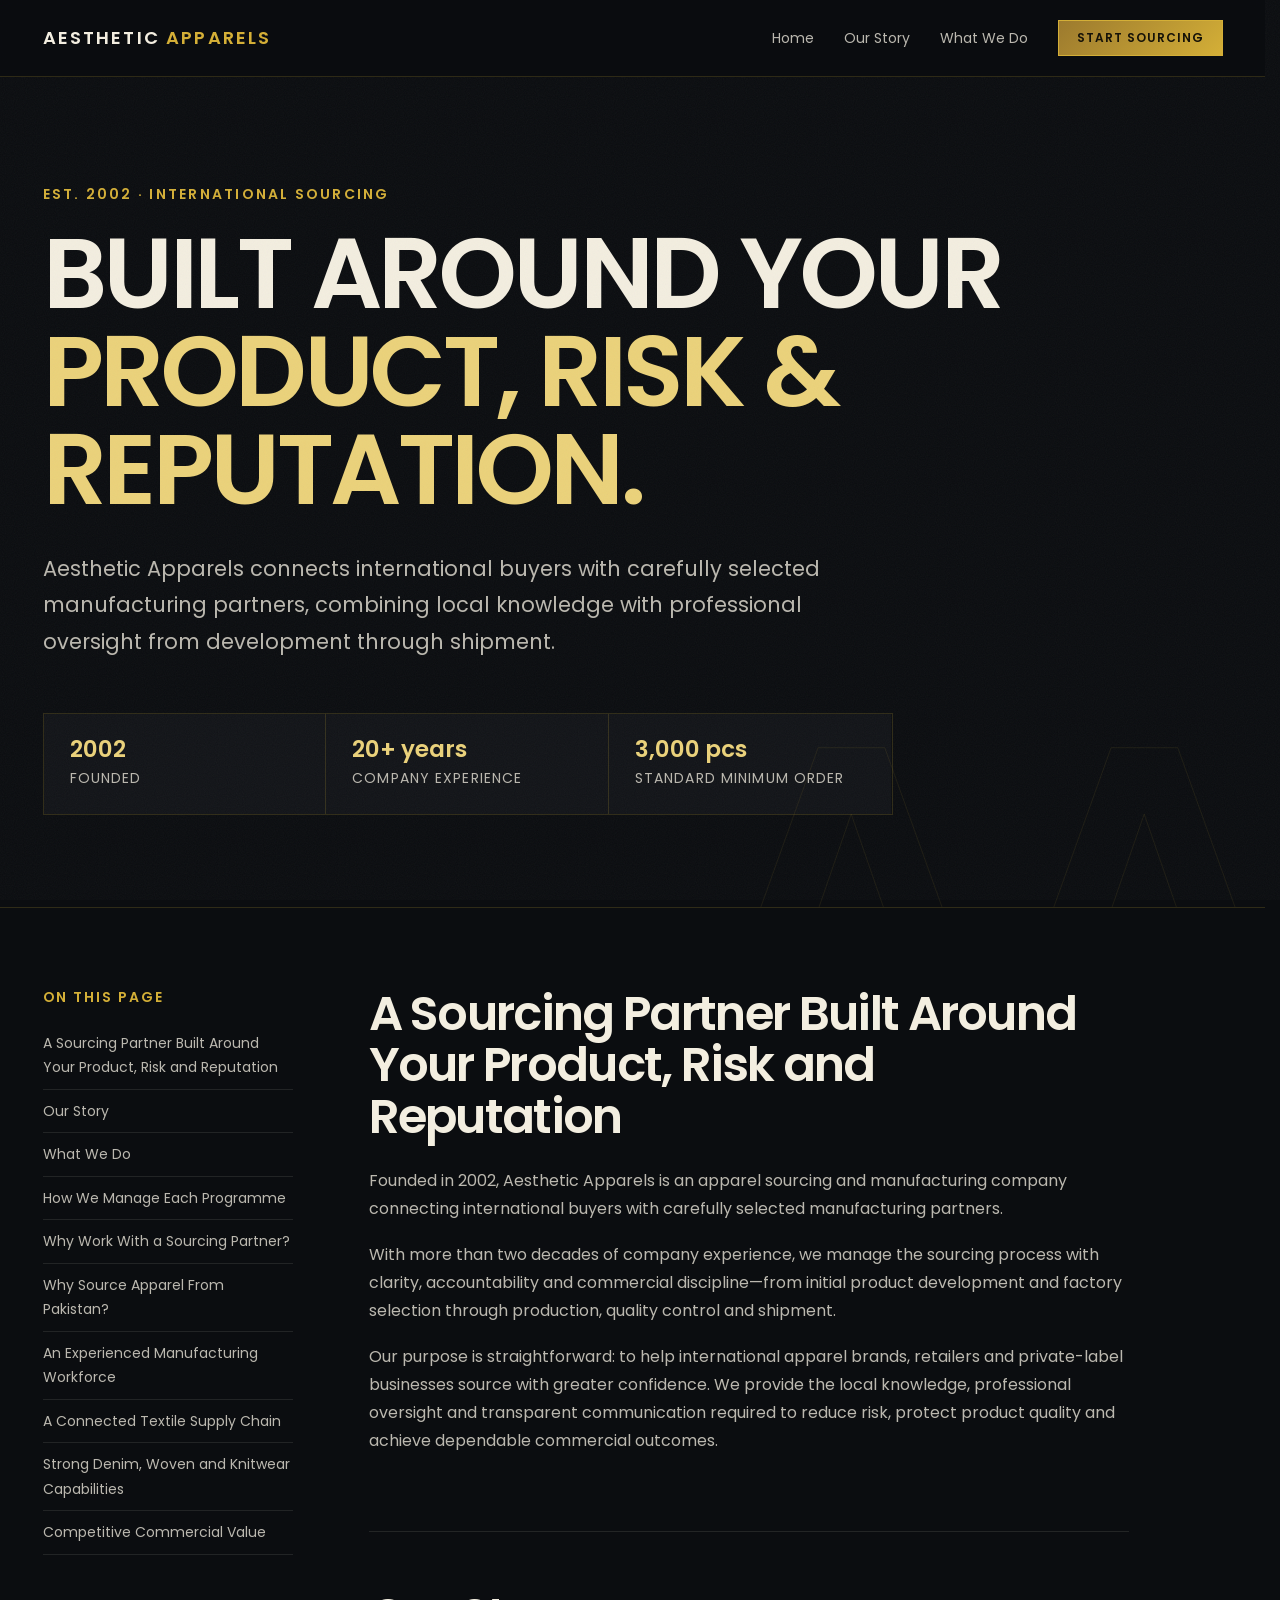
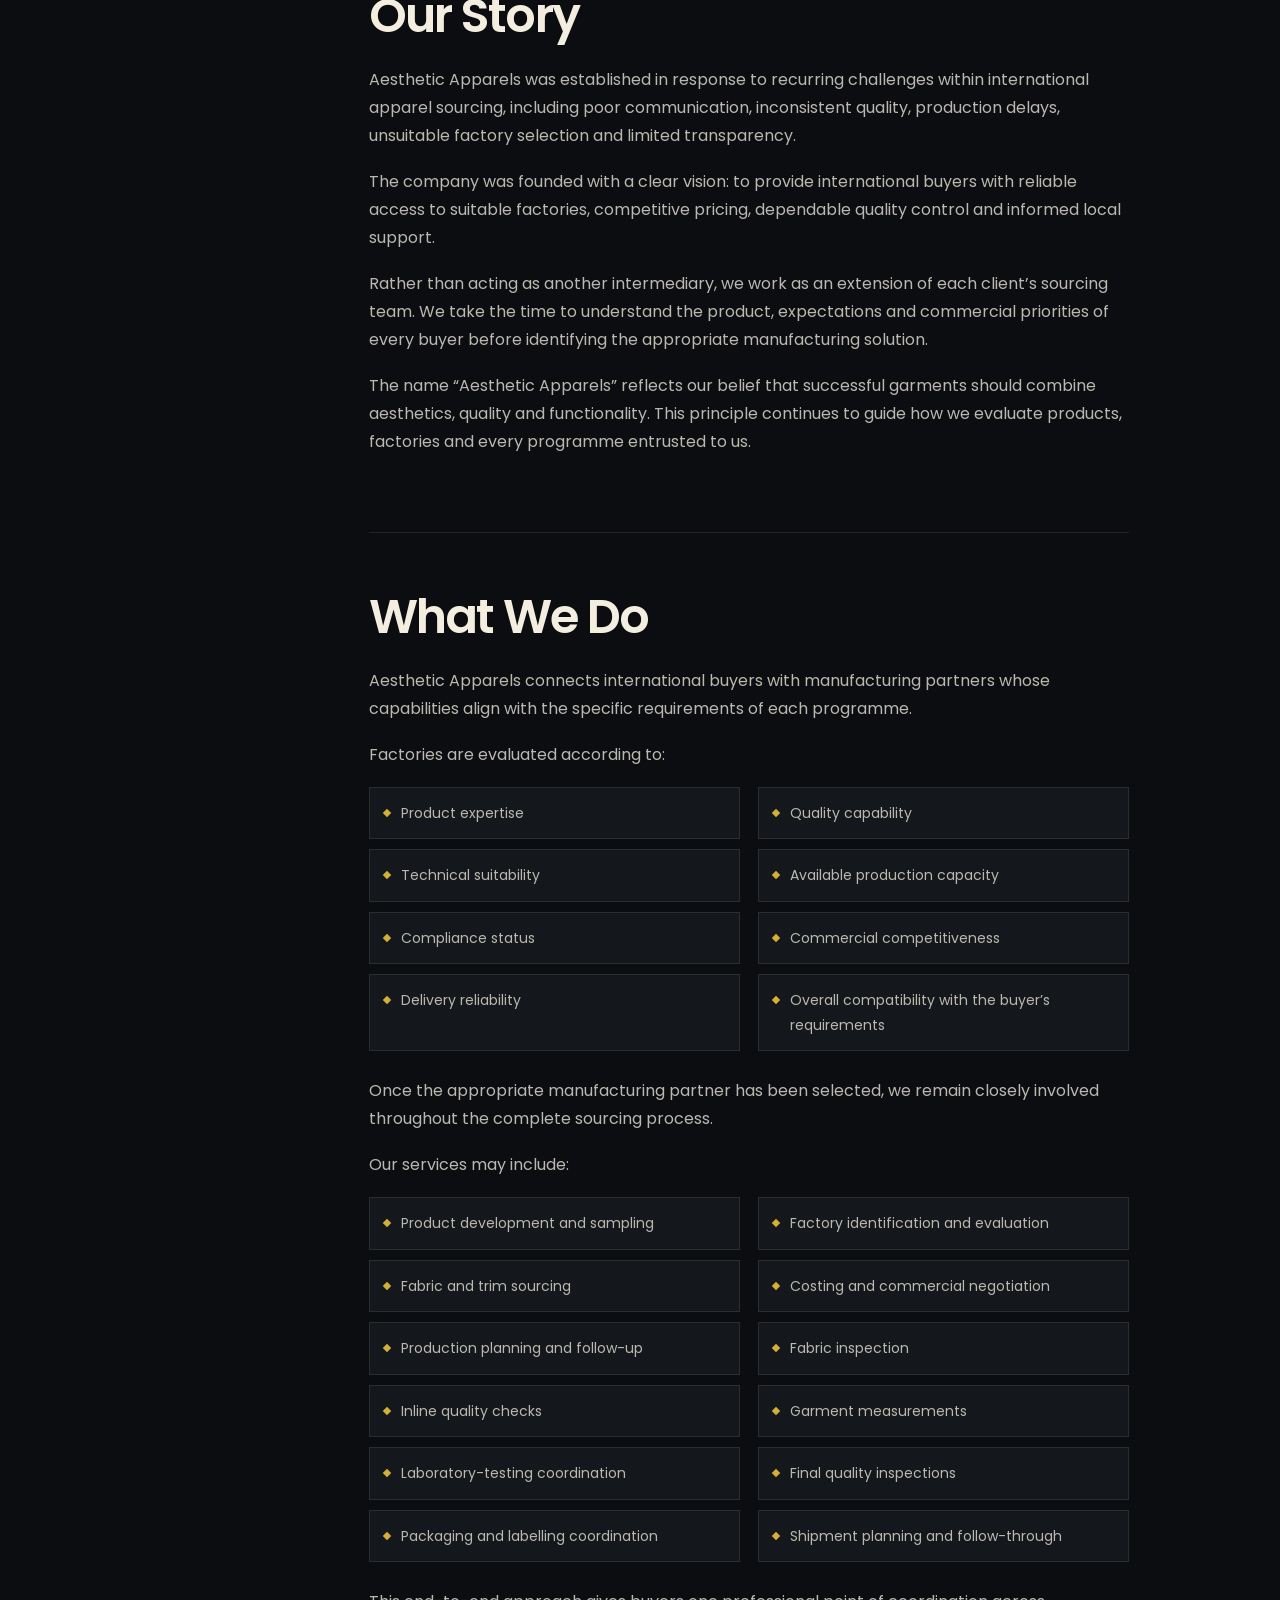
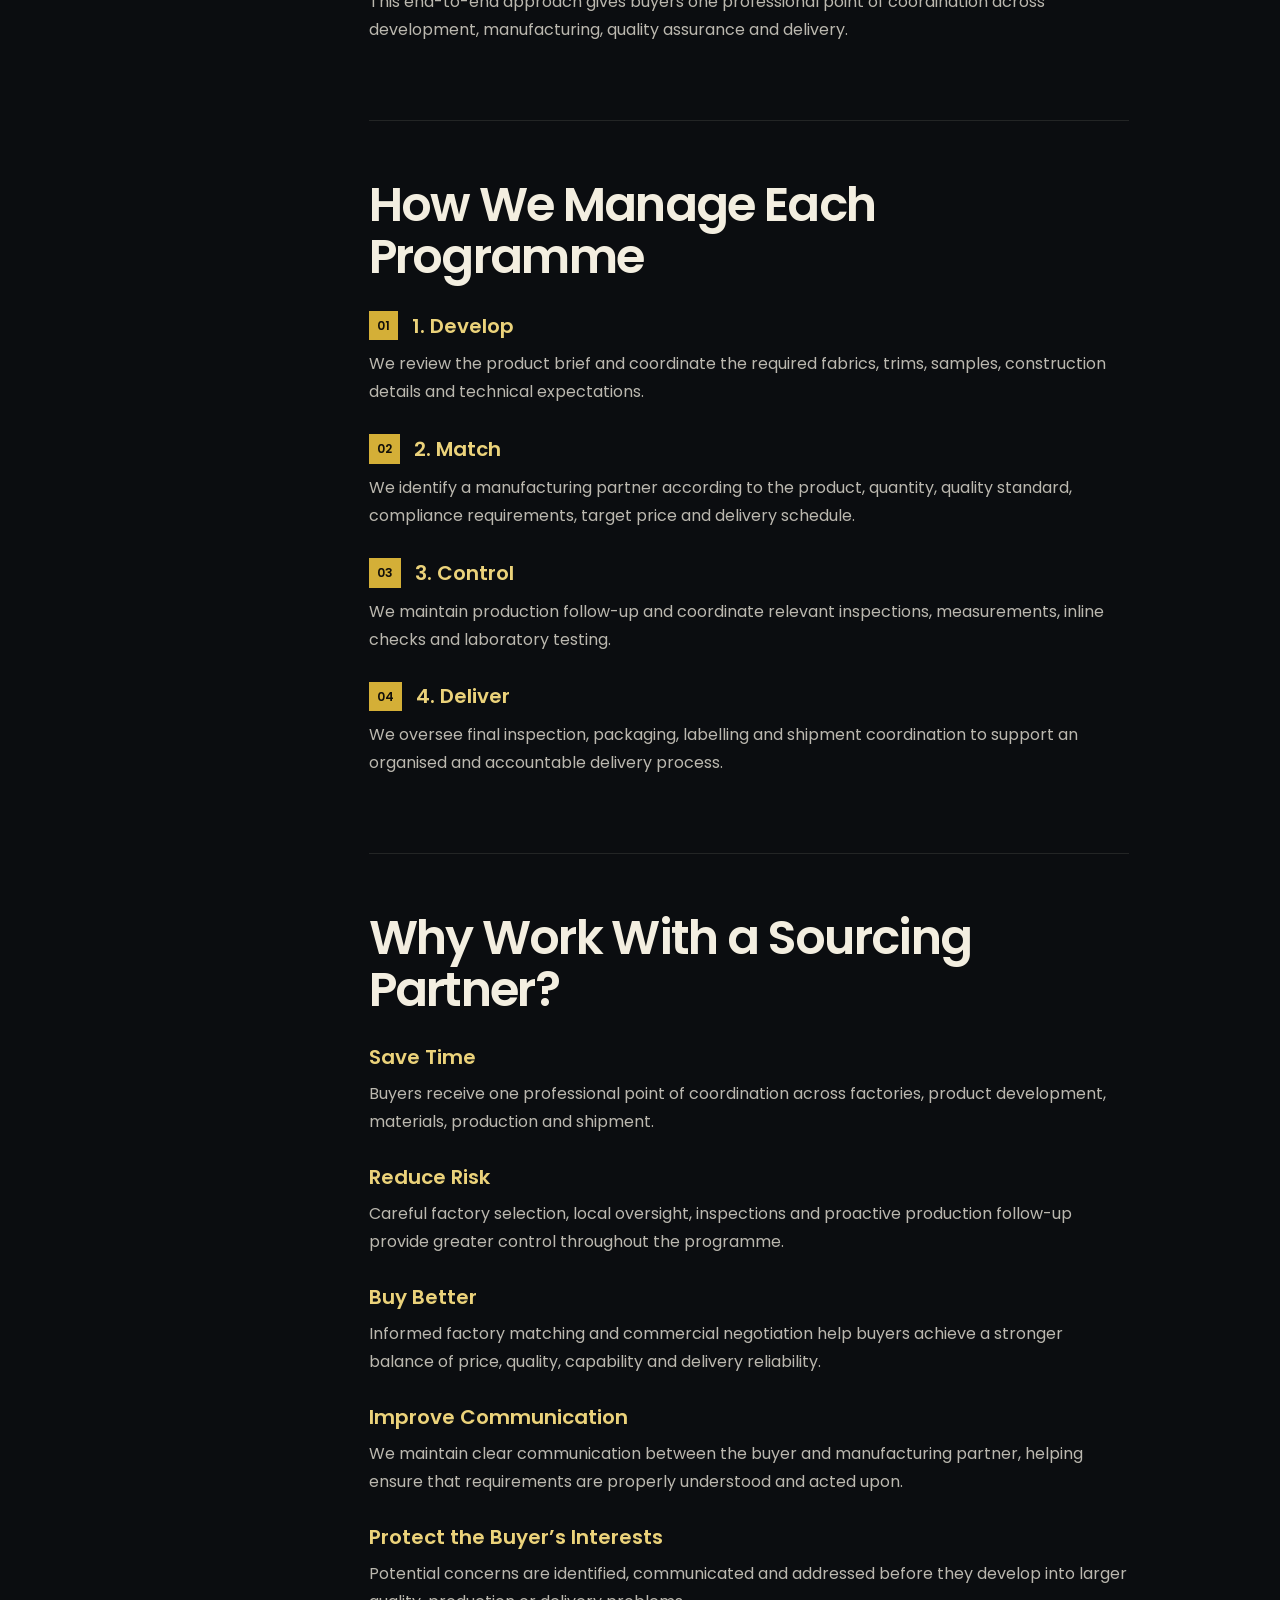
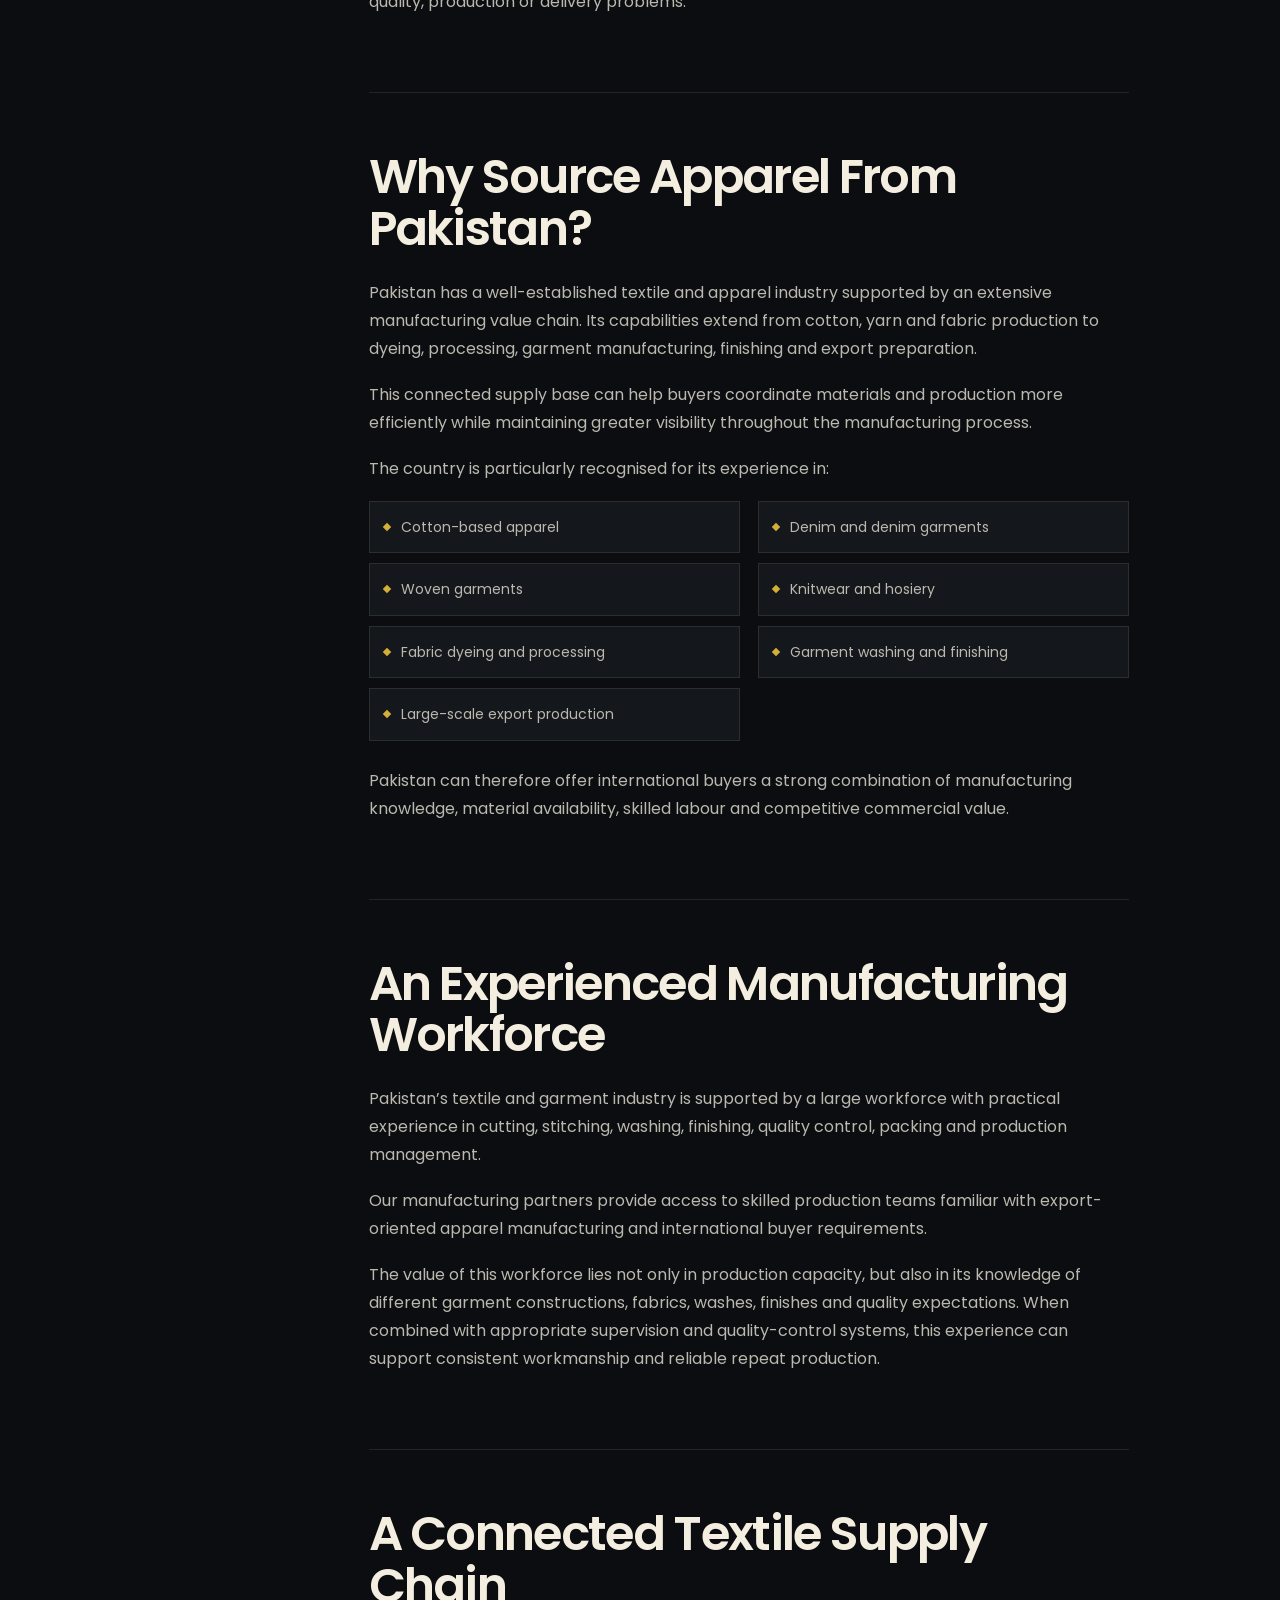
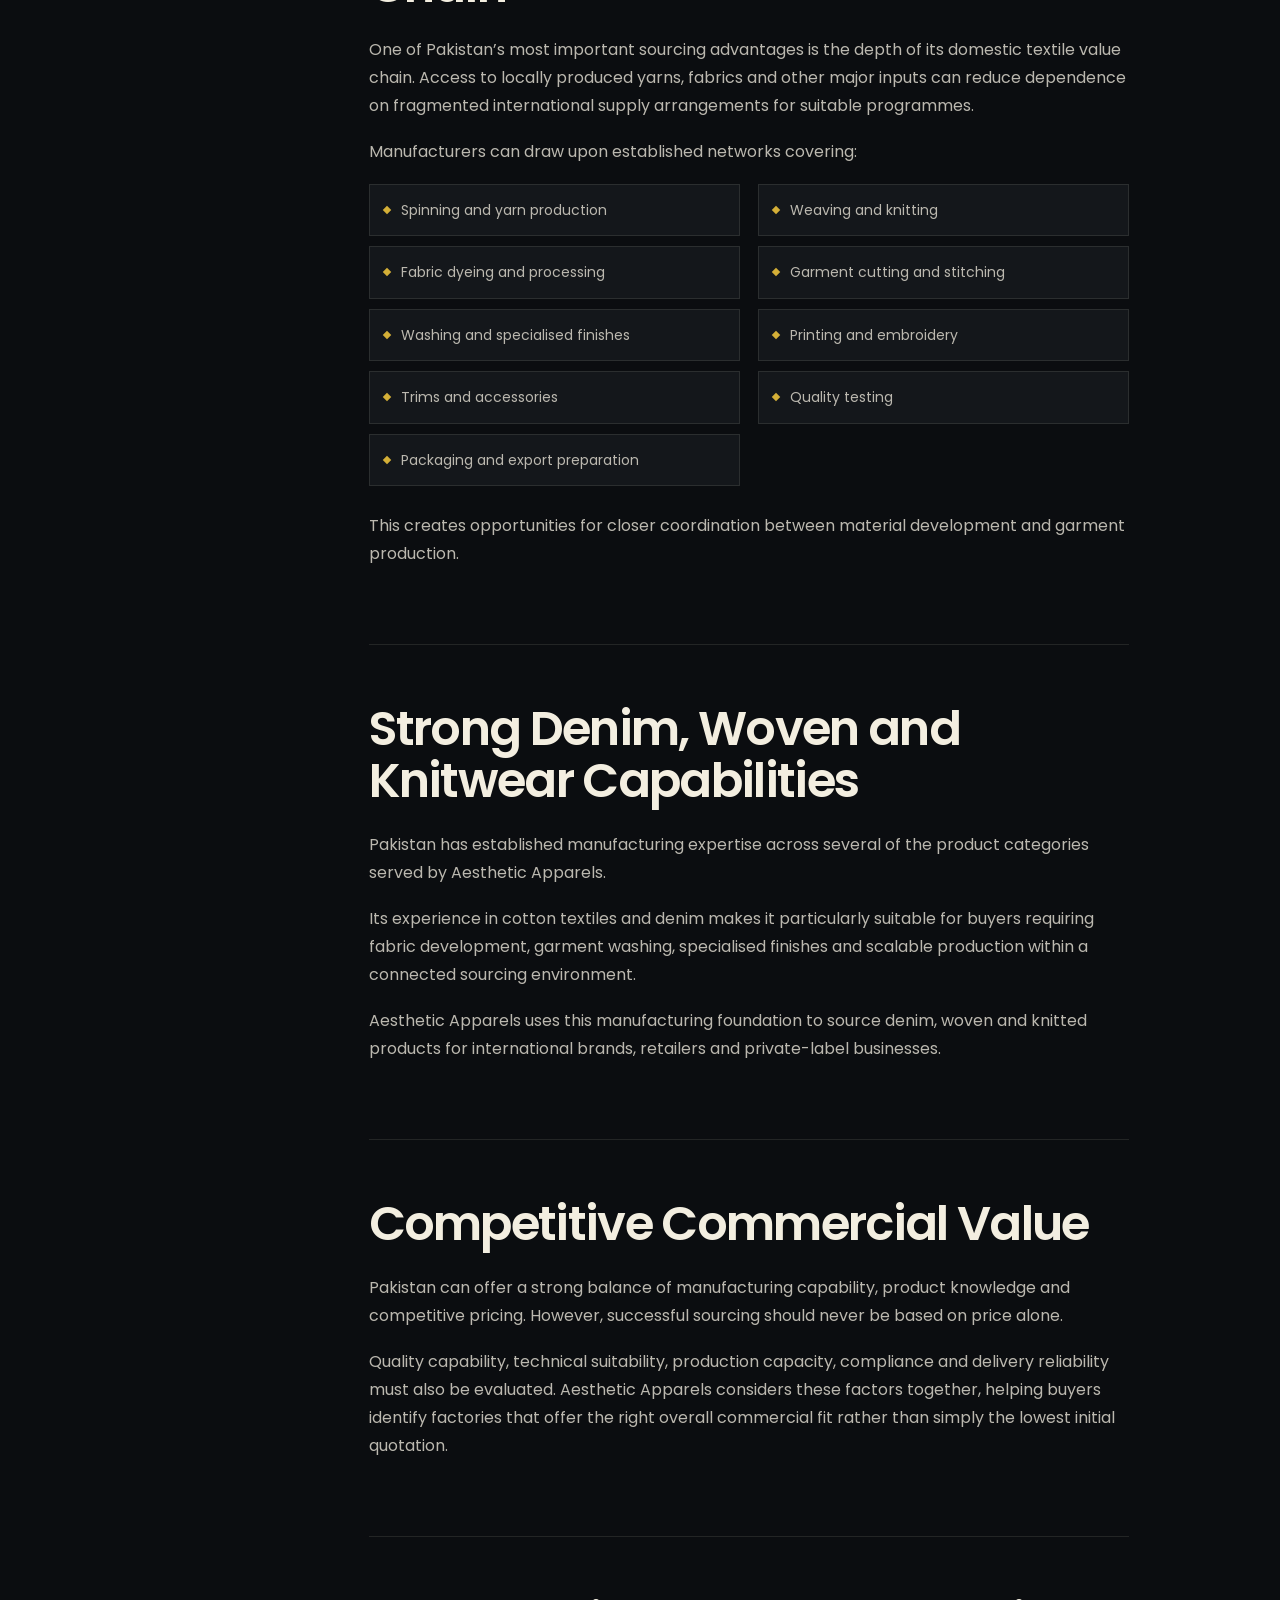
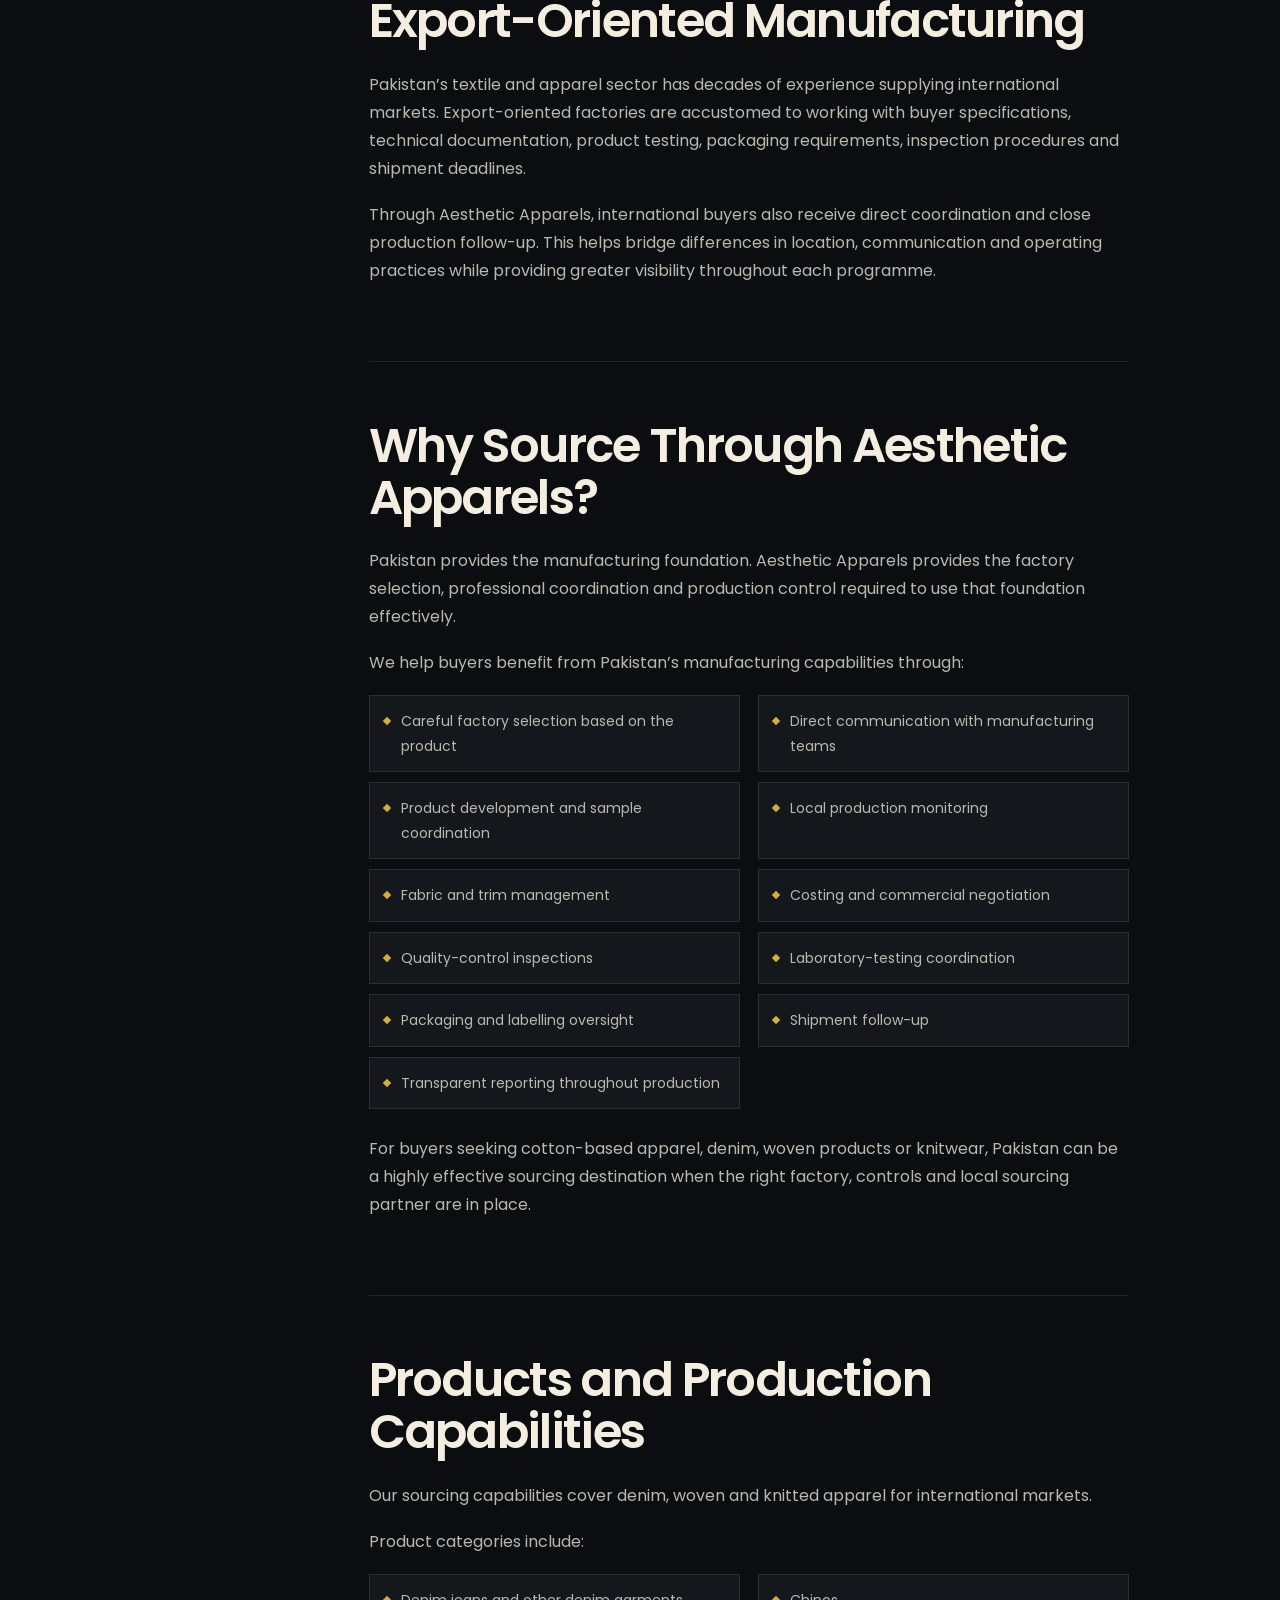
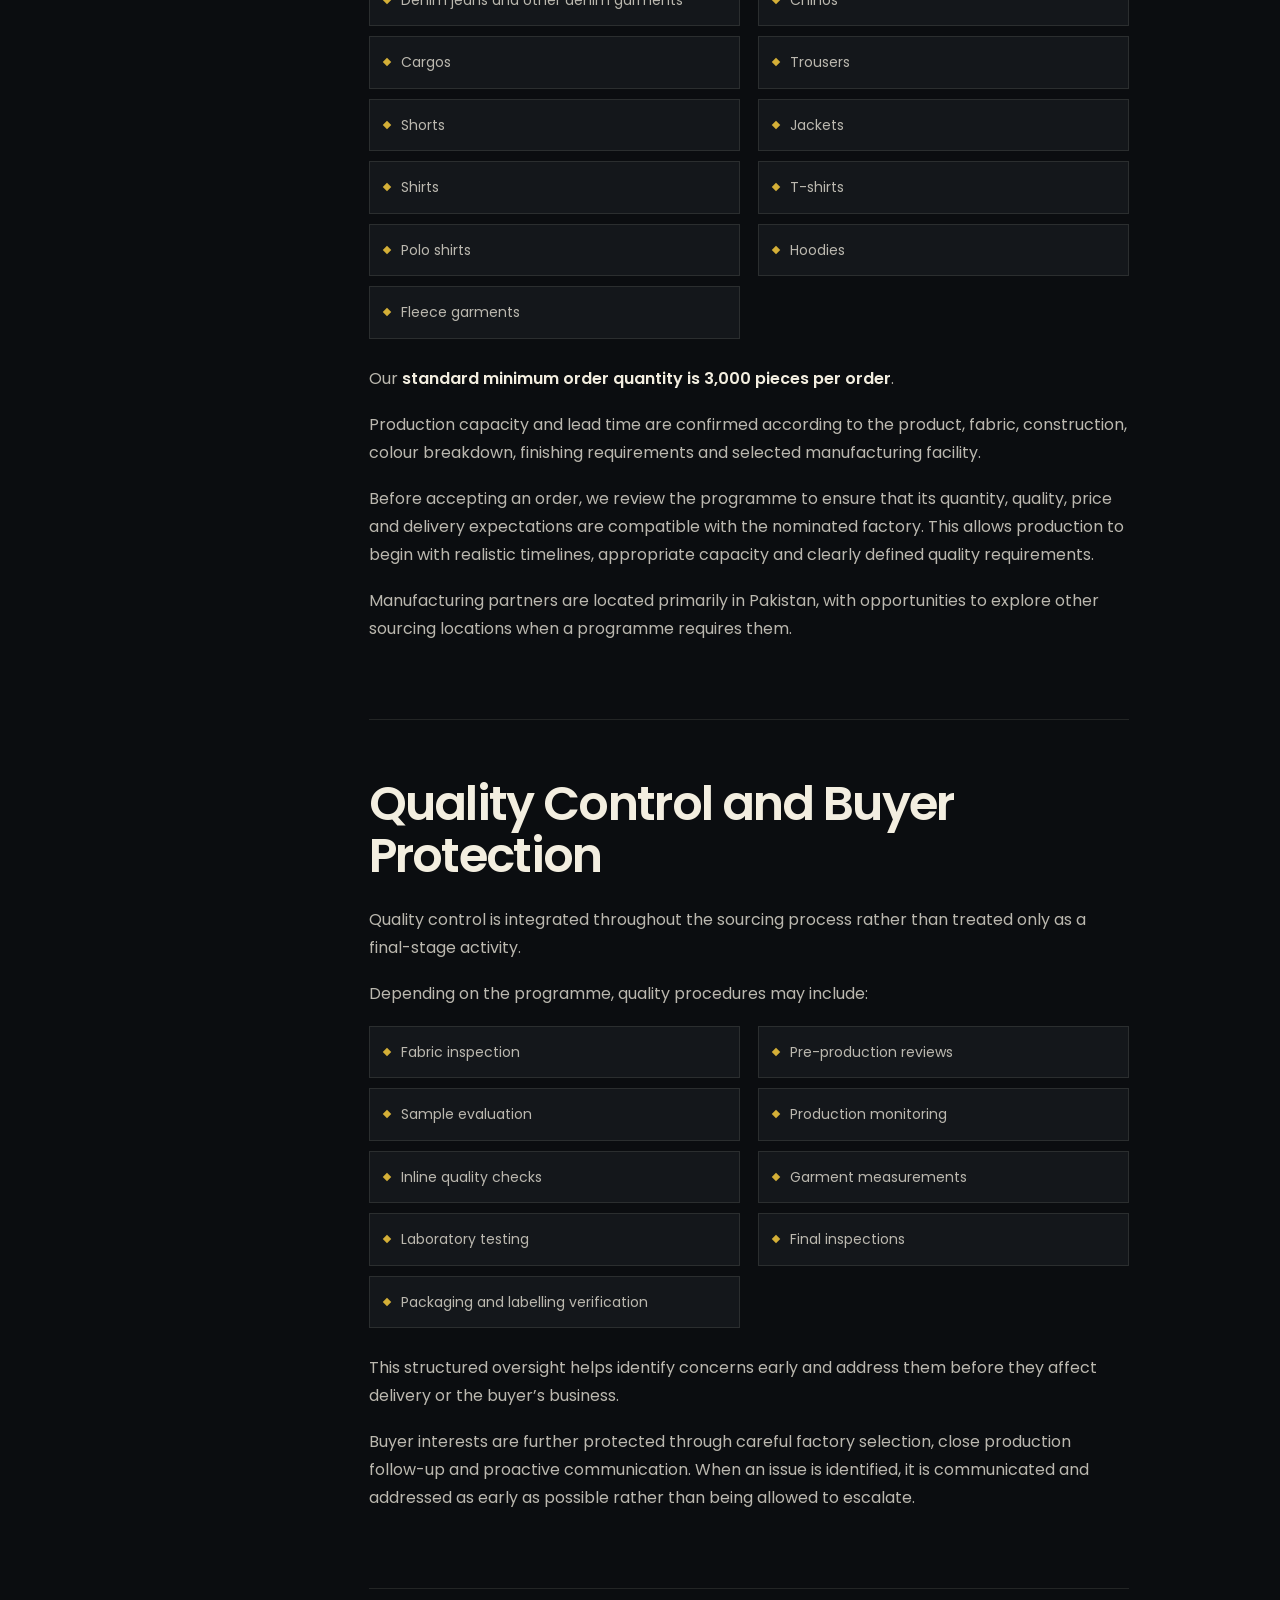
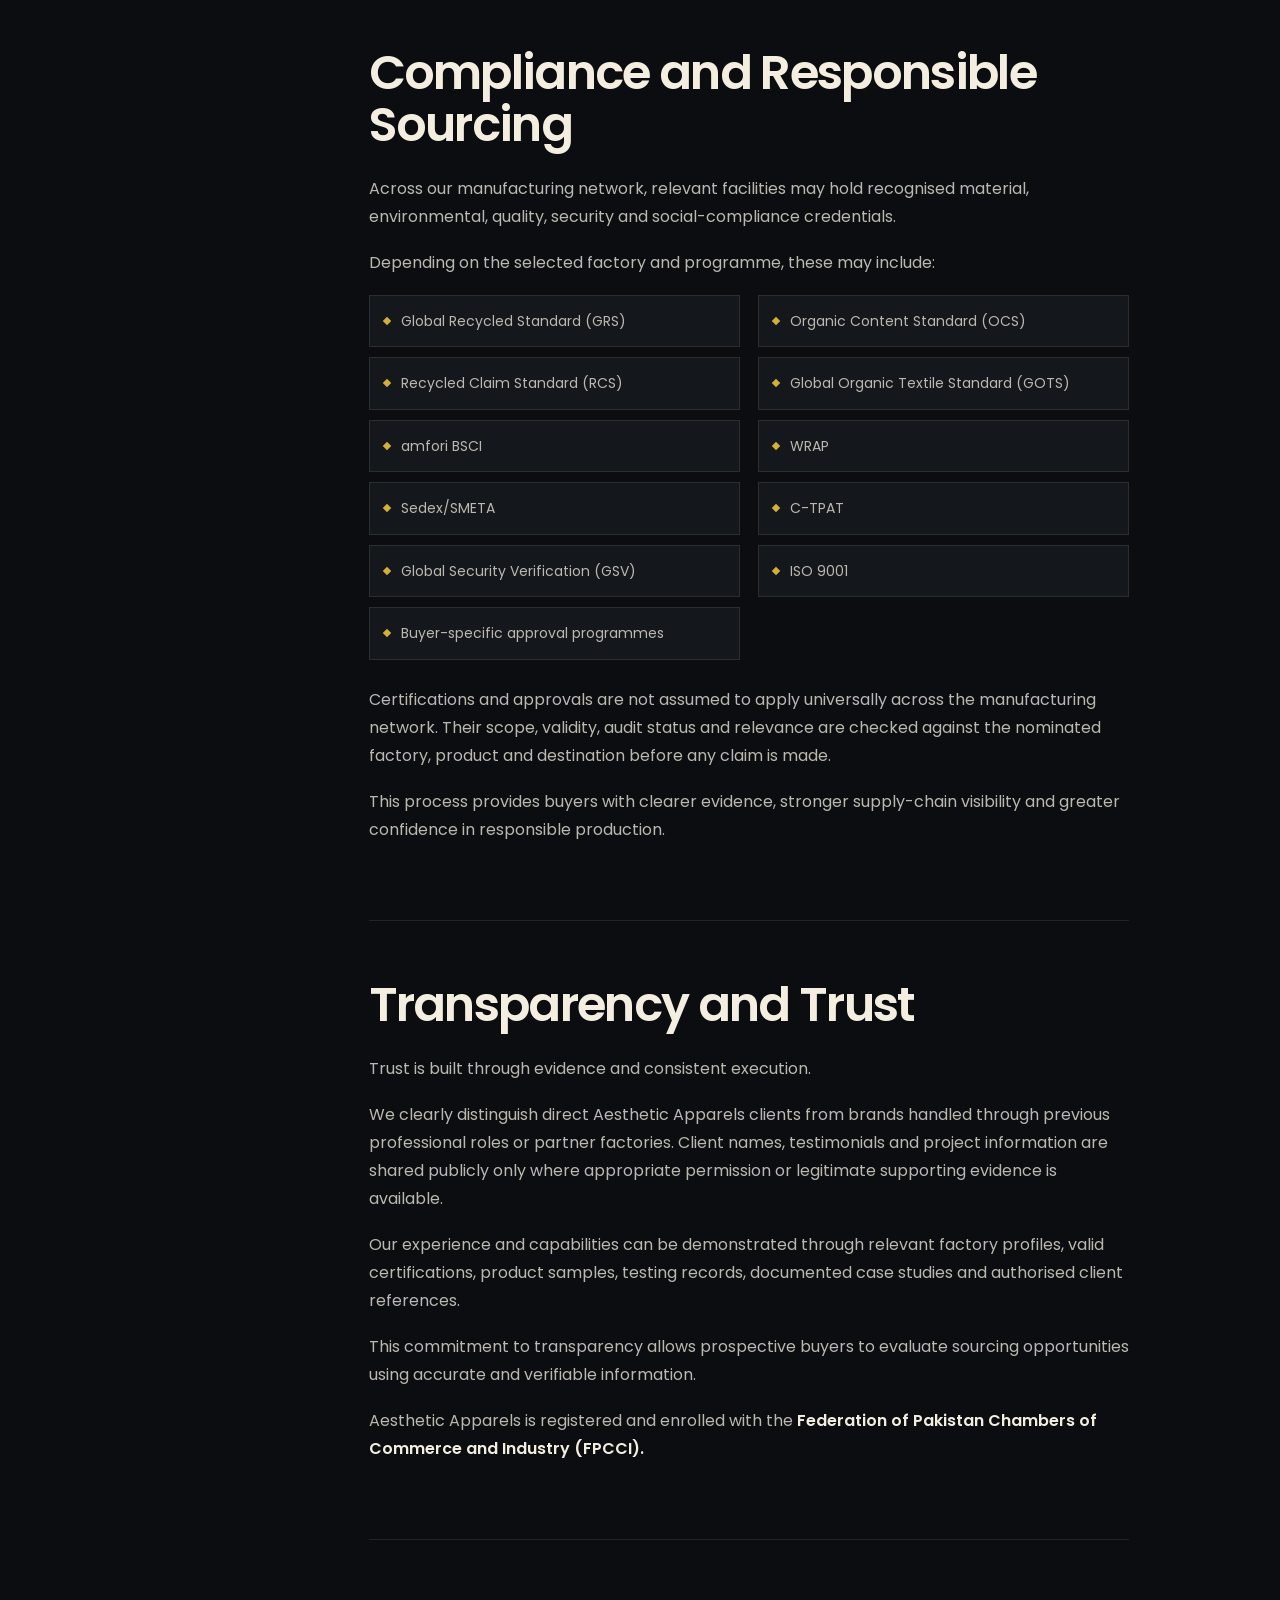
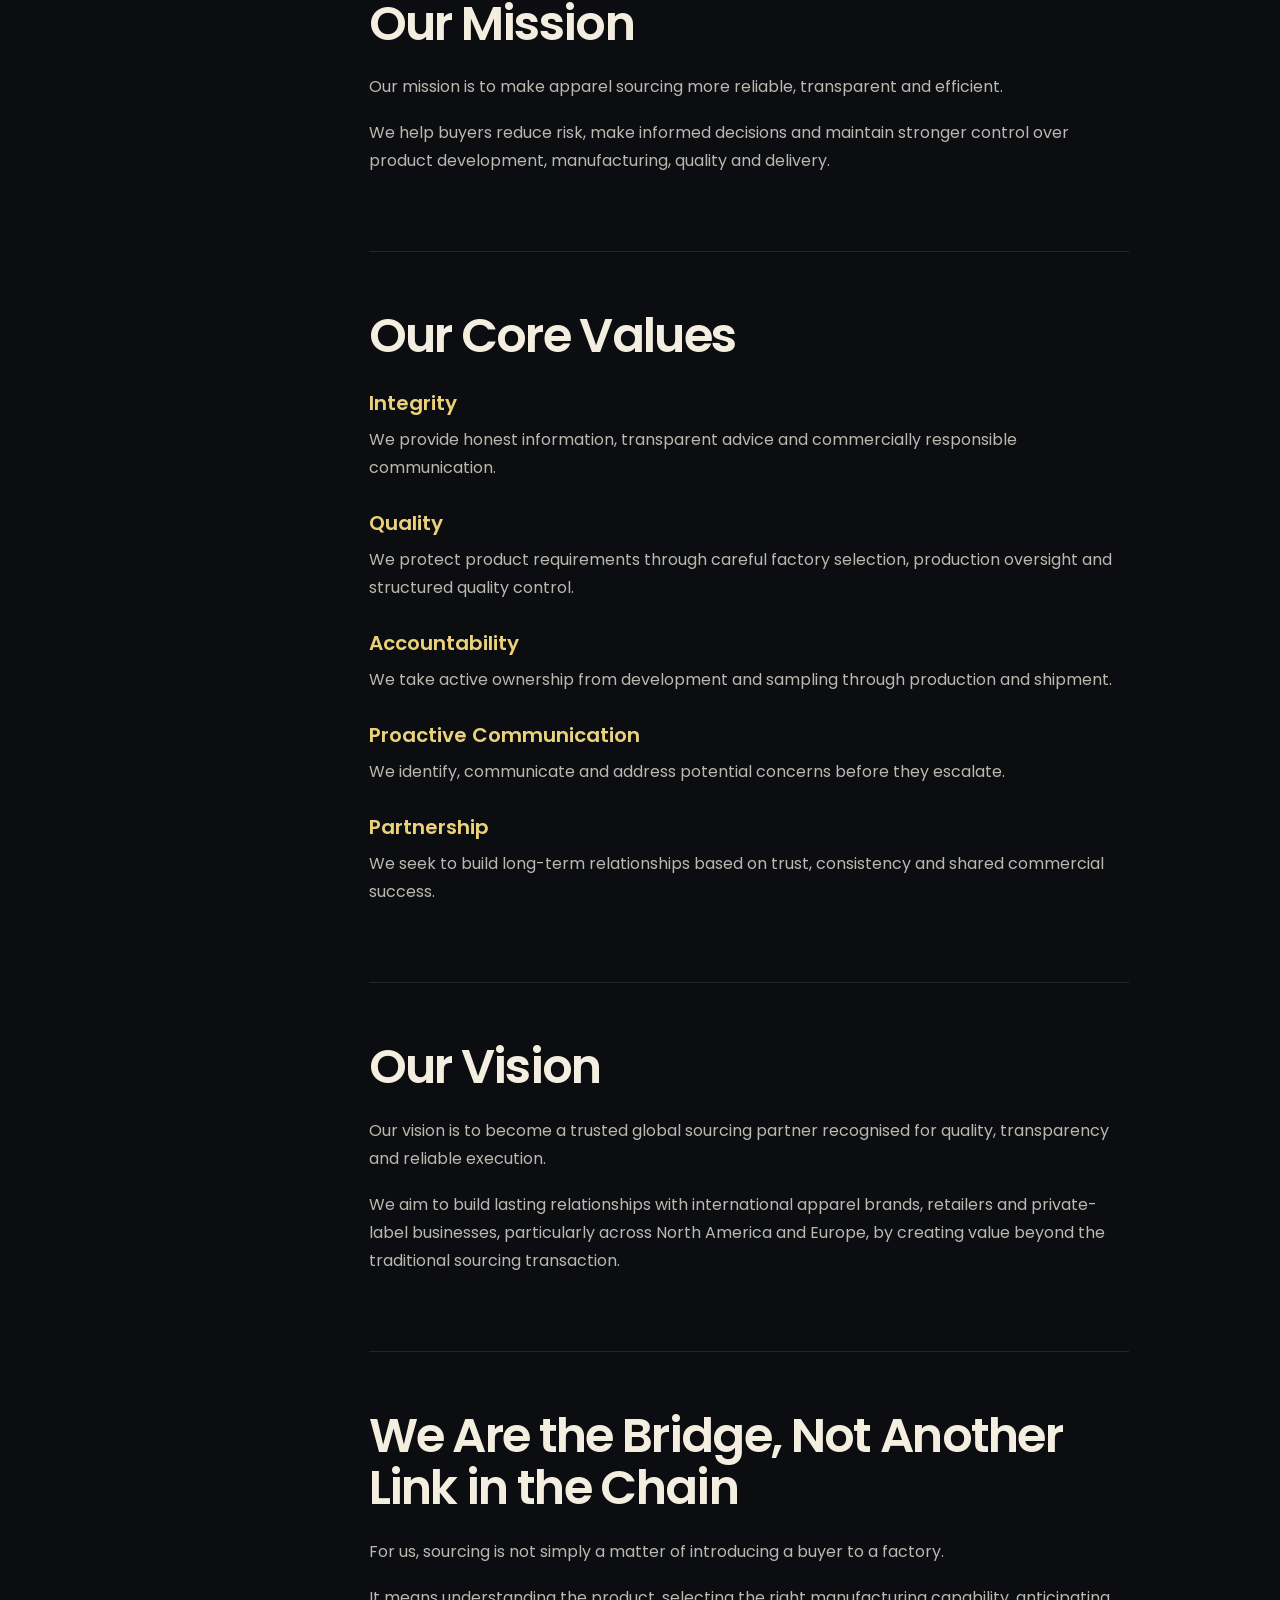
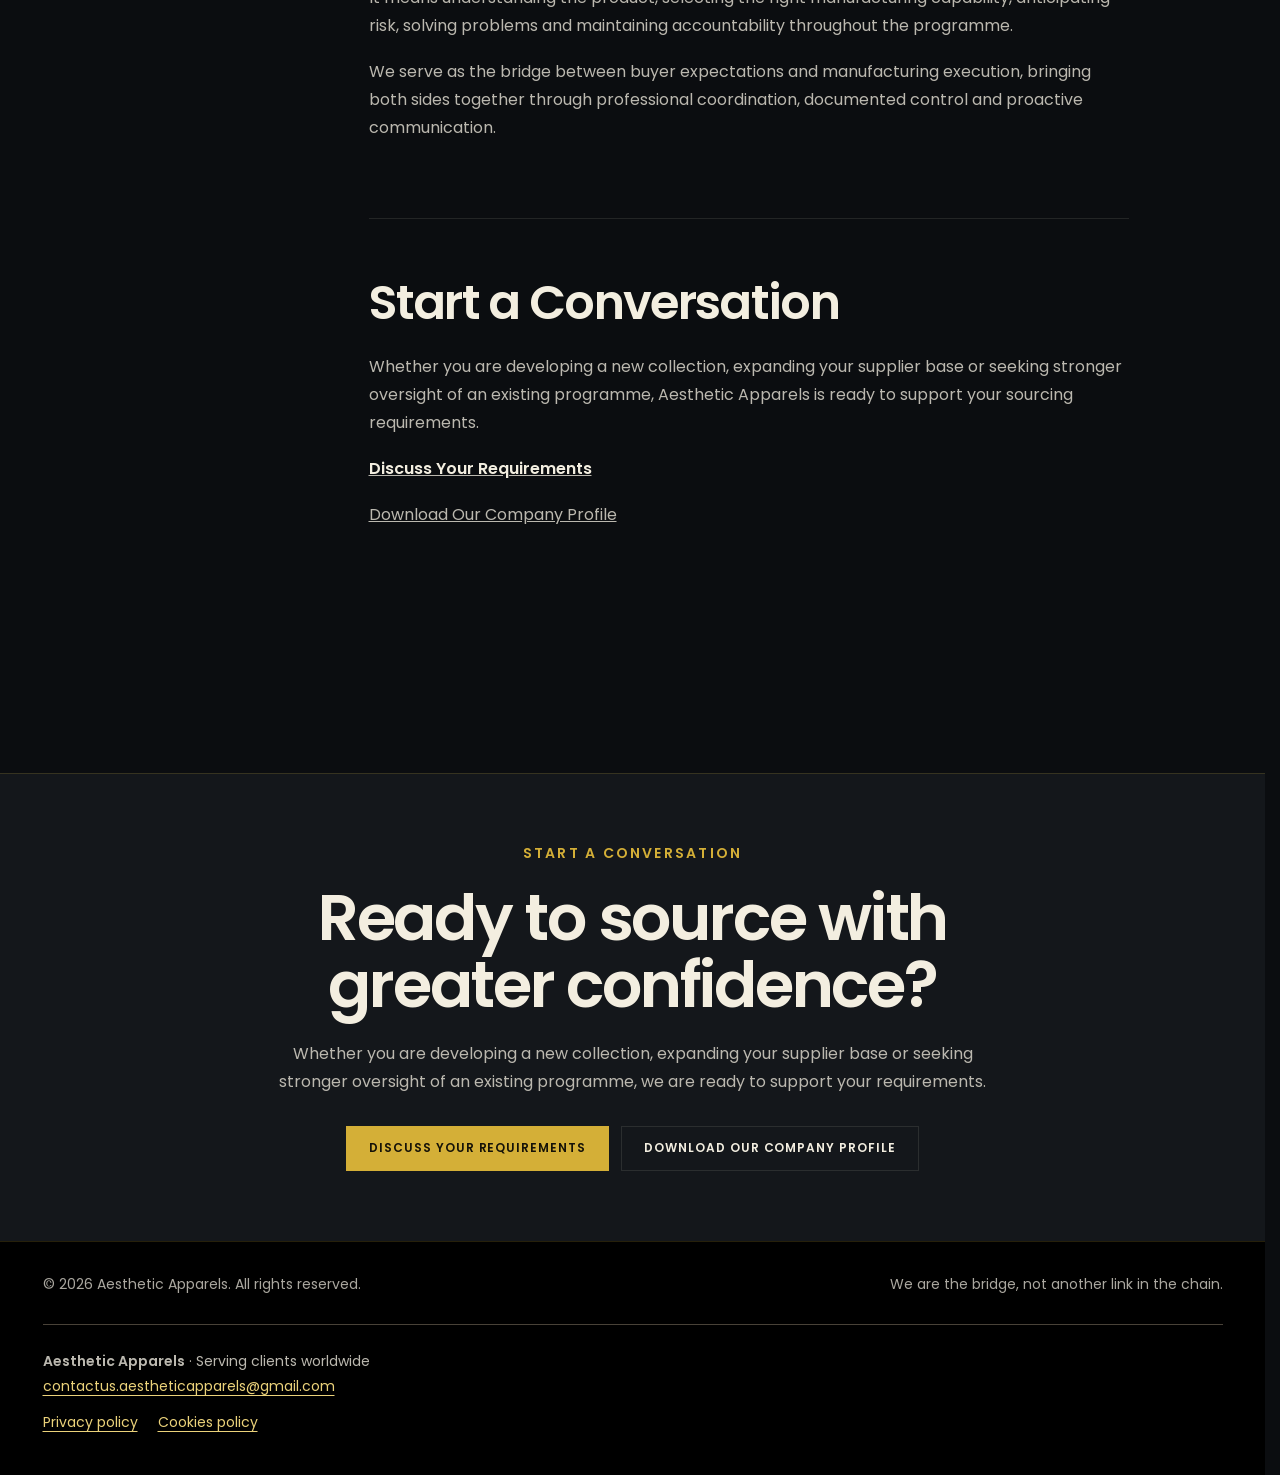
==== commit b5d316be: "Improve website privacy, accessibility and inquiry experience" ====
--- a/about.html
+++ b/about.html
@@ -1,144 +1,26 @@
 <!DOCTYPE html>
 <html lang="en">
 <head>
-  <meta charset="UTF-8">
+  <meta charset="UTF-8"><meta http-equiv="Content-Security-Policy" content="default-src 'self'; base-uri 'self'; object-src 'none'; form-action https://api.web3forms.com; img-src 'self' data: https://hcaptcha.com https://*.hcaptcha.com; style-src 'self' 'unsafe-inline' https://hcaptcha.com https://*.hcaptcha.com; font-src 'self'; script-src 'self'  https://hcaptcha.com https://*.hcaptcha.com; connect-src https://api.web3forms.com https://hcaptcha.com https://*.hcaptcha.com; frame-src https://hcaptcha.com https://*.hcaptcha.com; upgrade-insecure-requests">
   <meta name="viewport" content="width=device-width, initial-scale=1.0">
   <title>About Aesthetic Apparels — Sourcing Built on Accountability</title>
   <meta name="description" content="Learn about Aesthetic Apparels, sourcing process, manufacturing network, quality controls, values and vision.">
   <meta name="theme-color" content="#0B0D10">
-  <link rel="preconnect" href="https://fonts.googleapis.com">
-  <link rel="preconnect" href="https://api.fontshare.com">
-  <link href="https://fonts.googleapis.com/css2?family=Poppins:wght@400;500;600&display=swap" rel="stylesheet">
-  <link href="https://api.fontshare.com/v2/css?f[]=general-sans@400,500,600,700&display=swap" rel="stylesheet">
-  <style>
-    :root{--bg:#0b0d10;--panel:#14171b;--panel2:#191d22;--gold:#d4af37;--gold-light:#ebd27a;--gold-deep:#9c7a2e;--cream:#f3eee0;--dim:rgba(243,238,224,.68);--line:rgba(212,175,55,.18);--soft:rgba(243,238,224,.1)}
-    *{box-sizing:border-box;margin:0;padding:0}html{scroll-behavior:smooth;scroll-padding-top:110px}body{background:var(--bg);color:var(--cream);font-family:'Poppins',sans-serif;line-height:1.75;-webkit-font-smoothing:antialiased}
-    body:before{content:"";position:fixed;inset:0;pointer-events:none;opacity:.045;z-index:10;background-image:url("data:image/svg+xml,%3Csvg xmlns='http://www.w3.org/2000/svg' width='120' height='120'%3E%3Cfilter id='n'%3E%3CfeTurbulence type='fractalNoise' baseFrequency='.9' numOctaves='2' stitchTiles='stitch'/%3E%3C/filter%3E%3Crect width='100%25' height='100%25' filter='url(%23n)'/%3E%3C/svg%3E")}
-    a{color:inherit}.wrap{width:min(1180px,calc(100% - 48px));margin:auto}.display,h1,h2{font-family:'General Sans',sans-serif;letter-spacing:-.035em}header{position:sticky;top:0;z-index:20;background:rgba(11,13,16,.9);backdrop-filter:blur(12px);border-bottom:1px solid var(--line)}
-    .nav{min-height:76px;display:flex;align-items:center;justify-content:space-between;gap:24px}.brand{text-decoration:none;font:600 18px/1 'General Sans',sans-serif;letter-spacing:.12em;text-transform:uppercase}.brand span{color:var(--gold)}.nav-links{display:flex;align-items:center;gap:30px;font-size:14px}.nav-links a{text-decoration:none;color:var(--dim)}.nav-links a:hover{color:var(--cream)}.cta{padding:10px 18px;border:1px solid var(--gold);background:linear-gradient(135deg,var(--gold-deep),var(--gold));color:#151208!important;font:600 12px/1.2 'General Sans',sans-serif;text-transform:uppercase;letter-spacing:.08em}
-    .hero{position:relative;overflow:hidden;padding:108px 0 92px;border-bottom:1px solid var(--line)}.hero:after{content:"AA";position:absolute;right:-2vw;bottom:-10vw;font:700 clamp(180px,32vw,500px)/.7 'General Sans',sans-serif;color:transparent;-webkit-text-stroke:1px rgba(212,175,55,.09);pointer-events:none}.eyebrow{color:var(--gold);font:600 12px/1.3 'General Sans',sans-serif;letter-spacing:.16em;text-transform:uppercase;margin-bottom:22px}.hero h1{font-size:clamp(48px,7.8vw,105px);line-height:.98;max-width:1000px;text-transform:uppercase}.gold{background:linear-gradient(100deg,var(--gold-deep),var(--gold-light) 48%,var(--gold));color:transparent;background-clip:text}.intro{max-width:790px;margin-top:32px;font-size:clamp(17px,2vw,21px);color:var(--dim)}.facts{display:grid;grid-template-columns:repeat(3,1fr);margin-top:52px;border:1px solid var(--line);max-width:850px}.fact{padding:22px 26px;background:rgba(20,23,27,.76);border-right:1px solid var(--line)}.fact:last-child{border:0}.fact strong{display:block;font:600 23px/1.2 'General Sans',sans-serif;color:var(--gold-light)}.fact span{font-size:12px;color:var(--dim);text-transform:uppercase;letter-spacing:.08em}
-    .layout{display:grid;grid-template-columns:250px minmax(0,760px);gap:76px;align-items:start;padding:80px 0 110px}.toc{position:sticky;top:110px}.toc-label{font:600 11px/1.3 'General Sans',sans-serif;color:var(--gold);letter-spacing:.14em;text-transform:uppercase;margin-bottom:16px}.toc a{display:block;text-decoration:none;color:var(--dim);font-size:13px;padding:9px 0;border-bottom:1px solid var(--soft)}.toc a:hover{color:var(--cream)}article section{padding:0 0 58px;margin-bottom:58px;border-bottom:1px solid var(--soft)}article section:last-child{border-bottom:0}article h2{font-size:clamp(30px,4vw,48px);line-height:1.08;margin-bottom:24px}article h3{font:600 20px/1.3 'General Sans',sans-serif;margin:28px 0 10px;color:var(--gold-light)}article p{color:var(--dim);font-size:16px;margin:0 0 18px}article strong{color:var(--cream)}article ul{display:grid;grid-template-columns:repeat(2,minmax(0,1fr));gap:10px 18px;list-style:none;margin:18px 0 26px}article li{position:relative;padding:13px 14px 13px 31px;background:var(--panel);border:1px solid var(--soft);font-size:14px;color:var(--dim)}article li:before{content:"";position:absolute;left:14px;top:22px;width:6px;height:6px;background:var(--gold);transform:rotate(45deg)}
-    blockquote{margin:34px 0;padding:28px 30px;border-left:3px solid var(--gold);background:linear-gradient(90deg,rgba(212,175,55,.1),rgba(20,23,27,.55));font:500 clamp(20px,3vw,28px)/1.5 'General Sans',sans-serif}blockquote p{font:inherit;color:var(--cream);margin:0}.steps{counter-reset:step}.steps h3{display:flex;gap:14px;align-items:center}.steps h3:before{counter-increment:step;content:"0" counter(step);font-size:12px;color:#12100a;background:var(--gold);padding:7px 8px}.final-cta{padding:70px 0;background:var(--panel);border-top:1px solid var(--line);text-align:center}.final-cta h2{font-size:clamp(34px,5vw,64px);line-height:1.05;max-width:850px;margin:0 auto 22px}.final-cta p{color:var(--dim);max-width:720px;margin:0 auto 30px}.actions{display:flex;justify-content:center;gap:12px;flex-wrap:wrap}.button{padding:14px 22px;text-decoration:none;font:600 12px/1.2 'General Sans',sans-serif;text-transform:uppercase;letter-spacing:.08em;border:1px solid var(--gold);background:var(--gold);color:#151208}.button.secondary{background:transparent;color:var(--cream);border-color:var(--soft)}footer{background:#000;border-top:1px solid var(--line);padding:30px 0;color:rgba(243,238,224,.45);font-size:12px}.footer-inner{display:flex;justify-content:space-between;gap:20px}
-    @media(max-width:850px){.nav-links a:not(.cta){display:none}.layout{grid-template-columns:1fr;padding-top:50px}.toc{display:none}.facts{grid-template-columns:1fr}.fact{border-right:0;border-bottom:1px solid var(--line)}article ul{grid-template-columns:1fr}.hero{padding:76px 0 68px}}
-    @media(max-width:520px){.wrap{width:min(100% - 30px,1180px)}.brand{font-size:14px}.nav{min-height:68px}.hero h1{font-size:42px}.footer-inner{display:block}.footer-inner span{display:block;margin-top:6px}}
-    @media(prefers-reduced-motion:reduce){html{scroll-behavior:auto}}
-  /* Inquiry popup: shared by the home and About pages. */
-html{scrollbar-gutter:stable;}
-html.inquiry-is-open,html.inquiry-is-open body{overflow:hidden;}
-.inquiry-overlay{
-  --inquiry-panel:#14171b;--inquiry-text:#f3eee0;--inquiry-muted:rgba(243,238,224,.68);
-  position:fixed;inset:0;z-index:10000;display:grid;place-items:center;
-  padding:20px;background:rgba(5,7,10,.52);
-  -webkit-backdrop-filter:blur(4px);backdrop-filter:blur(4px);
-}
-.inquiry-overlay[hidden]{display:none!important;}
-.inquiry-overlay:not([hidden]){animation:inquiry-backdrop-in 280ms ease-out both;}
-.inquiry-overlay:not([hidden]) .inquiry-dialog{animation:inquiry-pop-in 420ms cubic-bezier(.16,1,.3,1) both;transform-origin:50% 45%;}
-@keyframes inquiry-backdrop-in{from{opacity:0;}to{opacity:1;}}
-@keyframes inquiry-pop-in{
-  from{opacity:0;transform:translateY(16px) scale(.97);}
-  to{opacity:1;transform:none;}
-}
-.inquiry-dialog{
-  width:min(740px,100%);max-height:calc(100vh - 40px);max-height:calc(100dvh - 40px);
-  display:flex;flex-direction:column;overflow:hidden;min-width:0;
-  color:var(--inquiry-text);background:var(--inquiry-panel);
-  border:1px solid rgba(212,175,55,.35);border-radius:18px;
-  box-shadow:0 32px 100px rgba(0,0,0,.55),0 0 0 1px rgba(255,255,255,.025);
-  font-family:'Poppins',sans-serif;line-height:1.6;
-}
-.inquiry-dialog .inquiry-heading{
-  position:relative;flex:none;padding:28px 76px 24px 32px;
-  border-bottom:1px solid rgba(212,175,55,.18);
-  background:linear-gradient(115deg,rgba(212,175,55,.065),transparent 72%);
-}
-.inquiry-dialog .inquiry-eyebrow{
-  margin:0 0 10px;color:#d4af37;font:600 12px/1.3 'General Sans',sans-serif;
-  letter-spacing:.14em;text-transform:uppercase;
-}
-.inquiry-dialog h2{
-  margin:0;font:600 clamp(26px,3vw,34px)/1.15 'General Sans',sans-serif;
-  letter-spacing:-.035em;text-transform:none;color:var(--inquiry-text);
-}
-.inquiry-dialog h2:focus{outline:none;}
-.inquiry-close{
-  position:absolute;top:24px;right:24px;width:40px;height:40px;
-  display:grid;place-items:center;padding:0;appearance:none;cursor:pointer;
-  border:1px solid rgba(243,238,224,.16);border-radius:50%;
-  background:rgba(0,0,0,.2);color:var(--inquiry-text);
-  font:400 27px/1 Arial,sans-serif;transition:background .18s,border-color .18s;
-}
-.inquiry-close:hover{background:rgba(212,175,55,.1);border-color:#d4af37;}
-.inquiry-close:focus-visible,.inquiry-dialog a:focus-visible{outline:2px solid #d4af37;outline-offset:4px;}
-.inquiry-body{min-height:0;overflow-y:auto;overscroll-behavior:contain;padding:24px 32px 32px;scrollbar-width:thin;scrollbar-color:#4a422b #14171b;}
-.inquiry-description{font-size:15px;color:var(--inquiry-muted);margin:0 0 16px;}
-.inquiry-contact{
-  display:flex;flex-wrap:wrap;justify-content:space-between;gap:6px 16px;
-  padding:0 0 22px;margin:0 0 24px;border-bottom:1px solid rgba(243,238,224,.1);
-  font-size:12px;color:var(--inquiry-muted);
-}
-.inquiry-contact a{color:#ebd27a;text-decoration:none;overflow-wrap:anywhere;min-width:0;}
-.inquiry-contact a:hover{text-decoration:underline;}
-.inquiry-dialog form{margin:0;padding:0;border:0;background:none;box-shadow:none;}
-.inquiry-dialog .form-row{display:grid;grid-template-columns:repeat(2,minmax(0,1fr));gap:12px 18px;margin-bottom:20px;}
-.inquiry-dialog .form-row>div{min-width:0;}
-.inquiry-dialog label{display:block;margin:0 0 7px;color:var(--inquiry-text);font:500 14px/1.4 'General Sans',sans-serif;letter-spacing:0;text-transform:none;}
-.inquiry-dialog input,.inquiry-dialog select,.inquiry-dialog textarea{
-  width:100%;min-width:0;padding:12px 14px;border:1px solid rgba(243,238,224,.17);border-radius:7px;
-  background:#0b0d10;color:var(--inquiry-text);font:400 16px/1.5 'Poppins',sans-serif;
-  transition:border-color .18s,box-shadow .18s;color-scheme:dark;
-}
-.inquiry-dialog input::placeholder,.inquiry-dialog textarea::placeholder{color:rgba(243,238,224,.38);opacity:1;}
-.inquiry-dialog input:focus,.inquiry-dialog select:focus,.inquiry-dialog textarea:focus{
-  outline:2px solid #d4af37;outline-offset:2px;border-color:rgba(212,175,55,.6);
-}
-.inquiry-dialog textarea{min-height:125px;resize:vertical;}
-.inquiry-dialog .full{grid-column:1/-1;}
-.inquiry-dialog .field-help{font-size:12px;line-height:1.5;color:var(--inquiry-muted);margin:-3px 0 0;}
-.inquiry-dialog .consent-row{display:flex;align-items:flex-start;gap:12px;padding:0;margin:0 0 18px;}
-.inquiry-dialog .consent-row input{width:18px;height:18px;flex:0 0 18px;margin:2px 0 0;accent-color:#d4af37;}
-.inquiry-dialog .consent-row label{font:400 13px/1.6 'Poppins',sans-serif;color:var(--inquiry-muted);margin:0;}
-.inquiry-dialog .captcha-wrap{display:flex;justify-content:center;margin:0 0 18px;min-height:78px;}
-.inquiry-dialog .submit-btn{
-  width:100%;padding:15px 24px;border:1px solid #d4af37;border-radius:7px;
-  background:linear-gradient(105deg,#b79031,#d4af37 60%,#dfc05a);color:#151208;
-  font:600 13px/1.4 'General Sans',sans-serif;letter-spacing:.08em;text-transform:uppercase;
-  cursor:pointer;box-shadow:0 8px 24px rgba(212,175,55,.1);transition:box-shadow .18s,filter .18s;
-}
-.inquiry-dialog .submit-btn:hover{filter:brightness(1.07);box-shadow:0 10px 28px rgba(212,175,55,.15);}
-.inquiry-dialog .submit-btn:focus-visible{outline:2px solid #ebd27a;outline-offset:4px;}
-.inquiry-dialog .submit-btn:disabled{cursor:wait;opacity:.72;}
-.inquiry-dialog .form-note{font:400 12px/1.6 'Poppins',sans-serif;color:var(--inquiry-muted);margin:14px 0 0;text-align:center;overflow-wrap:anywhere;}
-@media(max-width:600px){
-  .inquiry-overlay{padding:12px;}
-  .inquiry-dialog{max-height:calc(100vh - 24px);max-height:calc(100dvh - 24px);border-radius:14px;}
-  .inquiry-dialog .inquiry-heading{padding:22px 62px 20px 22px;}
-  .inquiry-dialog h2{font-size:26px;}
-  .inquiry-close{top:18px;right:16px;width:36px;height:36px;}
-  .inquiry-body{padding:20px 22px 24px;}
-  .inquiry-dialog .form-row{grid-template-columns:minmax(0,1fr);gap:16px;margin-bottom:16px;}
-}
-@media(max-width:380px){
-  .inquiry-overlay{padding:6px;}
-  .inquiry-dialog{max-height:calc(100vh - 12px);max-height:calc(100dvh - 12px);}
-  .inquiry-body{padding:18px 14px 22px;}
-  .inquiry-dialog .captcha-wrap{margin-left:-14px;margin-right:-14px;}
-}
-@media(prefers-reduced-motion:reduce){
-  .inquiry-overlay,.inquiry-dialog,.inquiry-dialog *{animation:none!important;transition:none!important;}
-}
 
-</style>
-</head>
-<body>
-<div id="site-content">
+
+
+
+  <link rel="stylesheet" href="assets/about-5401c8274774.css">
+<meta name="robots" content="index,follow,max-image-preview:large"><meta name="referrer" content="no-referrer"><link rel="icon" type="image/png" sizes="64x64" href="assets/favicon.png"><link rel="stylesheet" href="assets/fonts.css"><link rel="stylesheet" href="assets/site.css"><link rel="canonical" href="https://ahyaankhan47.github.io/Aesthetic-Apparels/about.html"></head>
+<body><div id="site-content"><a class="skip-link" href="#main-content">Skip to main content</a>
+
   <header><div class="wrap nav"><a class="brand" href="index.html">Aesthetic <span>Apparels</span></a><nav class="nav-links" aria-label="Primary"><a href="index.html">Home</a><a href="#our-story">Our Story</a><a href="#what-we-do">What We Do</a><a href="#inquiry" data-open-inquiry aria-haspopup="dialog" aria-controls="inquiry-dialog" class="cta">Start Sourcing</a></nav></div></header>
-  <main>
+  <main id="main-content" tabindex="-1">
     <section class="hero"><div class="wrap"><div class="eyebrow">Est. 2002 · International sourcing</div><h1>Built around your <span class="gold">product, risk &amp; reputation.</span></h1><p class="intro">Aesthetic Apparels connects international buyers with carefully selected manufacturing partners, combining local knowledge with professional oversight from development through shipment.</p><div class="facts"><div class="fact"><strong>2002</strong><span>Founded</span></div><div class="fact"><strong>20+ years</strong><span>Company experience</span></div><div class="fact"><strong>3,000 pcs</strong><span>Standard minimum order</span></div></div></div></section>
     <div class="wrap layout"><aside class="toc" aria-label="About page sections"><div class="toc-label">On this page</div><div id="toc-links"><a href="#a-sourcing-partner-built-around-your-product-risk-and-reputation">A Sourcing Partner Built Around Your Product, Risk and Reputation</a><a href="#our-story">Our Story</a><a href="#what-we-do">What We Do</a><a href="#how-we-manage-each-programme">How We Manage Each Programme</a><a href="#why-work-with-a-sourcing-partner">Why Work With a Sourcing Partner?</a><a href="#why-source-apparel-from-pakistan">Why Source Apparel From Pakistan?</a><a href="#an-experienced-manufacturing-workforce">An Experienced Manufacturing Workforce</a><a href="#a-connected-textile-supply-chain">A Connected Textile Supply Chain</a><a href="#strong-denim-woven-and-knitwear-capabilities">Strong Denim, Woven and Knitwear Capabilities</a><a href="#competitive-commercial-value">Competitive Commercial Value</a></div></aside><article id="about-content"><section id="a-sourcing-partner-built-around-your-product-risk-and-reputation"><h2>A Sourcing Partner Built Around Your Product, Risk and Reputation</h2><p>Founded in 2002, Aesthetic Apparels is an apparel sourcing and manufacturing company connecting international buyers with carefully selected manufacturing partners.</p><p>With more than two decades of company experience, we manage the sourcing process with clarity, accountability and commercial discipline—from initial product development and factory selection through production, quality control and shipment.</p><p>Our purpose is straightforward: to help international apparel brands, retailers and private-label businesses source with greater confidence. We provide the local knowledge, professional oversight and transparent communication required to reduce risk, protect product quality and achieve dependable commercial outcomes.</p></section><section id="our-story"><h2>Our Story</h2><p>Aesthetic Apparels was established in response to recurring challenges within international apparel sourcing, including poor communication, inconsistent quality, production delays, unsuitable factory selection and limited transparency.</p><p>The company was founded with a clear vision: to provide international buyers with reliable access to suitable factories, competitive pricing, dependable quality control and informed local support.</p><p>Rather than acting as another intermediary, we work as an extension of each client’s sourcing team. We take the time to understand the product, expectations and commercial priorities of every buyer before identifying the appropriate manufacturing solution.</p><p>The name “Aesthetic Apparels” reflects our belief that successful garments should combine aesthetics, quality and functionality. This principle continues to guide how we evaluate products, factories and every programme entrusted to us.</p></section><section id="what-we-do"><h2>What We Do</h2><p>Aesthetic Apparels connects international buyers with manufacturing partners whose capabilities align with the specific requirements of each programme.</p><p>Factories are evaluated according to:</p><ul><li>Product expertise</li><li>Quality capability</li><li>Technical suitability</li><li>Available production capacity</li><li>Compliance status</li><li>Commercial competitiveness</li><li>Delivery reliability</li><li>Overall compatibility with the buyer’s requirements</li></ul><p>Once the appropriate manufacturing partner has been selected, we remain closely involved throughout the complete sourcing process.</p><p>Our services may include:</p><ul><li>Product development and sampling</li><li>Factory identification and evaluation</li><li>Fabric and trim sourcing</li><li>Costing and commercial negotiation</li><li>Production planning and follow-up</li><li>Fabric inspection</li><li>Inline quality checks</li><li>Garment measurements</li><li>Laboratory-testing coordination</li><li>Final quality inspections</li><li>Packaging and labelling coordination</li><li>Shipment planning and follow-through</li></ul><p>This end-to-end approach gives buyers one professional point of coordination across development, manufacturing, quality assurance and delivery.</p></section><section id="how-we-manage-each-programme" class="steps"><h2>How We Manage Each Programme</h2><h3>1. Develop</h3><p>We review the product brief and coordinate the required fabrics, trims, samples, construction details and technical expectations.</p><h3>2. Match</h3><p>We identify a manufacturing partner according to the product, quantity, quality standard, compliance requirements, target price and delivery schedule.</p><h3>3. Control</h3><p>We maintain production follow-up and coordinate relevant inspections, measurements, inline checks and laboratory testing.</p><h3>4. Deliver</h3><p>We oversee final inspection, packaging, labelling and shipment coordination to support an organised and accountable delivery process.</p></section><section id="why-work-with-a-sourcing-partner"><h2>Why Work With a Sourcing Partner?</h2><h3>Save Time</h3><p>Buyers receive one professional point of coordination across factories, product development, materials, production and shipment.</p><h3>Reduce Risk</h3><p>Careful factory selection, local oversight, inspections and proactive production follow-up provide greater control throughout the programme.</p><h3>Buy Better</h3><p>Informed factory matching and commercial negotiation help buyers achieve a stronger balance of price, quality, capability and delivery reliability.</p><h3>Improve Communication</h3><p>We maintain clear communication between the buyer and manufacturing partner, helping ensure that requirements are properly understood and acted upon.</p><h3>Protect the Buyer’s Interests</h3><p>Potential concerns are identified, communicated and addressed before they develop into larger quality, production or delivery problems.</p></section><section id="why-source-apparel-from-pakistan"><h2>Why Source Apparel From Pakistan?</h2><p>Pakistan has a well-established textile and apparel industry supported by an extensive manufacturing value chain. Its capabilities extend from cotton, yarn and fabric production to dyeing, processing, garment manufacturing, finishing and export preparation.</p><p>This connected supply base can help buyers coordinate materials and production more efficiently while maintaining greater visibility throughout the manufacturing process.</p><p>The country is particularly recognised for its experience in:</p><ul><li>Cotton-based apparel</li><li>Denim and denim garments</li><li>Woven garments</li><li>Knitwear and hosiery</li><li>Fabric dyeing and processing</li><li>Garment washing and finishing</li><li>Large-scale export production</li></ul><p>Pakistan can therefore offer international buyers a strong combination of manufacturing knowledge, material availability, skilled labour and competitive commercial value.</p></section><section id="an-experienced-manufacturing-workforce"><h2>An Experienced Manufacturing Workforce</h2><p>Pakistan’s textile and garment industry is supported by a large workforce with practical experience in cutting, stitching, washing, finishing, quality control, packing and production management.</p><p>Our manufacturing partners provide access to skilled production teams familiar with export-oriented apparel manufacturing and international buyer requirements.</p><p>The value of this workforce lies not only in production capacity, but also in its knowledge of different garment constructions, fabrics, washes, finishes and quality expectations. When combined with appropriate supervision and quality-control systems, this experience can support consistent workmanship and reliable repeat production.</p></section><section id="a-connected-textile-supply-chain"><h2>A Connected Textile Supply Chain</h2><p>One of Pakistan’s most important sourcing advantages is the depth of its domestic textile value chain. Access to locally produced yarns, fabrics and other major inputs can reduce dependence on fragmented international supply arrangements for suitable programmes.</p><p>Manufacturers can draw upon established networks covering:</p><ul><li>Spinning and yarn production</li><li>Weaving and knitting</li><li>Fabric dyeing and processing</li><li>Garment cutting and stitching</li><li>Washing and specialised finishes</li><li>Printing and embroidery</li><li>Trims and accessories</li><li>Quality testing</li><li>Packaging and export preparation</li></ul><p>This creates opportunities for closer coordination between material development and garment production.</p></section><section id="strong-denim-woven-and-knitwear-capabilities"><h2>Strong Denim, Woven and Knitwear Capabilities</h2><p>Pakistan has established manufacturing expertise across several of the product categories served by Aesthetic Apparels.</p><p>Its experience in cotton textiles and denim makes it particularly suitable for buyers requiring fabric development, garment washing, specialised finishes and scalable production within a connected sourcing environment.</p><p>Aesthetic Apparels uses this manufacturing foundation to source denim, woven and knitted products for international brands, retailers and private-label businesses.</p></section><section id="competitive-commercial-value"><h2>Competitive Commercial Value</h2><p>Pakistan can offer a strong balance of manufacturing capability, product knowledge and competitive pricing. However, successful sourcing should never be based on price alone.</p><p>Quality capability, technical suitability, production capacity, compliance and delivery reliability must also be evaluated. Aesthetic Apparels considers these factors together, helping buyers identify factories that offer the right overall commercial fit rather than simply the lowest initial quotation.</p></section><section id="export-oriented-manufacturing"><h2>Export-Oriented Manufacturing</h2><p>Pakistan’s textile and apparel sector has decades of experience supplying international markets. Export-oriented factories are accustomed to working with buyer specifications, technical documentation, product testing, packaging requirements, inspection procedures and shipment deadlines.</p><p>Through Aesthetic Apparels, international buyers also receive direct coordination and close production follow-up. This helps bridge differences in location, communication and operating practices while providing greater visibility throughout each programme.</p></section><section id="why-source-through-aesthetic-apparels"><h2>Why Source Through Aesthetic Apparels?</h2><p>Pakistan provides the manufacturing foundation. Aesthetic Apparels provides the factory selection, professional coordination and production control required to use that foundation effectively.</p><p>We help buyers benefit from Pakistan’s manufacturing capabilities through:</p><ul><li>Careful factory selection based on the product</li><li>Direct communication with manufacturing teams</li><li>Product development and sample coordination</li><li>Local production monitoring</li><li>Fabric and trim management</li><li>Costing and commercial negotiation</li><li>Quality-control inspections</li><li>Laboratory-testing coordination</li><li>Packaging and labelling oversight</li><li>Shipment follow-up</li><li>Transparent reporting throughout production</li></ul><p>For buyers seeking cotton-based apparel, denim, woven products or knitwear, Pakistan can be a highly effective sourcing destination when the right factory, controls and local sourcing partner are in place.</p></section><section id="products-and-production-capabilities"><h2>Products and Production Capabilities</h2><p>Our sourcing capabilities cover denim, woven and knitted apparel for international markets.</p><p>Product categories include:</p><ul><li>Denim jeans and other denim garments</li><li>Chinos</li><li>Cargos</li><li>Trousers</li><li>Shorts</li><li>Jackets</li><li>Shirts</li><li>T-shirts</li><li>Polo shirts</li><li>Hoodies</li><li>Fleece garments</li></ul><p>Our <strong>standard minimum order quantity is 3,000 pieces per order</strong>.</p><p>Production capacity and lead time are confirmed according to the product, fabric, construction, colour breakdown, finishing requirements and selected manufacturing facility.</p><p>Before accepting an order, we review the programme to ensure that its quantity, quality, price and delivery expectations are compatible with the nominated factory. This allows production to begin with realistic timelines, appropriate capacity and clearly defined quality requirements.</p><p>Manufacturing partners are located primarily in Pakistan, with opportunities to explore other sourcing locations when a programme requires them.</p></section><section id="quality-control-and-buyer-protection"><h2>Quality Control and Buyer Protection</h2><p>Quality control is integrated throughout the sourcing process rather than treated only as a final-stage activity.</p><p>Depending on the programme, quality procedures may include:</p><ul><li>Fabric inspection</li><li>Pre-production reviews</li><li>Sample evaluation</li><li>Production monitoring</li><li>Inline quality checks</li><li>Garment measurements</li><li>Laboratory testing</li><li>Final inspections</li><li>Packaging and labelling verification</li></ul><p>This structured oversight helps identify concerns early and address them before they affect delivery or the buyer’s business.</p><p>Buyer interests are further protected through careful factory selection, close production follow-up and proactive communication. When an issue is identified, it is communicated and addressed as early as possible rather than being allowed to escalate.</p></section><section id="compliance-and-responsible-sourcing"><h2>Compliance and Responsible Sourcing</h2><p>Across our manufacturing network, relevant facilities may hold recognised material, environmental, quality, security and social-compliance credentials.</p><p>Depending on the selected factory and programme, these may include:</p><ul><li>Global Recycled Standard (GRS)</li><li>Organic Content Standard (OCS)</li><li>Recycled Claim Standard (RCS)</li><li>Global Organic Textile Standard (GOTS)</li><li>amfori BSCI</li><li>WRAP</li><li>Sedex/SMETA</li><li>C-TPAT</li><li>Global Security Verification (GSV)</li><li>ISO 9001</li><li>Buyer-specific approval programmes</li></ul><p>Certifications and approvals are not assumed to apply universally across the manufacturing network. Their scope, validity, audit status and relevance are checked against the nominated factory, product and destination before any claim is made.</p><p>This process provides buyers with clearer evidence, stronger supply-chain visibility and greater confidence in responsible production.</p></section><section id="transparency-and-trust"><h2>Transparency and Trust</h2><p>Trust is built through evidence and consistent execution.</p><p>We clearly distinguish direct Aesthetic Apparels clients from brands handled through previous professional roles or partner factories. Client names, testimonials and project information are shared publicly only where appropriate permission or legitimate supporting evidence is available.</p><p>Our experience and capabilities can be demonstrated through relevant factory profiles, valid certifications, product samples, testing records, documented case studies and authorised client references.</p><p>This commitment to transparency allows prospective buyers to evaluate sourcing opportunities using accurate and verifiable information.</p><p>Aesthetic Apparels is registered and enrolled with the <strong>Federation of Pakistan Chambers of Commerce and Industry (FPCCI).</strong></p></section><section id="our-mission"><h2>Our Mission</h2><p>Our mission is to make apparel sourcing more reliable, transparent and efficient.</p><p>We help buyers reduce risk, make informed decisions and maintain stronger control over product development, manufacturing, quality and delivery.</p></section><section id="our-core-values"><h2>Our Core Values</h2><h3>Integrity</h3><p>We provide honest information, transparent advice and commercially responsible communication.</p><h3>Quality</h3><p>We protect product requirements through careful factory selection, production oversight and structured quality control.</p><h3>Accountability</h3><p>We take active ownership from development and sampling through production and shipment.</p><h3>Proactive Communication</h3><p>We identify, communicate and address potential concerns before they escalate.</p><h3>Partnership</h3><p>We seek to build long-term relationships based on trust, consistency and shared commercial success.</p></section><section id="our-vision"><h2>Our Vision</h2><p>Our vision is to become a trusted global sourcing partner recognised for quality, transparency and reliable execution.</p><p>We aim to build lasting relationships with international apparel brands, retailers and private-label businesses, particularly across North America and Europe, by creating value beyond the traditional sourcing transaction.</p></section><section id="we-are-the-bridge-not-another-link-in-the-chain"><h2>We Are the Bridge, Not Another Link in the Chain</h2><p>For us, sourcing is not simply a matter of introducing a buyer to a factory.</p><p>It means understanding the product, selecting the right manufacturing capability, anticipating risk, solving problems and maintaining accountability throughout the programme.</p><p>We serve as the bridge between buyer expectations and manufacturing execution, bringing both sides together through professional coordination, documented control and proactive communication.</p></section><section id="start-a-conversation"><h2>Start a Conversation</h2><p>Whether you are developing a new collection, expanding your supplier base or seeking stronger oversight of an existing programme, Aesthetic Apparels is ready to support your sourcing requirements.</p><p><a href="#inquiry" data-open-inquiry aria-haspopup="dialog" aria-controls="inquiry-dialog"><strong>Discuss Your Requirements</strong></a></p><p><a href="Aesthetic_Apparels_Company_Profile.pdf" download="Aesthetic_Apparels_Company_Profile.pdf">Download Our Company Profile</a></p></section></article></div>
     <section class="final-cta"><div class="wrap"><div class="eyebrow">Start a conversation</div><h2>Ready to source with greater confidence?</h2><p>Whether you are developing a new collection, expanding your supplier base or seeking stronger oversight of an existing programme, we are ready to support your requirements.</p><div class="actions"><a class="button" href="#inquiry" data-open-inquiry aria-haspopup="dialog" aria-controls="inquiry-dialog">Discuss Your Requirements</a><a class="button secondary" href="Aesthetic_Apparels_Company_Profile.pdf" download="Aesthetic_Apparels_Company_Profile.pdf">Download Our Company Profile</a></div></div></section>
   </main>
-  <footer><div class="wrap footer-inner"><span>© 2026 Aesthetic Apparels. All rights reserved.</span><span>We are the bridge, not another link in the chain.</span></div></footer>
+  <footer><div class="wrap footer-inner"><span>© 2026 Aesthetic Apparels. All rights reserved.</span><span>We are the bridge, not another link in the chain.</span></div><div class="wrap privacy-footer"><address><strong>Aesthetic Apparels</strong> · Serving clients worldwide<br><a href="mailto:contactus.aestheticapparels@gmail.com">contactus.aestheticapparels@gmail.com</a></address><nav aria-label="Privacy and website information"><a href="privacy.html">Privacy policy</a><a href="cookies.html">Cookies policy</a></nav></div></footer>
 
 </div>
 
@@ -152,349 +34,29 @@
     <div class="inquiry-body">
       <p id="inquiry-description" class="inquiry-description">Send us your product requirements and we'll get back to you with matching factory options.</p>
       <div class="inquiry-contact"><a href="mailto:contactus.aestheticapparels@gmail.com">contactus.aestheticapparels@gmail.com</a><span>Response within 1–2 business days</span></div>
-    <form method="POST" id="inquiry-form">
-      <input type="hidden" name="access_key" value="01342065-2812-45f3-97ef-bbe225b41435">
-      <input type="hidden" name="subject" value="New Website Inquiry — Aesthetic Apparels">
-      <input type="hidden" name="from_name" value="Aesthetic Apparels Website">
-      <input type="hidden" name="replyto" id="replyto">
-      <input type="hidden" name="submission_id" id="submission-id">
-      <input type="hidden" name="submitted_at" id="submitted-at">
-      <input type="hidden" name="source_page" id="source-page">
-      <input type="hidden" name="utm_source" id="utm-source">
-      <input type="hidden" name="utm_medium" id="utm-medium">
-      <input type="hidden" name="utm_campaign" id="utm-campaign">
-      <input type="checkbox" name="botcheck" style="display:none;" tabindex="-1" autocomplete="off">
-      <div class="form-row">
-        <div>
-          <label for="name">Full Name</label>
-          <input id="name" name="name" type="text" placeholder="Jordan Lee" autocomplete="name" maxlength="80" required>
-        </div>
-        <div>
-          <label for="company">Company</label>
-          <input id="company" name="company" type="text" placeholder="Your Brand Co." autocomplete="organization" maxlength="100">
-        </div>
-      </div>
-      <div class="form-row">
-        <div>
-          <label for="email">Work Email</label>
-          <input id="email" name="email" type="email" placeholder="you@company.com" autocomplete="email" maxlength="120" required>
-        </div>
-        <div>
-          <label for="phone">Phone / WhatsApp</label>
-          <input id="phone" name="phone" type="tel" placeholder="+00 000 0000000" autocomplete="tel" maxlength="25" pattern="[0-9+() .-]{7,25}">
-        </div>
-      </div>
-      <div class="form-row">
-        <div>
-          <label for="country">Country</label>
-          <input id="country" name="country" type="text" placeholder="United Kingdom" autocomplete="country-name" maxlength="70">
-        </div>
-        <div>
-          <label for="product">Product Type</label>
-          <select id="product" name="product">
-            <option>Denim Jeans</option>
-            <option>Denim Jackets</option>
-            <option>Shirts / Tops</option>
-            <option>Trousers / Bottoms</option>
-            <option>Workwear / Uniforms</option>
-            <option>Other Garment Product</option>
-          </select>
-        </div>
-      </div>
-      <div class="form-row">
-        <div>
-          <label for="quantity">Estimated Quantity</label>
-          <input id="quantity" name="quantity" type="number" placeholder="20000" min="1" max="10000000" inputmode="numeric">
-        </div>
-        <div>
-          <label for="timeline">Target Timeline</label>
-          <select id="timeline" name="timeline">
-            <option value="Not specified">Not specified</option>
-            <option>Within 1 month</option>
-            <option>1–3 months</option>
-            <option>3–6 months</option>
-            <option>More than 6 months</option>
-          </select>
-        </div>
-      </div>
-      <div class="form-row">
-        <label for="message" class="full" style="grid-column:1/-1;">Tell us about your order</label>
-        <textarea id="message" name="message" class="full" placeholder="Target price, fabric or wash, sizing, quality requirements, destination and any other details..." minlength="20" maxlength="2000" aria-describedby="message-help" required></textarea>
-        <p class="field-help full" id="message-help">Please provide at least 20 characters. Do not include payment-card or confidential login information.</p>
-      </div>
-      <div class="consent-row">
-        <input id="consent" name="consent" type="checkbox" value="Agreed" required>
-        <label for="consent">I agree that Aesthetic Apparels may use these details to respond to this business inquiry.</label>
-      </div>
-      <div class="captcha-wrap">
-        <div class="h-captcha" data-captcha="true"></div>
-      </div>
-      <button class="submit-btn" type="submit">Send Inquiry</button>
-      <p class="form-note" id="form-status" role="status" aria-live="polite">Submissions are protected against spam. You can also email contactus.aestheticapparels@gmail.com directly.</p>
-    </form>
+    <form method="POST" action="https://api.web3forms.com/submit" id="inquiry-form" novalidate><input type="hidden" name="access_key" value="01342065-2812-45f3-97ef-bbe225b41435">
+  <p class="form-intro">Tell us what you need to source. Name, email and requirements are required; other project details are optional.</p>
+  <div id="error-summary" class="error-summary" role="alert" tabindex="-1" hidden></div>
+  <div class="bot-field" aria-hidden="true"><label for="website">Leave this field empty</label><input id="website" name="website" type="text" tabindex="-1" autocomplete="off"></div>
+  <div class="form-row">
+    <div><label for="name">Name (required)</label><input id="name" name="name" type="text" placeholder="Jordan Lee" autocomplete="name" minlength="2" maxlength="80" required aria-describedby="name-error"><p id="name-error" class="field-error"></p></div>
+    <div><label for="email">Email (required)</label><input id="email" name="email" type="email" placeholder="you@company.com" autocomplete="email" maxlength="120" required aria-describedby="email-error"><p id="email-error" class="field-error"></p></div>
+  </div>
+  <div class="form-row"><label for="message" class="full">What would you like to source? (required)</label><textarea id="message" name="message" class="full" placeholder="Tell us about your garment, fabric, quantity or other sourcing requirements…" minlength="20" maxlength="2000" aria-describedby="message-help message-error" required></textarea><p class="field-help full" id="message-help">20–2,000 characters. Please leave out passwords, payment details and other sensitive information.</p><p id="message-error" class="field-error full"></p></div>
+  <details class="optional-fields"><summary>Add project details (optional)</summary>
+    <div class="form-row"><div><label for="company">Company (optional)</label><input id="company" name="company" type="text" autocomplete="organization" maxlength="100" aria-describedby="company-error"><p id="company-error" class="field-error"></p></div><div><label for="product">Product (optional)</label><select id="product" name="product" aria-describedby="product-error"><option>Not specified</option><option>Denim Jeans</option><option>Denim Jackets</option><option>Shirts / Tops</option><option>Trousers / Bottoms</option><option>Workwear / Uniforms</option><option>Other Garment Product</option></select><p class="field-error" id="product-error"></p></div></div>
+    <div class="form-row"><div><label for="quantity">Estimated quantity (optional)</label><input id="quantity" name="quantity" type="number" min="1" max="10000000" step="1" inputmode="numeric" placeholder="e.g. 20000" aria-describedby="quantity-error"><p id="quantity-error" class="field-error"></p></div><div><label for="timeline">Timeline (optional)</label><select id="timeline" name="timeline" aria-describedby="timeline-error"><option>Not specified</option><option>Within 1 month</option><option>1–3 months</option><option>3–6 months</option><option>More than 6 months</option></select><p class="field-error" id="timeline-error"></p></div></div>
+  </details>
+  <div class="consent-row"><input id="consent" name="consent" type="checkbox" required aria-describedby="consent-error"><label for="consent">I have read the <a href="privacy.html" target="_blank" rel="noopener noreferrer">privacy notice (opens in a new tab)</a> and understand how my inquiry details will be used. This does not sign me up for marketing.</label></div><p id="consent-error" class="field-error"></p>
+  <div class="captcha-consent" aria-labelledby="captcha-heading"><p id="captcha-heading"><strong>Spam protection, with your choice</strong></p><p>To send through this form, enable hCaptcha verification. It processes your IP address, device and interaction information and may use security cookies or storage. It loads only after you choose to enable it. Read our <a href="cookies.html" target="_blank" rel="noopener noreferrer">cookies policy (new tab)</a>.</p><div class="captcha-actions"><button type="button" id="enable-verification">Enable verification</button><a href="mailto:contactus.aestheticapparels@gmail.com">Email instead</a></div><p id="captcha-status" role="status" aria-live="polite">Verification is currently off.</p><div id="captcha-widget" tabindex="-1"></div><div class="captcha-actions"><button type="button" id="disable-verification" hidden>Turn off verification &amp; reload</button></div><p class="reload-note">Reloading stops verification on this page and clears the form. Browser settings control any cookies already stored.</p><p>This form uses hCaptcha. Its <a href="https://www.hcaptcha.com/privacy" target="_blank" rel="noopener noreferrer">Privacy Policy</a> and <a href="https://www.hcaptcha.com/terms" target="_blank" rel="noopener noreferrer">Terms of Service</a> apply.</p></div><div class="form-actions"><button class="submit-btn" type="submit" disabled>Send inquiry</button><button class="reset-btn" type="reset">Clear form</button></div>
+  <p class="form-note" id="form-status" role="status" aria-live="polite" aria-atomic="true">Your details are used to respond to this inquiry. You can also email us directly.</p>
+</form><noscript><p class="form-intro">The inquiry form needs JavaScript. You can contact us at <a href="mailto:contactus.aestheticapparels@gmail.com">contactus.aestheticapparels@gmail.com</a>.</p></noscript>
     </div>
   </div>
 </div>
-<script>
-  const inquiryForm = document.getElementById('inquiry-form');
-  const statusNote = document.getElementById('form-status');
-  const shareStatus = document.getElementById('share-status');
-  const copySiteLink = document.getElementById('copy-site-link');
-  const publicSiteUrl = 'https://ahyaankhan47.github.io/Aesthetic-Apparels/';
 
-  function createInquiryId() {
-    const now = new Date();
-    const dateCode = [
-      now.getUTCFullYear(),
-      String(now.getUTCMonth() + 1).padStart(2, '0'),
-      String(now.getUTCDate()).padStart(2, '0')
-    ].join('');
-    const randomCode = Math.random().toString(36).slice(2, 8).toUpperCase();
-    return `AA-${dateCode}-${randomCode}`;
-  }
+<script src="assets/about-15b7b7f21e05.js"></script>
 
-  function hydrateLeadMetadata(createNewId) {
-    const params = new URLSearchParams(window.location.search);
-    const submissionId = document.getElementById('submission-id');
 
-    if (createNewId || !submissionId.value) {
-      submissionId.value = createInquiryId();
-    }
-
-    document.getElementById('submitted-at').value = new Date().toISOString();
-    document.getElementById('source-page').value = window.location.href.slice(0, 500);
-    document.getElementById('utm-source').value = (params.get('utm_source') || 'Direct').slice(0, 100);
-    document.getElementById('utm-medium').value = (params.get('utm_medium') || 'None').slice(0, 100);
-    document.getElementById('utm-campaign').value = (params.get('utm_campaign') || 'None').slice(0, 100);
-  }
-
-  async function copyPublicSiteLink() {
-    try {
-      if (navigator.clipboard && window.isSecureContext) {
-        await navigator.clipboard.writeText(publicSiteUrl);
-      } else {
-        const temporaryField = document.createElement('textarea');
-        temporaryField.value = publicSiteUrl;
-        temporaryField.setAttribute('readonly', '');
-        temporaryField.style.position = 'fixed';
-        temporaryField.style.opacity = '0';
-        document.body.appendChild(temporaryField);
-        temporaryField.select();
-        document.execCommand('copy');
-        temporaryField.remove();
-      }
-      shareStatus.textContent = 'Website link copied.';
-    } catch (error) {
-      shareStatus.textContent = publicSiteUrl;
-    }
-  }
-
-  hydrateLeadMetadata(true);
-  if (copySiteLink) copySiteLink.addEventListener('click', copyPublicSiteLink);
-
-  inquiryForm.addEventListener('submit', async function (e) {
-    e.preventDefault();
-
-    if (!inquiryForm.reportValidity()) return;
-
-    hydrateLeadMetadata(false);
-
-    const submitBtn = inquiryForm.querySelector('.submit-btn');
-    const name = document.getElementById('name').value.trim();
-    const company = document.getElementById('company').value.trim();
-    const email = document.getElementById('email').value.trim();
-    const phone = document.getElementById('phone').value.trim();
-    const country = document.getElementById('country').value.trim();
-    const product = document.getElementById('product').value;
-    const quantity = document.getElementById('quantity').value;
-    const timeline = document.getElementById('timeline').value;
-    const message = document.getElementById('message').value.trim();
-    const replyTo = document.getElementById('replyto');
-    const submissionId = document.getElementById('submission-id').value;
-    const submittedAt = document.getElementById('submitted-at').value;
-    const utmSource = document.getElementById('utm-source').value;
-    const utmMedium = document.getElementById('utm-medium').value;
-    const utmCampaign = document.getElementById('utm-campaign').value;
-
-    if (!name || !email || !message) return;
-
-    submitBtn.disabled = true;
-    submitBtn.textContent = 'Sending...';
-    statusNote.textContent = 'Sending your inquiry securely...';
-
-    // Make replies from the company inbox go directly back to the visitor.
-    replyTo.value = email;
-
-    // Build a clean, professional inquiry body.
-    const formattedMessage =
-`NEW WEBSITE INQUIRY
-━━━━━━━━━━━━━━━━━━━━━━━━━━━━━━━━━━
-
-INQUIRY ID: ${submissionId}
-SUBMITTED: ${submittedAt}
-
-CONTACT
-Full Name: ${name}
-Company: ${company || 'Not provided'}
-Email: ${email}
-Phone / WhatsApp: ${phone || 'Not provided'}
-Country: ${country || 'Not provided'}
-
-PROJECT
-Product Type: ${product}
-Estimated Quantity: ${quantity || 'Not specified'}
-Target Timeline: ${timeline}
-
-ORDER REQUIREMENTS
-${message}
-
-MARKETING SOURCE
-Source: ${utmSource}
-Medium: ${utmMedium}
-Campaign: ${utmCampaign}
-
-━━━━━━━━━━━━━━━━━━━━━━━━━━━━━━━━━━
-Submitted through the Aesthetic Apparels website.`;
-
-    const formData = new FormData(inquiryForm);
-    formData.set('message', formattedMessage);
-
-    try {
-      const response = await fetch('https://api.web3forms.com/submit', {
-        method: 'POST',
-        headers: {
-          'Accept': 'application/json'
-        },
-        body: formData
-      });
-
-      const result = await response.json();
-
-      if (!response.ok || !result.success) {
-        throw new Error(result.message || 'Submission failed');
-      }
-
-      submitBtn.textContent = 'Inquiry Sent';
-      statusNote.textContent = `Thank you — inquiry ${submissionId} was sent. We'll reply within 1–2 business days.`;
-      inquiryForm.reset();
-      replyTo.value = '';
-      if (window.hcaptcha) window.hcaptcha.reset();
-      hydrateLeadMetadata(true);
-
-      setTimeout(() => {
-        submitBtn.disabled = false;
-        submitBtn.textContent = 'Send Inquiry';
-      }, 3500);
-
-    } catch (error) {
-      submitBtn.disabled = false;
-      submitBtn.textContent = 'Send Inquiry';
-      statusNote.textContent =
-        'Something went wrong. Please email contactus.aestheticapparels@gmail.com directly.';
-      console.error('Inquiry submission error:', error);
-    }
-  });
-</script>
-<script>(function () {
-  'use strict';
-  const overlay = document.getElementById('inquiry-overlay');
-  const dialog = document.getElementById('inquiry-dialog');
-  const page = document.getElementById('site-content');
-  const title = document.getElementById('inquiry-title');
-  const closeButton = document.getElementById('inquiry-close');
-  let previousFocus = null;
-  let backdropPress = false;
-
-  // hCaptcha may place its challenge outside the form. Keep that challenge
-  // above the popup and available to keyboard users while the page is inert.
-  function isCaptchaFrame(element) {
-    if (!element || element.tagName !== 'IFRAME') return false;
-    try {
-      const host = new URL(element.src).hostname;
-      return host === 'hcaptcha.com' || host.endsWith('.hcaptcha.com');
-    } catch (_) { return false; }
-  }
-
-  function focusableElements() {
-    const controls = [...dialog.querySelectorAll('a[href],button,input:not([type="hidden"]),select,textarea,iframe,[tabindex]')];
-    document.querySelectorAll('iframe').forEach(frame => {
-      if (!dialog.contains(frame) && isCaptchaFrame(frame)) controls.push(frame);
-    });
-    return controls.filter(element => !element.disabled && element.tabIndex >= 0 && element.getClientRects().length > 0);
-  }
-
-  function openInquiry(trigger) {
-    if (!overlay.hidden) return;
-    previousFocus = trigger || document.activeElement;
-    overlay.hidden = false;
-    document.documentElement.classList.add('inquiry-is-open');
-    title.focus({ preventScroll: true });
-    page.inert = true;
-    page.setAttribute('aria-hidden', 'true');
-  }
-
-  function closeInquiry() {
-    if (overlay.hidden) return;
-    try {
-      if (window.hcaptcha) window.hcaptcha.reset();
-    } catch (_) { /* The widget may still be loading on the first opening. */ }
-    overlay.hidden = true;
-    page.inert = false;
-    page.removeAttribute('aria-hidden');
-    document.documentElement.classList.remove('inquiry-is-open');
-    if (previousFocus && previousFocus.isConnected && typeof previousFocus.focus === 'function') {
-      previousFocus.focus({ preventScroll: true });
-    }
-  }
-
-  document.querySelectorAll('[data-open-inquiry]').forEach(trigger => {
-    trigger.addEventListener('click', event => {
-      event.preventDefault();
-      openInquiry(trigger);
-    });
-  });
-  closeButton.addEventListener('click', closeInquiry);
-  overlay.addEventListener('pointerdown', event => { backdropPress = event.target === overlay; });
-  overlay.addEventListener('click', event => {
-    if (event.target === overlay && backdropPress) closeInquiry();
-    backdropPress = false;
-  });
-  document.addEventListener('keydown', event => {
-    if (overlay.hidden) return;
-    if (event.key === 'Escape') {
-      event.preventDefault();
-      closeInquiry();
-      return;
-    }
-    if (event.key !== 'Tab') return;
-    const controls = focusableElements();
-    const first = controls[0];
-    const last = controls[controls.length - 1];
-    const active = document.activeElement;
-    if (!first) {
-      event.preventDefault();
-      title.focus({ preventScroll: true });
-    } else if (event.shiftKey && (active === first || active === title || !controls.includes(active))) {
-      event.preventDefault();
-      last.focus();
-    } else if (!event.shiftKey && (active === last || !controls.includes(active))) {
-      event.preventDefault();
-      first.focus();
-    }
-  });
-  document.addEventListener('focusin', event => {
-    if (!overlay.hidden && !dialog.contains(event.target) && !isCaptchaFrame(event.target)) {
-      title.focus({ preventScroll: true });
-    }
-  });
-  function openFromLink() {
-    if (window.location.hash === '#contact' || window.location.hash === '#inquiry') openInquiry();
-  }
-  window.addEventListener('hashchange', openFromLink);
-  openFromLink();
-})();
-</script>
-<script src="https://web3forms.com/client/script.js" async defer></script>
-
-</body>
+<script src="assets/validation.js"></script><script src="assets/site.js"></script></body>
 </html>
--- a/assets/about-5401c8274774.css
+++ b/assets/about-5401c8274774.css
@@ -0,0 +1,117 @@
+
+    :root{--bg:#0b0d10;--panel:#14171b;--panel2:#191d22;--gold:#d4af37;--gold-light:#ebd27a;--gold-deep:#9c7a2e;--cream:#f3eee0;--dim:rgba(243,238,224,.68);--line:rgba(212,175,55,.18);--soft:rgba(243,238,224,.1)}
+    *{box-sizing:border-box;margin:0;padding:0}html{scroll-behavior:smooth;scroll-padding-top:110px}body{background:var(--bg);color:var(--cream);font-family:'Poppins',sans-serif;line-height:1.75;-webkit-font-smoothing:antialiased}
+    body:before{content:"";position:fixed;inset:0;pointer-events:none;opacity:.045;z-index:10;background-image:url("data:image/svg+xml,%3Csvg xmlns='http://www.w3.org/2000/svg' width='120' height='120'%3E%3Cfilter id='n'%3E%3CfeTurbulence type='fractalNoise' baseFrequency='.9' numOctaves='2' stitchTiles='stitch'/%3E%3C/filter%3E%3Crect width='100%25' height='100%25' filter='url(%23n)'/%3E%3C/svg%3E")}
+    a{color:inherit}.wrap{width:min(1180px,calc(100% - 48px));margin:auto}.display,h1,h2{font-family:'Poppins',sans-serif;letter-spacing:-.035em}header{position:sticky;top:0;z-index:20;background:rgba(11,13,16,.9);backdrop-filter:blur(12px);border-bottom:1px solid var(--line)}
+    .nav{min-height:76px;display:flex;align-items:center;justify-content:space-between;gap:24px}.brand{text-decoration:none;font:600 18px/1 'Poppins',sans-serif;letter-spacing:.12em;text-transform:uppercase}.brand span{color:var(--gold)}.nav-links{display:flex;align-items:center;gap:30px;font-size:14px}.nav-links a{text-decoration:none;color:var(--dim)}.nav-links a:hover{color:var(--cream)}.cta{padding:10px 18px;border:1px solid var(--gold);background:linear-gradient(135deg,var(--gold-deep),var(--gold));color:#151208!important;font:600 12px/1.2 'Poppins',sans-serif;text-transform:uppercase;letter-spacing:.08em}
+    .hero{position:relative;overflow:hidden;padding:108px 0 92px;border-bottom:1px solid var(--line)}.hero:after{content:"AA";position:absolute;right:-2vw;bottom:-10vw;font:700 clamp(180px,32vw,500px)/.7 'Poppins',sans-serif;color:transparent;-webkit-text-stroke:1px rgba(212,175,55,.09);pointer-events:none}.eyebrow{color:var(--gold);font:600 12px/1.3 'Poppins',sans-serif;letter-spacing:.16em;text-transform:uppercase;margin-bottom:22px}.hero h1{font-size:clamp(48px,7.8vw,105px);line-height:.98;max-width:1000px;text-transform:uppercase}.gold{background:linear-gradient(100deg,var(--gold-deep),var(--gold-light) 48%,var(--gold));color:transparent;background-clip:text}.intro{max-width:790px;margin-top:32px;font-size:clamp(17px,2vw,21px);color:var(--dim)}.facts{display:grid;grid-template-columns:repeat(3,1fr);margin-top:52px;border:1px solid var(--line);max-width:850px}.fact{padding:22px 26px;background:rgba(20,23,27,.76);border-right:1px solid var(--line)}.fact:last-child{border:0}.fact strong{display:block;font:600 23px/1.2 'Poppins',sans-serif;color:var(--gold-light)}.fact span{font-size:12px;color:var(--dim);text-transform:uppercase;letter-spacing:.08em}
+    .layout{display:grid;grid-template-columns:250px minmax(0,760px);gap:76px;align-items:start;padding:80px 0 110px}.toc{position:sticky;top:110px}.toc-label{font:600 11px/1.3 'Poppins',sans-serif;color:var(--gold);letter-spacing:.14em;text-transform:uppercase;margin-bottom:16px}.toc a{display:block;text-decoration:none;color:var(--dim);font-size:13px;padding:9px 0;border-bottom:1px solid var(--soft)}.toc a:hover{color:var(--cream)}article section{padding:0 0 58px;margin-bottom:58px;border-bottom:1px solid var(--soft)}article section:last-child{border-bottom:0}article h2{font-size:clamp(30px,4vw,48px);line-height:1.08;margin-bottom:24px}article h3{font:600 20px/1.3 'Poppins',sans-serif;margin:28px 0 10px;color:var(--gold-light)}article p{color:var(--dim);font-size:16px;margin:0 0 18px}article strong{color:var(--cream)}article ul{display:grid;grid-template-columns:repeat(2,minmax(0,1fr));gap:10px 18px;list-style:none;margin:18px 0 26px}article li{position:relative;padding:13px 14px 13px 31px;background:var(--panel);border:1px solid var(--soft);font-size:14px;color:var(--dim)}article li:before{content:"";position:absolute;left:14px;top:22px;width:6px;height:6px;background:var(--gold);transform:rotate(45deg)}
+    blockquote{margin:34px 0;padding:28px 30px;border-left:3px solid var(--gold);background:linear-gradient(90deg,rgba(212,175,55,.1),rgba(20,23,27,.55));font:500 clamp(20px,3vw,28px)/1.5 'Poppins',sans-serif}blockquote p{font:inherit;color:var(--cream);margin:0}.steps{counter-reset:step}.steps h3{display:flex;gap:14px;align-items:center}.steps h3:before{counter-increment:step;content:"0" counter(step);font-size:12px;color:#12100a;background:var(--gold);padding:7px 8px}.final-cta{padding:70px 0;background:var(--panel);border-top:1px solid var(--line);text-align:center}.final-cta h2{font-size:clamp(34px,5vw,64px);line-height:1.05;max-width:850px;margin:0 auto 22px}.final-cta p{color:var(--dim);max-width:720px;margin:0 auto 30px}.actions{display:flex;justify-content:center;gap:12px;flex-wrap:wrap}.button{padding:14px 22px;text-decoration:none;font:600 12px/1.2 'Poppins',sans-serif;text-transform:uppercase;letter-spacing:.08em;border:1px solid var(--gold);background:var(--gold);color:#151208}.button.secondary{background:transparent;color:var(--cream);border-color:var(--soft)}footer{background:#000;border-top:1px solid var(--line);padding:30px 0;color:rgba(243,238,224,.45);font-size:12px}.footer-inner{display:flex;justify-content:space-between;gap:20px}
+    @media(max-width:850px){.nav-links a:not(.cta){display:none}.layout{grid-template-columns:1fr;padding-top:50px}.toc{display:none}.facts{grid-template-columns:1fr}.fact{border-right:0;border-bottom:1px solid var(--line)}article ul{grid-template-columns:1fr}.hero{padding:76px 0 68px}}
+    @media(max-width:520px){.wrap{width:min(100% - 30px,1180px)}.brand{font-size:14px}.nav{min-height:68px}.hero h1{font-size:42px}.footer-inner{display:block}.footer-inner span{display:block;margin-top:6px}}
+    @media(prefers-reduced-motion:reduce){html{scroll-behavior:auto}}
+  /* Inquiry popup: shared by the home and About pages. */
+html{scrollbar-gutter:stable;}
+html.inquiry-is-open,html.inquiry-is-open body{overflow:hidden;}
+.inquiry-overlay{
+  --inquiry-panel:#14171b;--inquiry-text:#f3eee0;--inquiry-muted:rgba(243,238,224,.68);
+  position:fixed;inset:0;z-index:10000;display:grid;place-items:center;
+  padding:20px;background:rgba(5,7,10,.52);
+  -webkit-backdrop-filter:blur(4px);backdrop-filter:blur(4px);
+}
+.inquiry-overlay[hidden]{display:none!important;}
+.inquiry-overlay:not([hidden]){animation:inquiry-backdrop-in 280ms ease-out both;}
+.inquiry-overlay:not([hidden]) .inquiry-dialog{animation:inquiry-pop-in 420ms cubic-bezier(.16,1,.3,1) both;transform-origin:50% 45%;}
+@keyframes inquiry-backdrop-in{from{opacity:0;}to{opacity:1;}}
+@keyframes inquiry-pop-in{
+  from{opacity:0;transform:translateY(16px) scale(.97);}
+  to{opacity:1;transform:none;}
+}
+.inquiry-dialog{
+  width:min(740px,100%);max-height:calc(100vh - 40px);max-height:calc(100dvh - 40px);
+  display:flex;flex-direction:column;overflow:hidden;min-width:0;
+  color:var(--inquiry-text);background:var(--inquiry-panel);
+  border:1px solid rgba(212,175,55,.35);border-radius:18px;
+  box-shadow:0 32px 100px rgba(0,0,0,.55),0 0 0 1px rgba(255,255,255,.025);
+  font-family:'Poppins',sans-serif;line-height:1.6;
+}
+.inquiry-dialog .inquiry-heading{
+  position:relative;flex:none;padding:28px 76px 24px 32px;
+  border-bottom:1px solid rgba(212,175,55,.18);
+  background:linear-gradient(115deg,rgba(212,175,55,.065),transparent 72%);
+}
+.inquiry-dialog .inquiry-eyebrow{
+  margin:0 0 10px;color:#d4af37;font:600 12px/1.3 'Poppins',sans-serif;
+  letter-spacing:.14em;text-transform:uppercase;
+}
+.inquiry-dialog h2{
+  margin:0;font:600 clamp(26px,3vw,34px)/1.15 'Poppins',sans-serif;
+  letter-spacing:-.035em;text-transform:none;color:var(--inquiry-text);
+}
+.inquiry-dialog h2:focus{outline:none;}
+.inquiry-close{
+  position:absolute;top:24px;right:24px;width:40px;height:40px;
+  display:grid;place-items:center;padding:0;appearance:none;cursor:pointer;
+  border:1px solid rgba(243,238,224,.16);border-radius:50%;
+  background:rgba(0,0,0,.2);color:var(--inquiry-text);
+  font:400 27px/1 Arial,sans-serif;transition:background .18s,border-color .18s;
+}
+.inquiry-close:hover{background:rgba(212,175,55,.1);border-color:#d4af37;}
+.inquiry-close:focus-visible,.inquiry-dialog a:focus-visible{outline:2px solid #d4af37;outline-offset:4px;}
+.inquiry-body{min-height:0;overflow-y:auto;overscroll-behavior:contain;padding:24px 32px 32px;scrollbar-width:thin;scrollbar-color:#4a422b #14171b;}
+.inquiry-description{font-size:15px;color:var(--inquiry-muted);margin:0 0 16px;}
+.inquiry-contact{
+  display:flex;flex-wrap:wrap;justify-content:space-between;gap:6px 16px;
+  padding:0 0 22px;margin:0 0 24px;border-bottom:1px solid rgba(243,238,224,.1);
+  font-size:12px;color:var(--inquiry-muted);
+}
+.inquiry-contact a{color:#ebd27a;text-decoration:none;overflow-wrap:anywhere;min-width:0;}
+.inquiry-contact a:hover{text-decoration:underline;}
+.inquiry-dialog form{margin:0;padding:0;border:0;background:none;box-shadow:none;}
+.inquiry-dialog .form-row{display:grid;grid-template-columns:repeat(2,minmax(0,1fr));gap:12px 18px;margin-bottom:20px;}
+.inquiry-dialog .form-row>div{min-width:0;}
+.inquiry-dialog label{display:block;margin:0 0 7px;color:var(--inquiry-text);font:500 14px/1.4 'Poppins',sans-serif;letter-spacing:0;text-transform:none;}
+.inquiry-dialog input,.inquiry-dialog select,.inquiry-dialog textarea{
+  width:100%;min-width:0;padding:12px 14px;border:1px solid rgba(243,238,224,.17);border-radius:7px;
+  background:#0b0d10;color:var(--inquiry-text);font:400 16px/1.5 'Poppins',sans-serif;
+  transition:border-color .18s,box-shadow .18s;color-scheme:dark;
+}
+.inquiry-dialog input::placeholder,.inquiry-dialog textarea::placeholder{color:rgba(243,238,224,.38);opacity:1;}
+.inquiry-dialog input:focus,.inquiry-dialog select:focus,.inquiry-dialog textarea:focus{
+  outline:2px solid #d4af37;outline-offset:2px;border-color:rgba(212,175,55,.6);
+}
+.inquiry-dialog textarea{min-height:125px;resize:vertical;}
+.inquiry-dialog .full{grid-column:1/-1;}
+.inquiry-dialog .field-help{font-size:12px;line-height:1.5;color:var(--inquiry-muted);margin:-3px 0 0;}
+.inquiry-dialog .consent-row{display:flex;align-items:flex-start;gap:12px;padding:0;margin:0 0 18px;}
+.inquiry-dialog .consent-row input{width:18px;height:18px;flex:0 0 18px;margin:2px 0 0;accent-color:#d4af37;}
+.inquiry-dialog .consent-row label{font:400 13px/1.6 'Poppins',sans-serif;color:var(--inquiry-muted);margin:0;}
+.inquiry-dialog .captcha-wrap{display:flex;justify-content:center;margin:0 0 18px;min-height:78px;}
+.inquiry-dialog .submit-btn{
+  width:100%;padding:15px 24px;border:1px solid #d4af37;border-radius:7px;
+  background:linear-gradient(105deg,#b79031,#d4af37 60%,#dfc05a);color:#151208;
+  font:600 13px/1.4 'Poppins',sans-serif;letter-spacing:.08em;text-transform:uppercase;
+  cursor:pointer;box-shadow:0 8px 24px rgba(212,175,55,.1);transition:box-shadow .18s,filter .18s;
+}
+.inquiry-dialog .submit-btn:hover{filter:brightness(1.07);box-shadow:0 10px 28px rgba(212,175,55,.15);}
+.inquiry-dialog .submit-btn:focus-visible{outline:2px solid #ebd27a;outline-offset:4px;}
+.inquiry-dialog .submit-btn:disabled{cursor:wait;opacity:.72;}
+.inquiry-dialog .form-note{font:400 12px/1.6 'Poppins',sans-serif;color:var(--inquiry-muted);margin:14px 0 0;text-align:center;overflow-wrap:anywhere;}
+@media(max-width:600px){
+  .inquiry-overlay{padding:12px;}
+  .inquiry-dialog{max-height:calc(100vh - 24px);max-height:calc(100dvh - 24px);border-radius:14px;}
+  .inquiry-dialog .inquiry-heading{padding:22px 62px 20px 22px;}
+  .inquiry-dialog h2{font-size:26px;}
+  .inquiry-close{top:18px;right:16px;width:36px;height:36px;}
+  .inquiry-body{padding:20px 22px 24px;}
+  .inquiry-dialog .form-row{grid-template-columns:minmax(0,1fr);gap:16px;margin-bottom:16px;}
+}
+@media(max-width:380px){
+  .inquiry-overlay{padding:6px;}
+  .inquiry-dialog{max-height:calc(100vh - 12px);max-height:calc(100dvh - 12px);}
+  .inquiry-body{padding:18px 14px 22px;}
+  .inquiry-dialog .captcha-wrap{margin-left:-14px;margin-right:-14px;}
+}
+@media(prefers-reduced-motion:reduce){
+  .inquiry-overlay,.inquiry-dialog,.inquiry-dialog *{animation:none!important;transition:none!important;}
+}
--- a/assets/fonts.css
+++ b/assets/fonts.css
@@ -0,0 +1,126 @@
+/* latin-ext */
+@font-face {
+  font-family: 'Oswald';
+  font-style: normal;
+  font-weight: 400;
+  font-display: swap;
+  src: url(local-font-1.woff2) format('woff2');
+  unicode-range: U+0100-02BA, U+02BD-02C5, U+02C7-02CC, U+02CE-02D7, U+02DD-02FF, U+0304, U+0308, U+0329, U+1D00-1DBF, U+1E00-1E9F, U+1EF2-1EFF, U+2020, U+20A0-20AB, U+20AD-20C0, U+2113, U+2C60-2C7F, U+A720-A7FF;
+}
+/* latin */
+@font-face {
+  font-family: 'Oswald';
+  font-style: normal;
+  font-weight: 400;
+  font-display: swap;
+  src: url(local-font-2.woff2) format('woff2');
+  unicode-range: U+0000-00FF, U+0131, U+0152-0153, U+02BB-02BC, U+02C6, U+02DA, U+02DC, U+0304, U+0308, U+0329, U+2000-206F, U+20AC, U+2122, U+2191, U+2193, U+2212, U+2215, U+FEFF, U+FFFD;
+}
+/* latin-ext */
+@font-face {
+  font-family: 'Oswald';
+  font-style: normal;
+  font-weight: 500;
+  font-display: swap;
+  src: url(local-font-1.woff2) format('woff2');
+  unicode-range: U+0100-02BA, U+02BD-02C5, U+02C7-02CC, U+02CE-02D7, U+02DD-02FF, U+0304, U+0308, U+0329, U+1D00-1DBF, U+1E00-1E9F, U+1EF2-1EFF, U+2020, U+20A0-20AB, U+20AD-20C0, U+2113, U+2C60-2C7F, U+A720-A7FF;
+}
+/* latin */
+@font-face {
+  font-family: 'Oswald';
+  font-style: normal;
+  font-weight: 500;
+  font-display: swap;
+  src: url(local-font-2.woff2) format('woff2');
+  unicode-range: U+0000-00FF, U+0131, U+0152-0153, U+02BB-02BC, U+02C6, U+02DA, U+02DC, U+0304, U+0308, U+0329, U+2000-206F, U+20AC, U+2122, U+2191, U+2193, U+2212, U+2215, U+FEFF, U+FFFD;
+}
+/* latin-ext */
+@font-face {
+  font-family: 'Oswald';
+  font-style: normal;
+  font-weight: 600;
+  font-display: swap;
+  src: url(local-font-1.woff2) format('woff2');
+  unicode-range: U+0100-02BA, U+02BD-02C5, U+02C7-02CC, U+02CE-02D7, U+02DD-02FF, U+0304, U+0308, U+0329, U+1D00-1DBF, U+1E00-1E9F, U+1EF2-1EFF, U+2020, U+20A0-20AB, U+20AD-20C0, U+2113, U+2C60-2C7F, U+A720-A7FF;
+}
+/* latin */
+@font-face {
+  font-family: 'Oswald';
+  font-style: normal;
+  font-weight: 600;
+  font-display: swap;
+  src: url(local-font-2.woff2) format('woff2');
+  unicode-range: U+0000-00FF, U+0131, U+0152-0153, U+02BB-02BC, U+02C6, U+02DA, U+02DC, U+0304, U+0308, U+0329, U+2000-206F, U+20AC, U+2122, U+2191, U+2193, U+2212, U+2215, U+FEFF, U+FFFD;
+}
+/* latin-ext */
+@font-face {
+  font-family: 'Oswald';
+  font-style: normal;
+  font-weight: 700;
+  font-display: swap;
+  src: url(local-font-1.woff2) format('woff2');
+  unicode-range: U+0100-02BA, U+02BD-02C5, U+02C7-02CC, U+02CE-02D7, U+02DD-02FF, U+0304, U+0308, U+0329, U+1D00-1DBF, U+1E00-1E9F, U+1EF2-1EFF, U+2020, U+20A0-20AB, U+20AD-20C0, U+2113, U+2C60-2C7F, U+A720-A7FF;
+}
+/* latin */
+@font-face {
+  font-family: 'Oswald';
+  font-style: normal;
+  font-weight: 700;
+  font-display: swap;
+  src: url(local-font-2.woff2) format('woff2');
+  unicode-range: U+0000-00FF, U+0131, U+0152-0153, U+02BB-02BC, U+02C6, U+02DA, U+02DC, U+0304, U+0308, U+0329, U+2000-206F, U+20AC, U+2122, U+2191, U+2193, U+2212, U+2215, U+FEFF, U+FFFD;
+}
+/* latin-ext */
+@font-face {
+  font-family: 'Poppins';
+  font-style: normal;
+  font-weight: 400;
+  font-display: swap;
+  src: url(local-font-3.woff2) format('woff2');
+  unicode-range: U+0100-02BA, U+02BD-02C5, U+02C7-02CC, U+02CE-02D7, U+02DD-02FF, U+0304, U+0308, U+0329, U+1D00-1DBF, U+1E00-1E9F, U+1EF2-1EFF, U+2020, U+20A0-20AB, U+20AD-20C0, U+2113, U+2C60-2C7F, U+A720-A7FF;
+}
+/* latin */
+@font-face {
+  font-family: 'Poppins';
+  font-style: normal;
+  font-weight: 400;
+  font-display: swap;
+  src: url(local-font-4.woff2) format('woff2');
+  unicode-range: U+0000-00FF, U+0131, U+0152-0153, U+02BB-02BC, U+02C6, U+02DA, U+02DC, U+0304, U+0308, U+0329, U+2000-206F, U+20AC, U+2122, U+2191, U+2193, U+2212, U+2215, U+FEFF, U+FFFD;
+}
+/* latin-ext */
+@font-face {
+  font-family: 'Poppins';
+  font-style: normal;
+  font-weight: 500;
+  font-display: swap;
+  src: url(local-font-5.woff2) format('woff2');
+  unicode-range: U+0100-02BA, U+02BD-02C5, U+02C7-02CC, U+02CE-02D7, U+02DD-02FF, U+0304, U+0308, U+0329, U+1D00-1DBF, U+1E00-1E9F, U+1EF2-1EFF, U+2020, U+20A0-20AB, U+20AD-20C0, U+2113, U+2C60-2C7F, U+A720-A7FF;
+}
+/* latin */
+@font-face {
+  font-family: 'Poppins';
+  font-style: normal;
+  font-weight: 500;
+  font-display: swap;
+  src: url(local-font-6.woff2) format('woff2');
+  unicode-range: U+0000-00FF, U+0131, U+0152-0153, U+02BB-02BC, U+02C6, U+02DA, U+02DC, U+0304, U+0308, U+0329, U+2000-206F, U+20AC, U+2122, U+2191, U+2193, U+2212, U+2215, U+FEFF, U+FFFD;
+}
+/* latin-ext */
+@font-face {
+  font-family: 'Poppins';
+  font-style: normal;
+  font-weight: 600;
+  font-display: swap;
+  src: url(local-font-7.woff2) format('woff2');
+  unicode-range: U+0100-02BA, U+02BD-02C5, U+02C7-02CC, U+02CE-02D7, U+02DD-02FF, U+0304, U+0308, U+0329, U+1D00-1DBF, U+1E00-1E9F, U+1EF2-1EFF, U+2020, U+20A0-20AB, U+20AD-20C0, U+2113, U+2C60-2C7F, U+A720-A7FF;
+}
+/* latin */
+@font-face {
+  font-family: 'Poppins';
+  font-style: normal;
+  font-weight: 600;
+  font-display: swap;
+  src: url(local-font-8.woff2) format('woff2');
+  unicode-range: U+0000-00FF, U+0131, U+0152-0153, U+02BB-02BC, U+02C6, U+02DA, U+02DC, U+0304, U+0308, U+0329, U+2000-206F, U+20AC, U+2122, U+2191, U+2193, U+2212, U+2215, U+FEFF, U+FFFD;
+}
--- a/assets/site.css
+++ b/assets/site.css
@@ -0,0 +1,59 @@
+:root{--dim:#bbb8af;--dim-2:#aaa79f;--inquiry-muted:#bbb8af}
+html{scroll-padding-top:110px}body{font-size:16px}.hero-mark{height:auto}
+[hidden]{display:none!important}
+.gold-text,.gold{background:none;color:#ebd27a;-webkit-text-fill-color:currentColor}
+.navlinks a{opacity:1;color:#bbb8af}.hero-tag .tag-row span:first-child{opacity:1;color:#aaa79f}
+.inquiry-overlay{--inquiry-muted:#bbb8af}
+.inquiry-dialog input::placeholder,.inquiry-dialog textarea::placeholder{color:#aaa79f;opacity:1}
+.inquiry-dialog input,.inquiry-dialog select,.inquiry-dialog textarea{border-color:#828077}
+.inquiry-dialog .field-help,.inquiry-dialog .form-note,.inquiry-contact,.inquiry-dialog .consent-row label{font-size:14px}
+.inquiry-dialog .field-help{margin-top:4px}.inquiry-description{font-size:16px}
+.trust-label,.hero-tag .tag-row,.spec-card li,.cname,.eyebrow,.toc a,.fact span,.toc-label{font-size:14px}
+footer{color:#aaa79f;font-size:14px}.share-status{font-size:14px!important}
+a:focus-visible,button:focus-visible,summary:focus-visible{outline:3px solid #ebd27a;outline-offset:5px}
+.skip-link{position:fixed;top:8px;left:12px;z-index:20000;transform:translateY(-160%);padding:12px 18px;background:#ebd27a;color:#151208}
+.skip-link:focus{transform:none}
+.preview-strip{padding:10px 24px;display:flex;justify-content:center;align-items:center;gap:14px;flex-wrap:wrap;border-bottom:1px solid #6e5a26;background:#211c10;color:#f3eee0;font:400 14px/1.5 'Poppins',sans-serif;position:relative;z-index:25}
+.preview-strip a{color:#ebd27a;text-underline-offset:3px}
+.privacy-footer{display:flex;flex-direction:column;align-items:flex-start;gap:12px;margin:28px auto 0;padding-top:24px;padding-bottom:10px;border-top:1px solid #494238;font-size:14px;color:#bbb8af}
+.privacy-footer nav{display:flex;gap:20px;flex-wrap:wrap}.privacy-footer a{color:#ebd27a;text-underline-offset:4px}
+.privacy-footer address{font-style:normal;overflow-wrap:anywhere}
+.form-intro{padding:12px 15px;border:1px solid #6e5a26;background:#211c10;color:#e3dccb;border-radius:6px;font-size:14px;margin-bottom:22px}
+.optional-fields{border:1px solid #66635a;border-radius:7px;padding:14px 16px;margin-bottom:22px}
+.optional-fields summary{cursor:pointer;color:#ebd27a;font-size:14px}.optional-fields[open] summary{margin-bottom:18px}
+.optional-fields .form-row:last-child{margin-bottom:0}
+.field-error{color:#ffb4ab;font-size:14px;line-height:1.45;margin-top:6px}.field-error:empty{display:none}
+[aria-invalid="true"]{border-color:#ffb4ab!important}
+.error-summary{background:#351f21;border:1px solid #ffb4ab;color:#ffccc5;padding:16px 18px;border-radius:6px;margin-bottom:20px;font-size:14px}
+.error-summary ul{padding-left:20px;margin:8px 0 0}.error-summary a{color:inherit}
+.inquiry-dialog .consent-row a{color:#ebd27a;text-underline-offset:3px}
+.inquiry-dialog .form-note[data-state="success"],.message-example[data-state="success"]{padding:15px;border:1px solid #75c8a2;background:#122c23;color:#a8edca;border-radius:6px}
+.inquiry-dialog .form-note[data-state="error"],.message-example[data-state="error"]{padding:15px;border:1px solid #ffb4ab;background:#351f21;color:#ffccc5;border-radius:6px}
+.form-actions{display:flex;align-items:center;gap:14px;flex-wrap:wrap}
+.reset-btn{border:1px solid #828077;background:transparent;color:#f3eee0;padding:13px 18px;border-radius:6px;cursor:pointer;font:500 14px/1.5 'Poppins',sans-serif}
+.bot-field{position:absolute;left:-10000px;width:1px;height:1px;overflow:hidden}
+.policy-body{background:#0b0d10;color:#f3eee0;font:400 16px/1.8 'Poppins',sans-serif;margin:0}
+.policy-body *{box-sizing:border-box}.policy-body a{color:#ebd27a}
+.policy-wrap{width:min(1120px,calc(100% - 48px));margin:auto}
+.policy-header{border-bottom:1px solid #494238;padding:24px 0}
+.policy-header .policy-wrap{display:flex;justify-content:space-between;align-items:center;gap:20px;flex-wrap:wrap}
+.policy-brand{color:#f3eee0!important;text-decoration:none;font-weight:600;letter-spacing:.1em;text-transform:uppercase}
+.policy-nav{display:flex;gap:24px;flex-wrap:wrap;font-size:14px}
+.policy-main{padding:64px 0 80px;max-width:850px}
+.policy-main.wide{max-width:1120px}.policy-kicker{font-size:14px;color:#ebd27a;letter-spacing:.12em;text-transform:uppercase}
+.policy-main h1{font:500 clamp(38px,6vw,68px)/1.15 'Oswald',sans-serif;letter-spacing:.015em;text-transform:uppercase;margin:14px 0 22px}
+.policy-main h2{font:500 25px/1.35 'Poppins',sans-serif;margin:36px 0 12px}.policy-main h3{font-size:18px;margin:20px 0 8px}
+.policy-main p{color:#bbb8af;margin:12px 0}.policy-main li{color:#bbb8af;margin:8px 0}
+.draft-note{padding:18px 22px;border-left:3px solid #d4af37;background:#211c10;color:#e3dccb!important;margin:24px 0!important}
+.policy-body footer{border-top:1px solid #494238;padding:26px 0}
+.review-links{display:flex;gap:12px;flex-wrap:wrap;margin:28px 0}
+.review-links a,.demo-button{display:inline-block;border:1px solid #828077;padding:12px 16px;text-decoration:none;border-radius:4px;background:#14171b;color:#f3eee0;font:500 14px/1.5 'Poppins',sans-serif;cursor:pointer}
+.review-links a:first-child{background:#d4af37;border-color:#d4af37;color:#151208}
+.review-grid{display:grid;grid-template-columns:repeat(3,1fr);gap:16px;margin:30px 0}
+.review-card{padding:22px;background:#14171b;border:1px solid #494238}.review-card strong{font-size:26px;color:#ebd27a;display:block}.review-card span{font-size:14px;color:#bbb8af}
+.table-scroll{overflow-x:auto}table{border-collapse:collapse;width:100%;font-size:14px;margin:18px 0}th,td{text-align:left;vertical-align:top;border-bottom:1px solid #494238;padding:14px 12px}th{color:#f3eee0}td{color:#bbb8af}td:first-child{color:#f3eee0;width:26%}
+.message-example{margin-top:20px;min-height:60px;font-size:15px}.status-ready{color:#a8edca}.status-pending{color:#ebd27a}
+@media(max-width:600px){.review-grid{grid-template-columns:1fr}.policy-wrap{width:calc(100% - 32px)}.policy-main{padding-top:38px}.form-actions>*{width:100%}.privacy-footer nav{gap:14px}.preview-strip{font-size:13px;padding:9px 16px}.inquiry-contact{display:block}.inquiry-contact span{display:block;margin-top:6px}}
+@media(prefers-reduced-motion:reduce){*,*::before,*::after{scroll-behavior:auto!important;animation:none!important;transition:none!important}.reveal{opacity:1!important;transform:none!important}}
+
+.captcha-consent{padding:16px;border:1px solid #828077;border-radius:7px;margin:22px 0;font-size:14px;color:#bbb8af}.captcha-consent p{margin:0 0 12px}.captcha-actions{display:flex;gap:12px;flex-wrap:wrap}.captcha-actions button,.captcha-actions a{padding:11px 14px;border:1px solid #828077;border-radius:5px;background:#14171b;color:#ebd27a;cursor:pointer;font:500 14px/1.5 'Poppins',sans-serif;text-decoration:none}.captcha-consent a{text-underline-offset:3px}#captcha-status{margin:12px 0;font-size:14px}#captcha-widget{max-width:100%;min-height:0}.captcha-consent .reload-note{margin:10px 0 0;font-size:13px}button:disabled{cursor:wait}.policy-nav{margin-top:12px}
